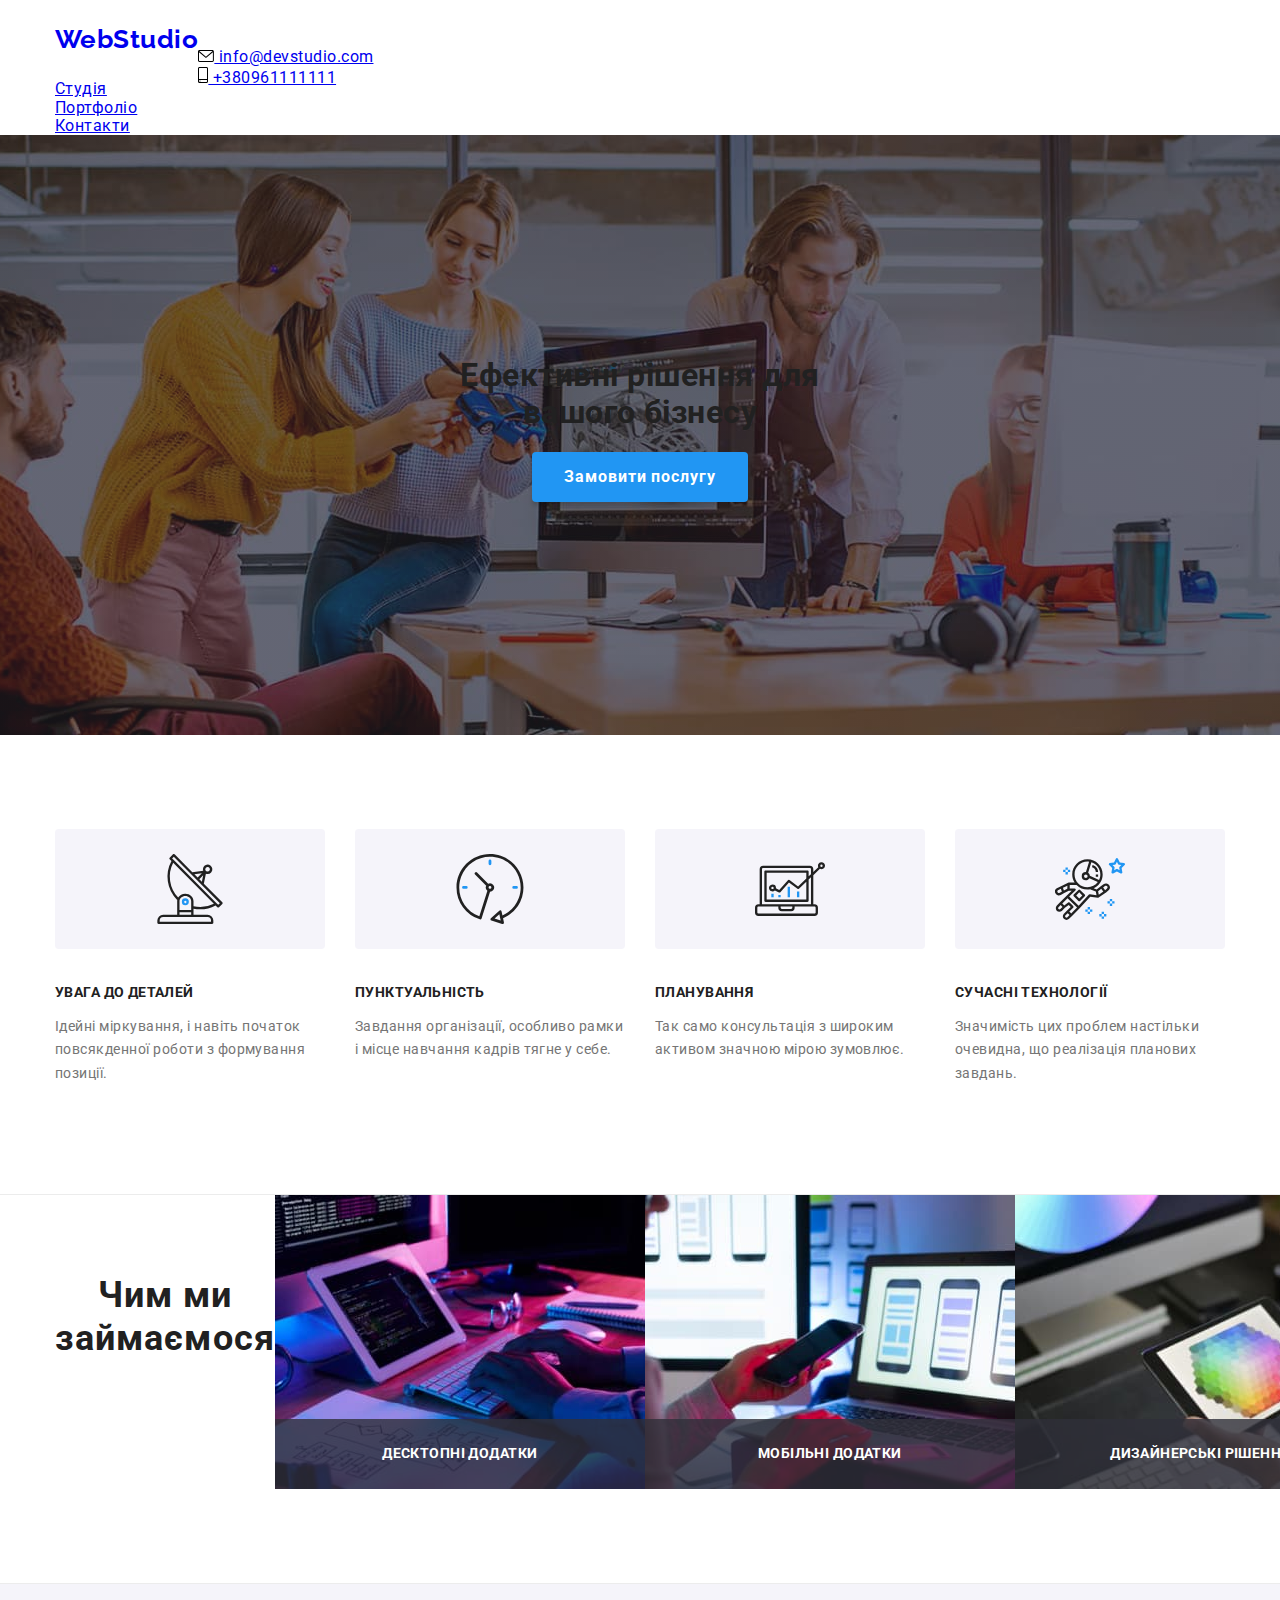
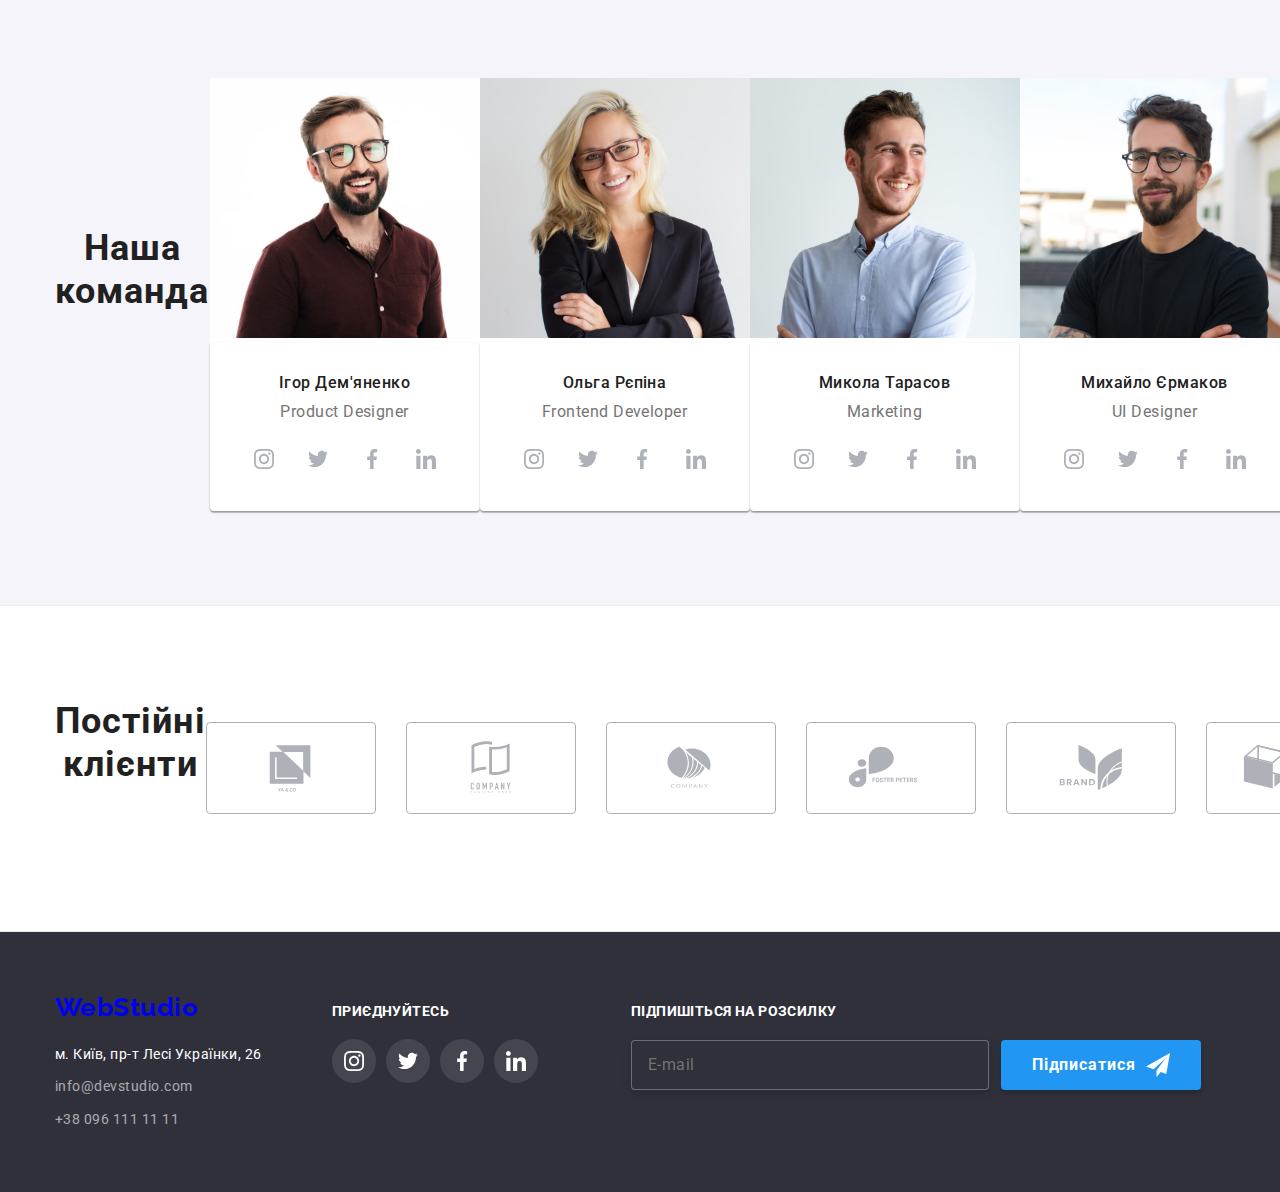
==== index.html @ 1a18582b "Резка в scss, меняет названия классов портфолио" ====
<!DOCTYPE html>
<html lang="en">
  <head>
    <meta charset="UTF-8" />
    <meta http-equiv="X-UA-Compatible" content="IE=edge" />
    <meta name="viewport" content="width=device-width, initial-scale=1.0" />
    <title>Головна</title>
    <link
      href="https://fonts.googleapis.com/css2?family=Raleway:wght@700&family=Roboto:wght@400;500;700;900&display=swap"
      rel="stylesheet"
    />
    <link
      rel="stylesheet"
      href="https://cdnjs.cloudflare.com/ajax/libs/modern-normalize/1.0.0/modern-normalize.min.css"
    />
    <link rel="stylesheet" href="./css/main.min.css" />
    <link rel="stylesheet" href="./css/styles.css" />
  </head>

  <body>
    <!--Site nav-->
    <header class="header">
      <div class="container main-nav">
        <nav class="nav">
          <a href="./index.html" class="logo">
            <span class="logo-first">Web</span><span class="logo-second">Studio</span>
          </a>
          <ul class="site-nav list">
            <li class="item"><a href="Студія" class="link current">Студія</a></li>
            <li class="item"><a href="./portfolio.html" class="link">Портфоліо</a></li>
            <li class="item"><a href="Контакти" class="link">Контакти</a></li>
          </ul>
        </nav>
        <ul class="auth-nav list">
          <li class="item">
            <a class="auth-svg" href="#" aria-label="envelope">
              <svg class="icon-envelope" width="16" height="12">
                <use href="./images/symbol-defs.svg#icon-envelope"></use>
              </svg>
              info@devstudio.com
            </a>
          </li>
          <li class="item">
            <a class="auth-svg" href="#" aria-label="smartphone">
              <svg class="icon-envelope" width="10" height="16">
                <use href="./images/symbol-defs.svg#icon-smartphone"></use>
              </svg>
              +380961111111
            </a>
          </li>
        </ul>
      </div>
    </header>

    <main>
      <section class="hero">
        <div class="overlay">
          <h1 class="hero-title">
            Ефективні рішення для <br />
            вашого бізнесу
          </h1>
          <button type="button" class="button primary" data-modal-open>Замовити послугу</button>
        </div>
      </section>

      <!--Features-->
      <section class="section features">
        <div class="container">
          <h2 class="title-none">Особливості</h2>
          <ul class="features list">
            <li class="feature first">
              <h3 class="title">УВАГА ДО ДЕТАЛЕЙ</h3>
              <p class="text">
                Ідейні міркування, і навіть початок повсякденної роботи з формування позиції.
              </p>
            </li>
            <li class="feature second">
              <h3 class="title">ПУНКТУАЛЬНІСТЬ</h3>
              <p class="text">
                Завдання організації, особливо рамки і місце навчання кадрів тягне у себе.
              </p>
            </li>
            <li class="feature third">
              <h3 class="title">ПЛАНУВАННЯ</h3>
              <p class="text">Так само консультація з широким активом значною мірою зумовлює.</p>
            </li>
            <li class="feature fouth">
              <h3 class="title">СУЧАСНІ ТЕХНОЛОГІЇ</h3>
              <p class="text">
                Значимість цих проблем настільки очевидна, що реалізація планових завдань.
              </p>
            </li>
          </ul>
        </div>
      </section>

      <!--Work-->
      <section class="section works">
        <div class="container">
          <h2 class="title">Чим ми займаємося</h2>
          <ul class="work list">
            <li class="item">
              <div class="thumb-work">
                <div class="thumb-img">
                  <img
                    src="./images/box1.jpg"
                    alt="Людина за комп'ютером"
                    width="370"
                    height="294"
                  />
                  <div class="thumb-card"><p class="thumb-text">Десктопні додатки</p></div>
                </div>
              </div>
            </li>

            <li class="item">
              <div class="thumb-work">
                <div class="thumb-img">
                  <img
                    src="./images/box2.jpg"
                    alt="Людина за комп'ютером"
                    width="370"
                    height="294"
                  />
                  <div class="thumb-card"><p class="thumb-text">Мобільні додатки</p></div>
                </div>
              </div>
            </li>

            <li class="item">
              <div class="thumb-work">
                <div class="thumb-img">
                  <img
                    src="./images/box3.jpg"
                    alt="Людина за комп'ютером"
                    width="370"
                    height="294"
                  />
                  <div class="thumb-card"><p class="thumb-text">Дизайнерські рішення</p></div>
                </div>
              </div>
            </li>
          </ul>
        </div>
      </section>

      <!--Command-->
      <section class="section command">
        <div class="container">
          <h2 class="title">Наша команда</h2>
          <ul class="command list">
            <li class="item">
              <img
                src="./images/productdesigner.jpg"
                alt="Product Designer"
                width="270"
                height="260"
              />
              <div class="command-name">
                <h3 class="title">Ігор Дем'яненко</h3>
                <p class="post">Product Designer</p>
                <ul class="vector list">
                  <li class="item">
                    <a class="link-svg" href="#" aria-label="instagram">
                      <svg class="icon" width="20" height="20">
                        <use href="./images/symbol-defs.svg#icon-instagram"></use>
                      </svg>
                    </a>
                  </li>
                  <li class="item">
                    <a class="link-svg" href="#" aria-label="twitter">
                      <svg class="icon" width="20" height="20">
                        <use href="./images/symbol-defs.svg#icon-twitter"></use>
                      </svg>
                    </a>
                  </li>
                  <li class="item">
                    <a class="link-svg" href="#" aria-label="facebook">
                      <svg class="icon" width="20" height="20">
                        <use href="./images/symbol-defs.svg#icon-facebook"></use>
                      </svg>
                    </a>
                  </li>
                  <li class="item">
                    <a class="link-svg" href="#" aria-label="linkedin">
                      <svg class="icon" width="20" height="20">
                        <use href="./images/symbol-defs.svg#icon-linkedin"></use>
                      </svg>
                    </a>
                  </li>
                </ul>
              </div>
            </li>
            <li class="item">
              <img
                src="./images/frontenddeveloper.jpg"
                alt="Frontend Developer"
                width="270"
                height="260"
              />
              <div class="command-name">
                <h3 class="title">Ольга Рєпіна</h3>
                <p class="post">Frontend Developer</p>
                <ul class="vector list">
                  <li class="item">
                    <a class="link-svg" href="#" aria-label="instagram">
                      <svg class="icon" width="20" height="20">
                        <use href="./images/symbol-defs.svg#icon-instagram"></use>
                      </svg>
                    </a>
                  </li>
                  <li class="item">
                    <a class="link-svg" href="#" aria-label="twitter">
                      <svg class="icon" width="20" height="20">
                        <use href="./images/symbol-defs.svg#icon-twitter"></use>
                      </svg>
                    </a>
                  </li>
                  <li class="item">
                    <a class="link-svg" href="#" aria-label="facebook">
                      <svg class="icon" width="20" height="20">
                        <use href="./images/symbol-defs.svg#icon-facebook"></use>
                      </svg>
                    </a>
                  </li>
                  <li class="item">
                    <a class="link-svg" href="#" aria-label="linkedin">
                      <svg class="icon" width="20" height="20">
                        <use href="./images/symbol-defs.svg#icon-linkedin"></use>
                      </svg>
                    </a>
                  </li>
                </ul>
              </div>
            </li>
            <li class="item">
              <img src="./images/marketing.jpg" alt="Marketing" width="270" height="260" />
              <div class="command-name">
                <h3 class="title">Микола Тарасов</h3>
                <p class="post">Marketing</p>
                <ul class="vector list">
                  <li class="item">
                    <a class="link-svg" href="#" aria-label="instagram">
                      <svg class="icon" width="20" height="20">
                        <use href="./images/symbol-defs.svg#icon-instagram"></use>
                      </svg>
                    </a>
                  </li>
                  <li class="item">
                    <a class="link-svg" href="#" aria-label="twitter">
                      <svg class="icon" width="20" height="20">
                        <use href="./images/symbol-defs.svg#icon-twitter"></use>
                      </svg>
                    </a>
                  </li>
                  <li class="item">
                    <a class="link-svg" href="#" aria-label="facebook">
                      <svg class="icon" width="20" height="20">
                        <use href="./images/symbol-defs.svg#icon-facebook"></use>
                      </svg>
                    </a>
                  </li>
                  <li class="item">
                    <a class="link-svg" href="#" aria-label="linkedin">
                      <svg class="icon" width="20" height="20">
                        <use href="./images/symbol-defs.svg#icon-linkedin"></use>
                      </svg>
                    </a>
                  </li>
                </ul>
              </div>
            </li>
            <li class="item">
              <img src="./images/uidesigner.jpg" alt="UI Designer" width="270" height="260" />
              <div class="command-name">
                <h3 class="title">Михайло Єрмаков</h3>
                <p class="post">UI Designer</p>
                <ul class="vector list">
                  <li class="item">
                    <a class="link-svg" href="#" aria-label="instagram">
                      <svg class="icon" width="20" height="20">
                        <use href="./images/symbol-defs.svg#icon-instagram"></use>
                      </svg>
                    </a>
                  </li>
                  <li class="item">
                    <a class="link-svg" href="#" aria-label="twitter">
                      <svg class="icon" width="20" height="20">
                        <use href="./images/symbol-defs.svg#icon-twitter"></use>
                      </svg>
                    </a>
                  </li>
                  <li class="item">
                    <a class="link-svg" href="#" aria-label="facebook">
                      <svg class="icon" width="20" height="20">
                        <use href="./images/symbol-defs.svg#icon-facebook"></use>
                      </svg>
                    </a>
                  </li>
                  <li class="item">
                    <a class="link-svg" href="#" aria-label="linkedin">
                      <svg class="icon" width="20" height="20">
                        <use href="./images/symbol-defs.svg#icon-linkedin"></use>
                      </svg>
                    </a>
                  </li>
                </ul>
              </div>
            </li>
          </ul>
        </div>
      </section>

      <!-- Regular client -->
      <section class="section regularclient">
        <div class="container">
          <h2 class="title">Постійні клієнти</h2>
          <ul class="clients list">
            <li class="item">
              <a class="clients-svg" href="#" aria-label="yako">
                <svg class="clients-icon" width="106" height="60">
                  <use href="./images/symbol-defs.svg#icon-yako"></use>
                </svg>
              </a>
            </li>
            <li class="item">
              <a class="clients-svg" href="#" aria-label="tagline">
                <svg class="clients-icon" width="106" height="60">
                  <use href="./images/symbol-defs.svg#icon-tagline"></use>
                </svg>
              </a>
            </li>
            <li class="item">
              <a class="clients-svg" href="#" aria-label="company">
                <svg class="clients-icon" width="106" height="60">
                  <use href="./images/symbol-defs.svg#icon-company"></use>
                </svg>
              </a>
            </li>
            <li class="item">
              <a class="clients-svg" href="#" aria-label="foster">
                <svg class="clients-icon" width="106" height="60">
                  <use href="./images/symbol-defs.svg#icon-foster"></use>
                </svg>
              </a>
            </li>
            <li class="item">
              <a class="clients-svg" href="#" aria-label="brand">
                <svg class="clients-icon" width="106" height="60">
                  <use href="./images/symbol-defs.svg#icon-brand"></use>
                </svg>
              </a>
            </li>
            <li class="item">
              <a class="clients-svg" href="#" aria-label="tag">
                <svg class="clients-icon" width="106" height="60">
                  <use href="./images/symbol-defs.svg#icon-tag"></use>
                </svg>
              </a>
            </li>
          </ul>
        </div>
      </section>
    </main>

    <!--Footer-->
    <footer>
      <div class="footer">
        <div class="container social">
          <div>
            <a href="./index.html" class="logo">
              <span class="logo-first">Web</span><span class="logo-third">Studio</span>
            </a>
            <!--Contacts-->
            <address class="contacts">
              <ul class="contacts list">
                <li class="item">
                  <a
                    href="https://goo.gl/maps/4yeFiKxMRU1gBtnu8"
                    target="_blank"
                    rel="noopener noreferrer"
                    class="address list"
                    >м. Київ, пр-т Лесі Українки, 26</a
                  >
                </li>
                <li class="item email"><a href="" class="connect">info@devstudio.com</a></li>
                <li class="item phone"><a href="" class="connect">+38 096 111 11 11</a></li>
              </ul>
            </address>
          </div>

          <div class="vector">
            <h2 class="title">приєднуйтесь</h2>
            <ul class="vector list">
              <li class="item">
                <a class="link-svg" href="#" aria-label="instagram">
                  <svg class="icon" width="20" height="20">
                    <use href="./images/symbol-defs.svg#icon-instagram"></use>
                  </svg>
                </a>
              </li>
              <li class="item">
                <a class="link-svg" href="#" aria-label="twitter">
                  <svg class="icon" width="20" height="20">
                    <use href="./images/symbol-defs.svg#icon-twitter"></use>
                  </svg>
                </a>
              </li>
              <li class="item">
                <a class="link-svg" href="#" aria-label="facebook">
                  <svg class="icon" width="20" height="20">
                    <use href="./images/symbol-defs.svg#icon-facebook"></use>
                  </svg>
                </a>
              </li>
              <li class="item">
                <a class="link-svg" href="#" aria-label="linkedin">
                  <svg class="icon" width="20" height="20">
                    <use href="./images/symbol-defs.svg#icon-linkedin"></use>
                  </svg>
                </a>
              </li>
            </ul>
          </div>

          <div>
            <form class="submit-form">
              <div class="submit-field">
                <label for="email">Підпишіться на розсилку</label>
                <div class="submit">
                  <input type="email" name="email" id="email" placeholder="E-mail" />
                  <button class="submit-button" type="submit">
                    Підписатися
                    <svg class="submit-svg" width="24" height="24">
                      <use href="./images/button_send/symbol-defs.svg#icon-icon-send-2-1"></use>
                    </svg>
                  </button>
                </div>
              </div>
            </form>
          </div>
        </div>
      </div>
    </footer>

    <div class="backdrop is-hidden" data-modal>
      <div class="modal">
        <button class="button-modal-close" type="button" data-modal-close>
          <svg class="close-svg" width="18" height="18">
            <use href="./images/modalclose/symbol-defs.svg#icon-close-black-18dp-2-1-1"></use>
          </svg>
        </button>

        <form>
          <h2 class="form-title">Залиште свої дані, ми вам передзвонимо</h2>
          <div></div>
          <div class="form-field">
            <label for="name" class="form-label">Ім'я</label>
            <div class="case">
              <input type="text" name="name" id="name" class="form-input" autocomplete="off" />
              <svg class="form-icon first" width="18" height="18">
                <use href="./images/person/symbol-defs.svg#icon-person-black-18dp-1-1"></use>
              </svg>
            </div>
            <span class="cursor" heigt="16"></span>
          </div>
          <div class="form-field">
            <label for="phone" class="form-label">Телефон</label>
            <div class="case">
              <input type="tel" name="phone" id="phone" class="form-input" autocomplete="off" />
              <svg class="form-icon second" width="18" height="18">
                <use href="./images/phone/symbol-defs.svg#icon-phone-black-18dp-1-1"></use>
              </svg>
            </div>
          </div>
          <div class="form-field">
            <label for="mail" class="form-label">Пошта</label>
            <div class="case">
              <input type="email" name="mail" id="mail" class="form-input" autocomplete="off" />
              <svg class="form-icon third" width="18" height="18">
                <use href="./images/email-form/symbol-defs.svg#icon-email-black-18dp-1-1"></use>
              </svg>
            </div>
          </div>
          <div class="form-field">
            <label for="feedback" class="form-label">Коментар</label
            ><textarea
              class="form-textarea"
              name="feedback"
              id="feedback"
              placeholder="Введіть текст"
            ></textarea>
          </div>

          <div class="form-fields checkbox">
            <input
              type="checkbox"
              name="contract"
              value="reading"
              id="contract"
              class="form-input checkbox"
            />

            <label class="form-label text" for="contract">
              <svg class="icon-checkbox" width="16" height="15">
                <use href="./images/check/symbol-defs.svg#icon-Vector-1"></use>
              </svg>
              <span>Погоджуюся з розсилкою та приймаю</span>
              <a href="" class="form-link">&nbsp;Умови договору</a>
            </label>
          </div>
          <button type="submit" class="form-button">Відправити</button>
        </form>
      </div>
    </div>

    <script src="./js/modal.js"></script>
  </body>
</html>
---- css/main.min.css ----
:root{--primary-text-color: rgba(33, 33, 33, 1);--secondary-text-color: rgba(117, 117, 117, 1);--tertiary-text-color: rgba(255, 255, 255, 0.6);--accent-color: rgba(33, 150, 243, 1);--logo-first-color: rgba(0, 0, 0, 1);--button-text-color: rgba(255, 255, 255, 1);--bcg-button-color: rgba(245, 244, 250, 1);--bcg-hero-color: rgba(47, 48, 58, 1);--color-border-projects: rgba(238, 238, 238, 1);--color-border-header: rgba(236, 236, 236, 1);--color-icon: rgba(175, 177, 184, 1);--gradient-hero: rgba(47, 48, 58, 0.4);--color-thumb-text: rgba(47, 48, 58, 0.8);--form-field-input: rgba(33, 33, 33, 0.2);--form-button-bcg-hover: rgba(24, 140, 232, 1)}:root{--timing-function: cubic-bezier(0.4, 0, 0.2, 1)}body{background-color:var(--button-text-color);color:var(--primary-text-color);font-family:"Roboto",sans-serif;font-weight:400;font-style:normal;letter-spacing:.03em}.list{padding:0;margin:0;list-style:none}.container{width:1200px;margin-left:auto;margin-right:auto;padding-right:15px;padding-left:15px}.section .title{margin:0;color:var(--primary-text-color);font-weight:700;font-size:36px;line-height:1.2;text-align:center;letter-spacing:.03em}.section .title-none{display:none}.section h2.title{margin-bottom:50px}.container{display:flex;align-items:center}.section{display:flex;border-bottom-width:1px;border-bottom-style:solid;border-bottom-color:var(--color-border-header)}.header__navigation{display:flex;align-items:center}.site-menu__list{display:flex;position:relative;padding-top:32px;padding-bottom:32px;margin-left:93px}.site-menu__list .site-menu__item+.site-menu__item{margin-left:50px}.site-menu__link{color:var(--primary-text-color);font-weight:500;font-size:14px;line-height:1.2;letter-spacing:.02em;text-decoration:none;transition:color 250ms var(--timing-function)}.site-menu__link:hover,.site-menu__link:focus{color:var(--accent-color)}.site-menu__link--current{position:relative}.site-menu__link--current::after{content:"";position:absolute;left:0;top:63px;bottom:0;width:100%;height:4px;background-color:var(--accent-color);-webkit-text-decoration:dashed;text-decoration:dashed;border-radius:2px;opacity:1}.contact__list{display:flex;margin-left:auto}.contact__list .contact__item+.contact__item{margin-left:30px}.contact__link{display:inline-flex;align-items:center;padding-top:32px;padding-bottom:32px;color:var(--secondary-text-color);font-weight:500;font-size:14px;line-height:1.2;letter-spacing:.02em;text-decoration:none;transition:color 250ms var(--timing-function)}.contact__link:hover,.contact__link:focus{color:var(--accent-color)}.contact__link .contact__icon{fill:currentColor;margin-right:10px}.overlay{max-width:1600px;height:600px;margin-right:auto;margin-left:auto;padding-top:200px;padding-bottom:200px;outline:1px solid var(--overlay);background-image:linear-gradient(var(--gradient-hero), var(--gradient-hero)),url("../images/hero.jpg");background-color:var(--bcg-hero-color);background-repeat:no-repeat;background-position:center;background-size:cover;text-align:center}.hero{text-align:center}.hero__title{margin-top:0;margin-bottom:30px;color:var(--button-text-color);font-weight:900;font-size:44px;line-height:1.36;letter-spacing:.06em;text-transform:uppercase}.features{display:flex}.features .feature+.feature{margin-left:30px}.section.features{padding-bottom:94px;padding-top:94px}.features .title{margin-top:30px;margin-bottom:10px;color:var(--primary-text-color);font-weight:700;font-size:14px;line-height:1.2;text-transform:uppercase;text-align:left}.features .text{color:var(--secondary-text-color);font-size:14px;line-height:1.71}.feature::before{display:inline-block;content:"";width:270px;height:120px;border-radius:4px;background-color:var(--bcg-button-color);background-repeat:no-repeat;background-position:center}.feature.first::before{background-image:url(../images/antenna.svg)}.feature.second::before{background-image:url(../images/clock.svg)}.feature.third::before{background-image:url(../images/diagram.svg)}.feature.fouth::before{background-image:url(../images/astronaut.svg)}.section.works{padding-bottom:94px}.work{display:flex;justify-content:space-between;max-height:294px}.work .item{display:block;position:relative;overflow:hidden}.thumb-text{margin:0;padding-top:27px;padding-bottom:27px}.thumb-img>.thumb-card{display:flex;content:"";position:absolute;width:370px;height:70px;bottom:0;justify-content:center;color:var(--button-text-color);background-color:var(--color-thumb-text);font-weight:700;font-size:14px;line-height:1.14;text-align:center;letter-spacing:.03em;text-transform:uppercase}.command.list{display:flex;justify-content:space-between}.command.list .item{background-color:var(--button-text-color)}.section.command{padding-top:94px;padding-bottom:94px;background-color:var(--bcg-button-color)}.command.list .title{margin-bottom:10px;color:var(--primary-text-color);font-weight:500;font-size:16px;line-height:1.2;text-align:center}.command.list .post{margin-top:0;margin-bottom:0;color:var(--secondary-text-color);font-size:16px;line-height:1.2;text-align:center}.command-name{padding-top:30px;padding-bottom:30px;box-shadow:0px 1px 3px rgba(0,0,0,.12),0px 1px 1px rgba(0,0,0,.14),0px 2px 1px rgba(0,0,0,.2);border-radius:0px 0px 4px 4px}.command-name .vector.list{display:flex;justify-content:center;margin-top:16px}.command-name.list .item{margin-right:10px}.command-name.list .item:last-child{margin-right:0}.command-name .link-svg{display:flex;width:44px;height:44px;justify-content:center;align-items:center;color:var(--color-icon);transition:color 250ms var(--timing-function),background-color 250ms var(--timing-function)}.command-name .link-svg:hover,.command-name .link-svg:focus{color:var(--button-text-color);background-color:var(--accent-color)}.command-name .icon{fill:currentColor}.section.regularclient{padding-top:94px;padding-bottom:94px}.clients.list{display:flex;justify-content:space-between}ul.clients .item{margin-right:30px;border-radius:1px}ul.clients .item:last-child{margin-right:0}.clients-svg{display:flex;width:170px;height:92px;justify-content:center;align-items:center;color:var(--color-icon);border:1px solid var(--color-icon);border-radius:4px;transition:color 250ms var(--timing-function),border 250ms var(--timing-function)}.clients-svg:hover,.clients-svg:focus{color:var(--accent-color);border:1px solid var(--accent-color)}.clients-icon{fill:currentColor}.footer{display:flex;padding-top:60px;padding-bottom:60px;background-color:var(--bcg-hero-color)}.footer .address{color:var(--button-text-color);font-style:normal;font-size:14px;line-height:1.7;text-decoration:none;transition:color 250ms var(--timing-function)}.footer .address:hover,.footer .address:hover{color:var(--accent-color)}.footer .connect{color:var(--tertiary-text-color);font-style:normal;font-size:14px;line-height:1.7;text-decoration:none;transition:color 250ms var(--timing-function)}.footer .connect:hover,.footer .connect:focus{color:var(--accent-color)}.footer .logo{padding-top:0;padding-bottom:0;margin-bottom:20px}.contacts .item{margin-top:9px}.projects .title{color:var(--primary-text-color);font-weight:700;font-size:18px;line-height:2;letter-spacing:.06em;text-align:left}.projects h2.title{margin-bottom:4px}.projects .text{margin-top:0;margin-bottom:0;color:var(--secondary-text-color);font-size:16px;line-height:1.9;text-align:left}.section ul.button.list{padding:0;margin-bottom:50px;padding-top:0;padding-bottom:0}ul.projects.list{display:flex;flex-wrap:wrap}.projects.item{display:block;position:relative;width:370px;margin-right:30px;margin-bottom:30px;border:1px solid var(--color-border-projects);overflow:hidden;transition:box-shadow 250ms var(--timing-function),border 250ms var(--timing-function)}.projects.item:hover{box-shadow:0px 1px 1px rgba(0,0,0,.12),0px 4px 4px rgba(0,0,0,.06),1px 4px 6px rgba(0,0,0,.16);border:1px solid var(--color-border-projects)}.projects.item:nth-child(3n){margin-right:0}.projects.item:nth-last-child(-n+3){margin-bottom:0}.section.portfolio-collection{padding-top:94px;padding-bottom:94px}.collection-name{padding:20px 24px}.box{display:block;content:"";position:relative;width:370px;height:294px;margin-left:auto;margin-right:auto;overflow:hidden}.projects.item:hover .projects-overlay{transform:translateY(0)}.projects-overlay{position:absolute;top:0;left:0;width:370px;height:294px;background-color:rgba(33,150,243,.9);transform:translateY(100%);transition:transform 250ms var(--timing-function)}.projects-overlay>p{padding:63px 24px;color:var(--button-text-color);font-weight:400;font-size:18px;line-height:1.55;letter-spacing:.03em}.logo{display:block;padding-top:24px;padding-bottom:25px;font-family:"Raleway",sans-serif;font-weight:700;font-size:26px;line-height:1.2;text-decoration:none}.logo__first{color:var(--accent-color)}.logo__second{color:var(--logo-first-color)}.logo__third{color:var(--button-text-color)}.button.primary{border-radius:4px;border:rgba(0,0,0,0);padding:10px 32px;min-width:216px;background-color:var(--accent-color);box-shadow:0px 4px 4px rgba(0,0,0,.15);color:var(--button-text-color);font-family:inherit;font-weight:700;font-size:16px;line-height:1.88;letter-spacing:.06em;text-align:center;align-items:center}.portfolio-menu__list{display:flex;justify-content:center}.portfolio-menu__list .portfolio-menu__button+.portfolio-menu__button{margin-left:8px}.portfolio__button{display:inline-block;border-radius:4px;border:rgba(0,0,0,0);padding:6px 22px;min-width:73px;background-color:var(--bcg-button-color);color:var(--primary-text-color);box-shadow:none;border-radius:4px;font-family:inherit;font-weight:500;font-size:16px;line-height:1.6;text-align:center;transition:background-color 250ms var(--timing-function),color 250ms var(--timing-function),box-shadow 250ms var(--timing-function)}.portfolio__button:hover,.portfolio__button:focus{background-color:var(--accent-color);color:var(--button-text-color);box-shadow:0px 3px 1px rgba(0,0,0,.1),0px 1px 2px rgba(0,0,0,.08),0px 2px 2px rgba(0,0,0,.12)}.submit-button{display:flex;justify-content:center;align-items:center;min-width:200px;height:50px;margin-left:12px;padding:0;font-weight:700;font-size:16px;line-height:1.9;text-align:center;letter-spacing:.06em;color:var(--button-text-color);background-color:var(--accent-color);box-shadow:0px 4px 4px rgba(0,0,0,.15);border:var(--accent-color);border-radius:4px}.form-button{display:flex;content:"";justify-content:center;align-items:center;width:200px;height:50px;padding:10px 52px;margin:auto;margin-top:30px;font-weight:700;font-size:16px;line-height:1.87;text-align:center;letter-spacing:.06em;color:var(--button-text-color);background:var(--accent-color);box-shadow:0px 4px 4px rgba(0,0,0,.15);border:var(--accent-color);border-radius:4px;transition:background-color 250ms var(--timing-function),box-shadow 250ms var(--timing-function),cursor 250ms var(--timing-function)}.form-button:hover,.form-button:focus{background-color:var(--form-button-bcg-hover);box-shadow:0px 4px 4px rgba(0,0,0,.15);cursor:pointer}.container.social{display:flex;align-items:baseline}div.vector{margin-left:70px}.vector .title{margin-bottom:20px;color:var(--button-text-color);font-weight:700;font-size:14px;line-height:1.14;letter-spacing:.03em;text-transform:uppercase}.vector .list{display:flex}.vector.list .item{margin-right:10px}.vector.list .item:last-child{margin-right:0}.link-svg{display:flex;justify-content:center;align-items:center;width:44px;height:44px;border-radius:50%;fill:var(--button-text-color);background:rgba(255,255,255,.1);transition:background-color 250ms var(--timing-function)}.link-svg:hover,.link-svg:focus{background-color:var(--accent-color)}.container .submit-form{display:block}.submit-field>label{min-width:207px;font-weight:700;font-size:14px;line-height:1.14;letter-spacing:.03em;text-transform:uppercase;color:var(--button-text-color)}.submit-field{position:relative;margin-left:93px}.submit{display:flex;margin-top:20px}.submit>input{display:flex;align-items:center;min-width:358px;height:50px;padding:0;padding-left:16px;font-weight:400;font-size:16px;line-height:1.25;letter-spacing:.03em;color:var(--tertiary-text-color);background-color:var(--bcg-hero-color);border:1px solid rgba(255,255,255,.3);filter:drop-shadow(0px 4px 4px rgba(0, 0, 0, 0.15));border-radius:4px}.submit-svg{width:24px;height:24px;padding:0;margin-left:10px;fill:currentColor}.backdrop{position:fixed;top:0;left:0;width:100%;height:100%;background-color:rgba(0,0,0,.2);opacity:1;visibility:visible;transition:opacity 250ms var(--timing-function),visibility 250ms var(--timing-function)}.modal{position:absolute;left:50%;top:50%;transform:translate(-50%, -50%) scale(1);min-width:528px;min-height:581px;background:var(--button-text-color);box-shadow:0px 1px 3px rgba(0,0,0,.12),0px 1px 1px rgba(0,0,0,.14),0px 2px 1px rgba(0,0,0,.2);border-radius:4px;transition:transform 250ms var(--timing-function)}.backdrop.is-hidden{visibility:hidden;opacity:0;pointer-events:none}.backdrop.is-hidden .modal{transform:translate(-50%, -50%) scale(0.6)}.button-modal-close{display:flex;position:absolute;content:"";justify-content:center;align-items:center;top:8px;right:8px;width:30px;height:30px;background:var(--button-text-color);border:1px solid rgba(0,0,0,.1);border-radius:50%;transition:cursor 250ms var(--timing-function)}.button-modal-close:hover{cursor:pointer}.close-svg{width:18px;height:18px;transition:fill 250ms var(--timing-function)}.close-svg:hover{fill:var(--accent-color)}.form-title{margin-top:40px;margin-bottom:12px;font-weight:700;font-size:20px;line-height:1.15;text-align:center;letter-spacing:.03em;color:var(--primary-text-color)}.form-field{display:flex;flex-direction:column;margin-bottom:10px;margin-right:40px;margin-left:40px}.form-label{position:relative;margin-bottom:4px;font-weight:400;font-size:12px;line-height:1.17;letter-spacing:.01em;text-align:left;color:var(--secondary-text-color)}.form-icon.first{position:absolute;width:18px;height:18px;top:50%;left:15px;transform:translateY(-60%);transition:fill 250ms var(--timing-function)}.form-icon.second{position:absolute;width:18px;height:18px;top:50%;left:15px;transform:translateY(-60%);transition:fill 250ms var(--timing-function)}.form-icon.third{position:absolute;width:18px;height:18px;top:50%;left:15px;transform:translateY(-60%);transition:fill 250ms var(--timing-function)}.form-input:hover~.form-icon,.form-input:focus~.form-icon{fill:var(--accent-color)}.form-input{margin:0;padding:0;padding-left:42px;width:448px;height:40px;border:1px solid var(--form-field-input);border-radius:4px;transition:border 250ms var(--timing-function),cursor 250ms var(--timing-function)}.form-input:hover,.form-input:focus{border:1px solid var(--accent-color);cursor:pointer}.case{position:relative;margin:0;padding:0}.form-field #feedback.form-textarea::-moz-placeholder{font-weight:400;font-size:12px;line-height:1.17;letter-spacing:.01em;color:rgba(117,117,117,.5)}.form-field #feedback.form-textarea:-ms-input-placeholder{font-weight:400;font-size:12px;line-height:1.17;letter-spacing:.01em;color:rgba(117,117,117,.5)}.form-field #feedback.form-textarea::placeholder{font-weight:400;font-size:12px;line-height:1.17;letter-spacing:.01em;color:rgba(117,117,117,.5)}.form-textarea{width:448px;height:120px;padding:12px 16px;resize:none;border:1px solid var(--form-field-input);border-radius:4px;transition:border 250ms var(--timing-function),cursor 250ms var(--timing-function)}.form-textarea:hover,.form-textarea:focus{border:1px solid var(--accent-color);cursor:pointer}.form-input.checkbox{position:absolute;width:1px;height:1px;margin:-1px;padding:0;bottom:0;clip:rect(0 0 0 0);overflow:hidden}.icon-checkbox{margin-right:7px;border:2px solid var(--primary-text-color);fill:rgba(0,0,0,0)}.form-input.checkbox:checked+.form-label.text .icon-checkbox{background-color:var(--accent-color);border:none;fill:var(---text-color);border:1px solid var(--accent-color);cursor:pointer}.form-label.text{display:flex;content:"";justify-content:center;align-items:center;margin:0;padding:0;font-weight:400;font-size:14px;line-height:1.71;letter-spacing:.03em;color:var(--secondary-text-color)}.form-label .form-link{margin:0;color:var(--accent-color);text-decoration:none}.form-fields.checkbox{display:flex;content:"";align-items:center;justify-content:center}/*# sourceMappingURL=main.min.css.map */
---- css/styles.css ----
/* цвет основного теста rgba(33, 33, 33, 1) */
/* вторичный цвет теста rgba(117, 117, 117, 1) */
/* третичный цвет теста rgba(255, 255, 255, 0.6) */
/* цвет лого черный rgba(0, 0, 0, 1) */
/* цвет лого синий, bcg Button, hover rgba(33, 150, 243, 1) */
/* цвет основного фона, color hero, color Button rgba(255, 255, 255, 1) */
/* вторичный цвет фона, bcg Button secondary rgba(245, 244, 250, 1) */
/* третичный цвет фона footer, фона hero rgba(47, 48, 58, 1) */
/* color-border-projects: rgba(238, 238, 238, 1) */
/* color-border-header: rgba(236, 236, 236, 1) */
/* color-icon: rgba(175, 177, 184, 1) */
/* gradient-hero: rgba(47, 48, 58, 0.4) */
/* color-thumb-text: rgba(47, 48, 58, 0.8); */
/* form-field-input rgba(33, 33, 33, 0.2); */
/* form-button-bcg-hover: rgba(24, 140, 232, 1); */

/* :root {
  --primary-text-color: rgba(33, 33, 33, 1);
  --secondary-text-color: rgba(117, 117, 117, 1);
  --tertiary-text-color: rgba(255, 255, 255, 0.6);
  --accent-color: rgba(33, 150, 243, 1);
  --logo-first-color: rgba(0, 0, 0, 1);
  --button-text-color: rgba(255, 255, 255, 1);
  --bcg-button-color: rgba(245, 244, 250, 1);
  --bcg-hero-color: rgba(47, 48, 58, 1);
  --color-border-projects: rgba(238, 238, 238, 1);
  --color-border-header: rgba(236, 236, 236, 1);
  --color-icon: rgba(175, 177, 184, 1);
  --gradient-hero: rgba(47, 48, 58, 0.4);
  --color-thumb-text: rgba(47, 48, 58, 0.8);
  --form-field-input: rgba(33, 33, 33, 0.2);
  --form-button-bcg-hover: rgba(24, 140, 232, 1);
}

:root {
  --timing-function: cubic-bezier(0.4, 0, 0.2, 1);
} */
/* 
body {
  background-color: var(--button-text-color);
  color: var(--primary-text-color);
  font-family: 'Roboto', sans-serif;
  font-weight: 400;
  font-style: normal;
  letter-spacing: 0.03em;
}

.list {
  padding: 0;
  margin: 0;
  list-style: none;
} */

/* Site nav */
/* .main-nav {
  display: flex;
  align-items: center;
}

.section.site-nav {
  border-bottom-width: 1px;
  border-bottom-style: solid;
  border-bottom-color: var(--color-border-header);
}

.nav {
  display: flex;
  align-items: center;
}

.logo {
  display: block;
  padding-top: 24px;
  padding-bottom: 25px;

  font-family: 'Raleway', sans-serif;
  font-weight: 700;
  font-size: 26px;
  line-height: 1.2;
  text-decoration: none;
}

.logo-first {
  color: var(--accent-color);
}

.logo-second {
  color: var(--logo-first-color);
}

.logo-third {
  color: var(--button-text-color);
}

.site-nav {
  display: flex;
  margin-left: 93px;
}

.site-nav .item+.item {
  margin-left: 50px;
}

.site-nav .link {
  display: block;
  position: relative;
  padding-top: 32px;
  padding-bottom: 32px;

  color: var(--primary-text-color);

  font-weight: 500;
  font-size: 14px;
  line-height: 1.2;
  letter-spacing: 0.02em;
  text-decoration: none;
  transition: color 250ms var(--timing-function);
}

.site-nav .link:hover,
.site-nav .link:focus {
  color: var(--accent-color);
}

.site-nav .link.current {
  color: var(--accent-color);
}

.site-nav .link.current::after {
  content: '';

  position: absolute;
  left: 0;
  bottom: 0;
  display: block;
  width: 100%;
  height: 4px;
  background-color: var(--accent-color);
  border-radius: 2px;

  opacity: 1;
}

.auth-nav {
  display: flex;
  margin-left: auto;
}

.auth-nav .item+.item {
  margin-left: 30px;
}

a.auth-svg {
  display: inline-flex;
  align-items: center;
  padding-top: 32px;
  padding-bottom: 32px;

  color: var(--secondary-text-color);

  font-weight: 500;
  font-size: 14px;
  line-height: 1.2;
  letter-spacing: 0.02em;
  text-decoration: none;

  transition: color 250ms var(--timing-function);
}

.auth-svg:hover,
.auth-svg:focus {
  color: var(--accent-color);
}

.page-header {
  background-color: var(--button-text-color);
}

.auth-svg {
  color: var(--secondary-text-color);
}

.icon-envelope {
  fill: currentColor;
  margin-right: 10px;
} */

/* Hero

.overlay {
  max-width: 1600px;
  height: 600px;
  margin-right: auto;
  margin-left: auto;
  padding-top: 200px;
  padding-bottom: 200px;

  outline: 1px solid var(--overlay);

  background-image: linear-gradient(var(--gradient-hero), var(--gradient-hero)), url("../images/hero.jpg");
  background-color: var(--bcg-hero-color);
  background-repeat: no-repeat;
  background-position: center;
  background-size: cover;

  text-align: center;
}

.hero {
  text-align: center;
}

.hero-title {
  margin-top: 0;
  margin-bottom: 30px;

  color: var(--button-text-color);

  font-weight: 900;
  font-size: 44px;
  line-height: 1.36;

  letter-spacing: 0.06em;
  text-transform: uppercase;
}

Button-Hero

.button.primary {
  border-radius: 4px;
  border: transparent;
  padding: 10px 32px;
  min-width: 216px;

  background-color: var(--accent-color);
  box-shadow: 0px 4px 4px rgba(0, 0, 0, 0.15);
  color: var(--button-text-color);

  font-family: inherit;
  font-weight: 700;
  font-size: 16px;
  line-height: 1.88;
  letter-spacing: 0.06em;
  text-align: center;
  align-items: center;
} 

.container {
  width: 1200px;
  margin-left: auto;
  margin-right: auto;
  padding-right: 15px;
  padding-left: 15px;
}

/* Button-Portfolio */

/* .section .button {
  background-color: var(--button-text-color);
}

ul.button.list {
  display: flex;
  justify-content: center;
}

.button.list .item+.item {
  margin-left: 8px;
}

.button.secondary {
  display: inline-block;
  border-radius: 4px;
  border: transparent;
  padding: 6px 22px;
  min-width: 73px;

  background-color: var(--bcg-button-color);
  color: var(--primary-text-color);
  box-shadow: none;
  border-radius: 4px;

  font-family: inherit;
  font-weight: 500;
  font-size: 16px;
  line-height: 1.6;
  text-align: center;

  transition: background-color 250ms var(--timing-function), color 250ms var(--timing-function), box-shadow 250ms var(--timing-function);
}

.button .button.secondary:hover,
.button .button.secondary:focus {
  background-color: var(--accent-color);
  color: var(--button-text-color);
  box-shadow: 0px 3px 1px rgba(0, 0, 0, 0.1), 0px 1px 2px rgba(0, 0, 0, 0.08),
    0px 2px 2px rgba(0, 0, 0, 0.12);
  
} */

/* Section */

/* .section .title {
  margin: 0;
  color: var(--primary-text-color);
  font-weight: 700;
  font-size: 36px;
  line-height: 1.2;
  text-align: center;
  letter-spacing: 0.03em;
}

.section .title-none {
  display: none;
}

.section h2.title {
  margin-bottom: 50px;
} */

/* Features
.features {
  display: flex;
}

.features .feature+.feature {
  margin-left: 30px;
}

.section.features {
  padding-bottom: 94px;
  padding-top: 94px;
}

.features .title {
  margin-top: 30px;
  margin-bottom: 10px;
  color: var(--primary-text-color);
  font-weight: 700;
  font-size: 14px;
  line-height: 1.2;
  text-transform: uppercase;
  text-align: left;
}

.features .text {
  color: var(--secondary-text-color);
  font-size: 14px;
  line-height: 1.71;
}

.feature::before {
  display: inline-block;
  content: '';
  width: 270px;
  height: 120px;
  border-radius: 4px;
  background-color: var(--bcg-button-color);
  background-repeat: no-repeat;
  background-position: center;
}

.feature.first::before {
  background-image: url(../images/antenna.svg);
}

.feature.second::before {
  background-image: url(../images/clock.svg);
}

.feature.third::before {
  background-image: url(../images/diagram.svg);
}

.feature.fouth::before {
  background-image: url(../images/astronaut.svg);
} */

/* Work */

  /* .section.works {
   padding-bottom: 94px;
  } 

  .work {
  display: flex;
  justify-content: space-between;
  max-height: 294px;
}

.work .item {
  display: block;
  position: relative;
  overflow: hidden;

}

.thumb-text {
  margin: 0;
  padding-top: 27px;
  padding-bottom: 27px;
}

.thumb-img > .thumb-card {
  display: flex;
  content: '';
  position: absolute;
  width: 370px;
  height: 70px;
  bottom: 0;
  
  justify-content: center;

  color: var(--button-text-color);
  background-color: var(--color-thumb-text);

  font-weight: 700;
  font-size: 14px;
  line-height: 1.14;
  text-align: center;
  letter-spacing: 0.03em;
  text-transform: uppercase;
} 
*/

/* Command */

/* .command.list {
  display: flex;
  justify-content: space-between;
}

.command.list .item {
  background-color: var(--button-text-color);
}

.section.command {
  padding-top: 94px;
  padding-bottom: 94px;
  background-color: var(--bcg-button-color);
}

.command.list .title {
  margin-bottom: 10px;
  color: var(--primary-text-color);
  font-weight: 500;
  font-size: 16px;
  line-height: 1.2;
  text-align: center;
}

.command.list .post {
  margin-top: 0;
  margin-bottom: 0;
  color: var(--secondary-text-color);
  font-size: 16px;
  line-height: 1.2;
  text-align: center;
}

.command-name {
  padding-top: 30px;
  padding-bottom: 30px;
  box-shadow: 0px 1px 3px rgba(0, 0, 0, 0.12), 0px 1px 1px rgba(0, 0, 0, 0.14), 0px 2px 1px rgba(0, 0, 0, 0.2);
  border-radius: 0px 0px 4px 4px;
}

.command-name .vector.list {
  display: flex;
  justify-content: center;
  margin-top: 16px;
}

.command-name.list .item {
  margin-right: 10px;
}

.command-name.list .item:last-child {
  margin-right: 0;
}

.command-name .link-svg {
  display: flex;
  width: 44px;
  height: 44px;
  justify-content: center;
  align-items: center;
  color: var(--color-icon);

  transition: color 250ms var(--timing-function), background-color 250ms var(--timing-function);
}

.command-name .link-svg:hover,
.command-name .link-svg:focus {
  color: var(--button-text-color);
  background-color: var(--accent-color);
}

.command-name .icon {
  fill: currentColor; 
}*/

/* Regular client */

/* .section.regularclient {
  padding-top: 94px;
  padding-bottom: 94px;
}

.clients.list {
  display: flex;
  justify-content: space-between;
}

ul.clients .item {
  margin-right: 30px;
  border-radius: 1px;
}

ul.clients .item:last-child {
  margin-right: 0;
}

.clients-svg {
  display: flex;
  width: 170px;
  height: 92px;
  justify-content: center;
  align-items: center;
  color: var(--color-icon);
  border: 1px solid var(--color-icon);
  border-radius: 4px;

  transition: color 250ms var(--timing-function), border 250ms var(--timing-function);
}

.clients-svg:hover,
.clients-svg:focus {
  color: var(--accent-color);
  border: 1px solid var(--accent-color);
}

.clients-icon {
  fill: currentColor;
} */

/* Footer */

/* .footer {
  display: flex;
  padding-top: 60px;
  padding-bottom: 60px;
  background-color: var(--bcg-hero-color);
}

.footer .address {
  color: var(--button-text-color);
  font-style: normal;
  font-size: 14px;
  line-height: 1.7;
  text-decoration: none;

  transition: color 250ms var(--timing-function);
}

.footer .address:hover,
.footer .address:hover {
  color: var(--accent-color);
}

.footer .connect {
  color: var(--tertiary-text-color);
  font-style: normal;
  font-size: 14px;
  line-height: 1.7;
  text-decoration: none;

  transition: color 250ms var(--timing-function);
}

.footer .connect:hover,
.footer .connect:focus {
  color: var(--accent-color);
}

.footer .logo {
  padding-top: 0;
  padding-bottom: 0;
  margin-bottom: 20px;
}

.contacts .item {
  margin-top: 9px;
} */

/* .container .submit-form {
  display: block;
}

.submit-field > label {
  
  min-width: 207px;

  font-weight: 700;
  font-size: 14px;
  line-height: 1.14;
  letter-spacing: 0.03em;
  text-transform: uppercase;
  
  color: var(--button-text-color);
}

.submit-field {
  position: relative;
  margin-left: 93px;
}

.submit {
  
  display: flex;
  margin-top: 20px;
}

.submit > input {
  display: flex;
  align-items: center;
  min-width: 358px;
  height: 50px;
  padding: 0;
  padding-left: 16px;
  font-weight: 400;
  font-size: 16px;
  line-height: 1.25;
  letter-spacing: 0.03em;
  
  color: var(--tertiary-text-color);
  background-color: var(--bcg-hero-color);
  border: 1px solid rgba(255, 255, 255, 0.3);
  filter: drop-shadow(0px 4px 4px rgba(0, 0, 0, 0.15));
  border-radius: 4px;
} 

.submit-button {
  display: flex;
  justify-content: center;
  align-items: center;
  min-width: 200px;
  height: 50px;
  margin-left: 12px;
  padding: 0;
  font-weight: 700;
  font-size: 16px;
  line-height: 1.9;
  text-align: center;
  letter-spacing: 0.06em;

  color: var(--button-text-color);
  background-color: var(--accent-color);
    
  box-shadow: 0px 4px 4px rgba(0, 0, 0, 0.15);
  border: var(--accent-color);
  border-radius: 4px;
}

.submit-svg {
  width: 24px;
  height: 24px;
  padding: 0;
  margin-left: 10px;
  fill: currentColor;
 } */

/* Social */

/* .container.social {
  display: flex;
  align-items: baseline;
}

div.vector {
  margin-left: 70px;
}

.vector .title {
  margin-bottom: 20px;
  color: var(--button-text-color);
  font-weight: 700;
  font-size: 14px;
  line-height: 1.14;
  letter-spacing: 0.03em;
  text-transform: uppercase;
}

.vector .list {
  display: flex;
}

.vector.list .item {
  margin-right: 10px;
}

.vector.list .item:last-child {
  margin-right: 0;
}

.link-svg {
  display: flex;
  justify-content: center;
  align-items: center;
  width: 44px;
  height: 44px;
  border-radius: 50%;
  fill: var(--button-text-color);
  background: rgba(255, 255, 255, 0.1);
  transition: background-color 250ms var(--timing-function);
}

.link-svg:hover,
.link-svg:focus {
  background-color: var(--accent-color);
} */

/* Portfolio */

/* .projects .title {
  color: var(--primary-text-color);
  font-weight: 700;
  font-size: 18px;
  line-height: 2;
  letter-spacing: 0.06em;
  text-align: left;
}

.projects h2.title {
  margin-bottom: 4px;
}

.projects .text {
  margin-top: 0;
  margin-bottom: 0;
  color: var(--secondary-text-color);
  font-size: 16px;
  line-height: 1.9;
  text-align: left;
}

.section ul.button.list {
  padding: 0;
  margin-bottom: 50px;
  padding-top: 0;
  padding-bottom: 0;
}

ul.projects.list {
  display: flex;
  flex-wrap: wrap;
}

.projects.item {
  display: block;
  position: relative;
  width: 370px;
  margin-right: 30px;
  margin-bottom: 30px;
  border: 1px solid var(--color-border-projects);
  overflow: hidden;
  transition: box-shadow 250ms var(--timing-function), border 250ms var(--timing-function);
}

.projects.item:hover {
  box-shadow: 0px 1px 1px rgba(0, 0, 0, 0.12),
    0px 4px 4px rgba(0, 0, 0, 0.06),
    1px 4px 6px rgba(0, 0, 0, 0.16);
  border: 1px solid var(--color-border-projects);
}

.projects.item:nth-child(3n) {
  margin-right: 0;
}

.projects.item:nth-last-child(-n + 3) {
  margin-bottom: 0;
}

.section.portfolio-collection {
  padding-top: 94px;
  padding-bottom: 94px;
}

.collection-name {
  padding: 20px 24px;
}

.box {
  display: block;
  content: '';
  position: relative;
  width: 370px;
  height: 294px;
  margin-left: auto;
  margin-right: auto;
  
  overflow: hidden;
}

.projects.item:hover .projects-overlay {
  transform: translateY(0);
}

.projects-overlay {
  position: absolute;
  top: 0;
  left: 0;
  width: 370px;
  height: 294px;

  background-color: rgba(33, 150, 243, 0.9);

  transform: translateY(100%);
  transition: transform 250ms var(--timing-function);
}

.projects-overlay > p {
  padding: 63px 24px;

  color: var(--button-text-color);
  
  font-weight: 400;
  font-size: 18px;
  line-height: 1.55;
  letter-spacing: 0.03em; 
}*/

/* Modal-1 */

/* .backdrop {
  position: fixed;
  top: 0;
  left: 0;
  width: 100%;
  height: 100%;
  background-color: rgba(0, 0, 0, 0.2);
  opacity: 1;
  visibility: visible;

  transition: opacity 250ms var(--timing-function), visibility 250ms var(--timing-function);
}

.modal {
  position: absolute;
  left: 50%;
  top: 50%;
  transform: translate(-50%, -50%) scale(1);
  
  min-width: 528px;
  min-height: 581px;
  background: var(--button-text-color);
  box-shadow: 0px 1px 3px rgba(0, 0, 0, 0.12), 0px 1px 1px rgba(0, 0, 0, 0.14), 0px 2px 1px rgba(0, 0, 0, 0.2);
  border-radius: 4px;

  transition: transform 250ms var(--timing-function);
}

.backdrop.is-hidden {
  visibility: hidden;
  opacity: 0;
  pointer-events: none;
}

.backdrop.is-hidden .modal {
  transform: translate(-50%, -50%) scale(0.6);
}

.button-modal-close {
  display: flex;
  position: absolute;
  content: '';
  justify-content: center;
  align-items: center;
  top: 8px;
  right: 8px;
  width: 30px;
  height: 30px;
  background: var(--button-text-color);
  border: 1px solid rgba(0, 0, 0, 0.1);
  border-radius: 50%;
  transition: cursor 250ms var(--timing-function);
}

.button-modal-close:hover {
  cursor: pointer;
}

.close-svg {
  width: 18px;
  height: 18px;
  transition: fill 250ms var(--timing-function);
}

.close-svg:hover {
  fill: var(--accent-color)
}

.form-title {
  margin-top: 40px;
  margin-bottom: 12px;
  font-weight: 700;
  font-size: 20px;
  line-height: 1.15;
  text-align: center;
  letter-spacing: 0.03em;
  color: var(--primary-text-color);
}
.form-field {
  display: flex;
  flex-direction: column;
  margin-bottom: 10px;
  margin-right: 40px;
  margin-left: 40px;
}

.form-label {
  position: relative;
  margin-bottom: 4px;
  font-weight: 400;
  font-size: 12px;
  line-height: 1.17;
  letter-spacing: 0.01em;
  text-align: left;
  color: var(--secondary-text-color); 
}

.form-icon.first {
  position: absolute;
  width: 18px;
  height: 18px;
  top: 50%;
  left: 15px;
  transform: translateY(-60%);
  transition: fill 250ms var(--timing-function);
}

.form-icon.second {
  position: absolute;
  width: 18px;
  height: 18px;
  top: 50%;
  left: 15px;
  transform: translateY(-60%);
  transition: fill 250ms var(--timing-function);
}

.form-icon.third {
  position: absolute;
  width: 18px;
  height: 18px;
  top: 50%;
  left: 15px;
  transform: translateY(-60%);
  transition: fill 250ms var(--timing-function);
}

.form-input:hover~.form-icon,
.form-input:focus~.form-icon {
  fill: var(--accent-color);
}

.form-input {
  margin: 0;
  padding: 0;
  padding-left: 42px;
  width: 448px;
  height: 40px;
  border: 1px solid var(--form-field-input);
  border-radius: 4px;
  transition: border 250ms var(--timing-function), 
    cursor 250ms var(--timing-function);
}

.form-input:hover,
.form-input:focus {
  border: 1px solid var(--accent-color);
  cursor: pointer;
}

.case {
  position: relative;
  margin: 0;
  padding: 0;
}



.form-field #feedback.form-textarea::placeholder {
  font-weight: 400;
  font-size: 12px;
  line-height: 1.17;
  letter-spacing: 0.01em;
  color: rgba(117, 117, 117, 0.5);
}

.form-field > textarea {
  width: 448px;
  height: 120px;
  padding: 12px 16px;
  resize: none; 
  border: 1px solid var(--form-field-input);
  border-radius: 4px;
  transition: border 250ms var(--timing-function),
      cursor 250ms var(--timing-function);
}

.form-textarea:hover,
.form-textarea:focus {
  border: 1px solid var(--accent-color);
  cursor: pointer;
}

.form-input.checkbox {
  position: absolute;
  width: 1px;
  height: 1px;
  margin: -1px;
  padding: 0;
  bottom: 0;
  clip: rect(0 0 0 0);
  overflow: hidden;
}

.icon-checkbox {
  margin-right: 7px;
  border: 2px solid var(--primary-text-color);
  fill: transparent;
}

.form-input.checkbox:checked + .form-label.text .icon-checkbox {
  background-color: var(--accent-color);
  border: none;
  fill: var(---text-color);
  border: 1px solid var(--accent-color);
  cursor: pointer;
}

 .form-label.text {
  display: flex;
  content:'';
  justify-content: center;
  align-items: center;
  margin: 0;
  padding: 0;
  font-weight: 400;
  font-size: 14px;
  line-height: 1.71;
  letter-spacing: 0.03em;
  color: var(--secondary-text-color);
 }

 .form-label .form-link {
  margin: 0;
  color: var(--accent-color);
 }

 .form-fields.checkbox {
  display: flex;
  content: '';
  align-items: center;
  justify-content: center;
 } */

 /* .form-button {
  display: flex;
  content: '';
  justify-content: center;
  align-items: center;
  width: 200px;
  height: 50px;
  padding: 10px 52px;
  margin:auto;
  margin-top: 30px;

  font-weight: 700;
  font-size: 16px;
  line-height: 1.87;
  text-align: center;
  letter-spacing: 0.06em;

  color: var(--button-text-color);
  background: var(--accent-color);
  box-shadow: 0px 4px 4px rgba(0, 0, 0, 0.15);
  border: var(--accent-color);
  border-radius: 4px;
  transition: background-color 250ms var(--timing-function), box-shadow 250ms var(--timing-function), cursor 250ms var(--timing-function);
 }

 .form-button:hover,
 .form-button:focus {
  background-color: var(--form-button-bcg-hover);
  box-shadow: 0px 4px 4px rgba(0, 0, 0, 0.15);
  cursor: pointer;
 }
 */
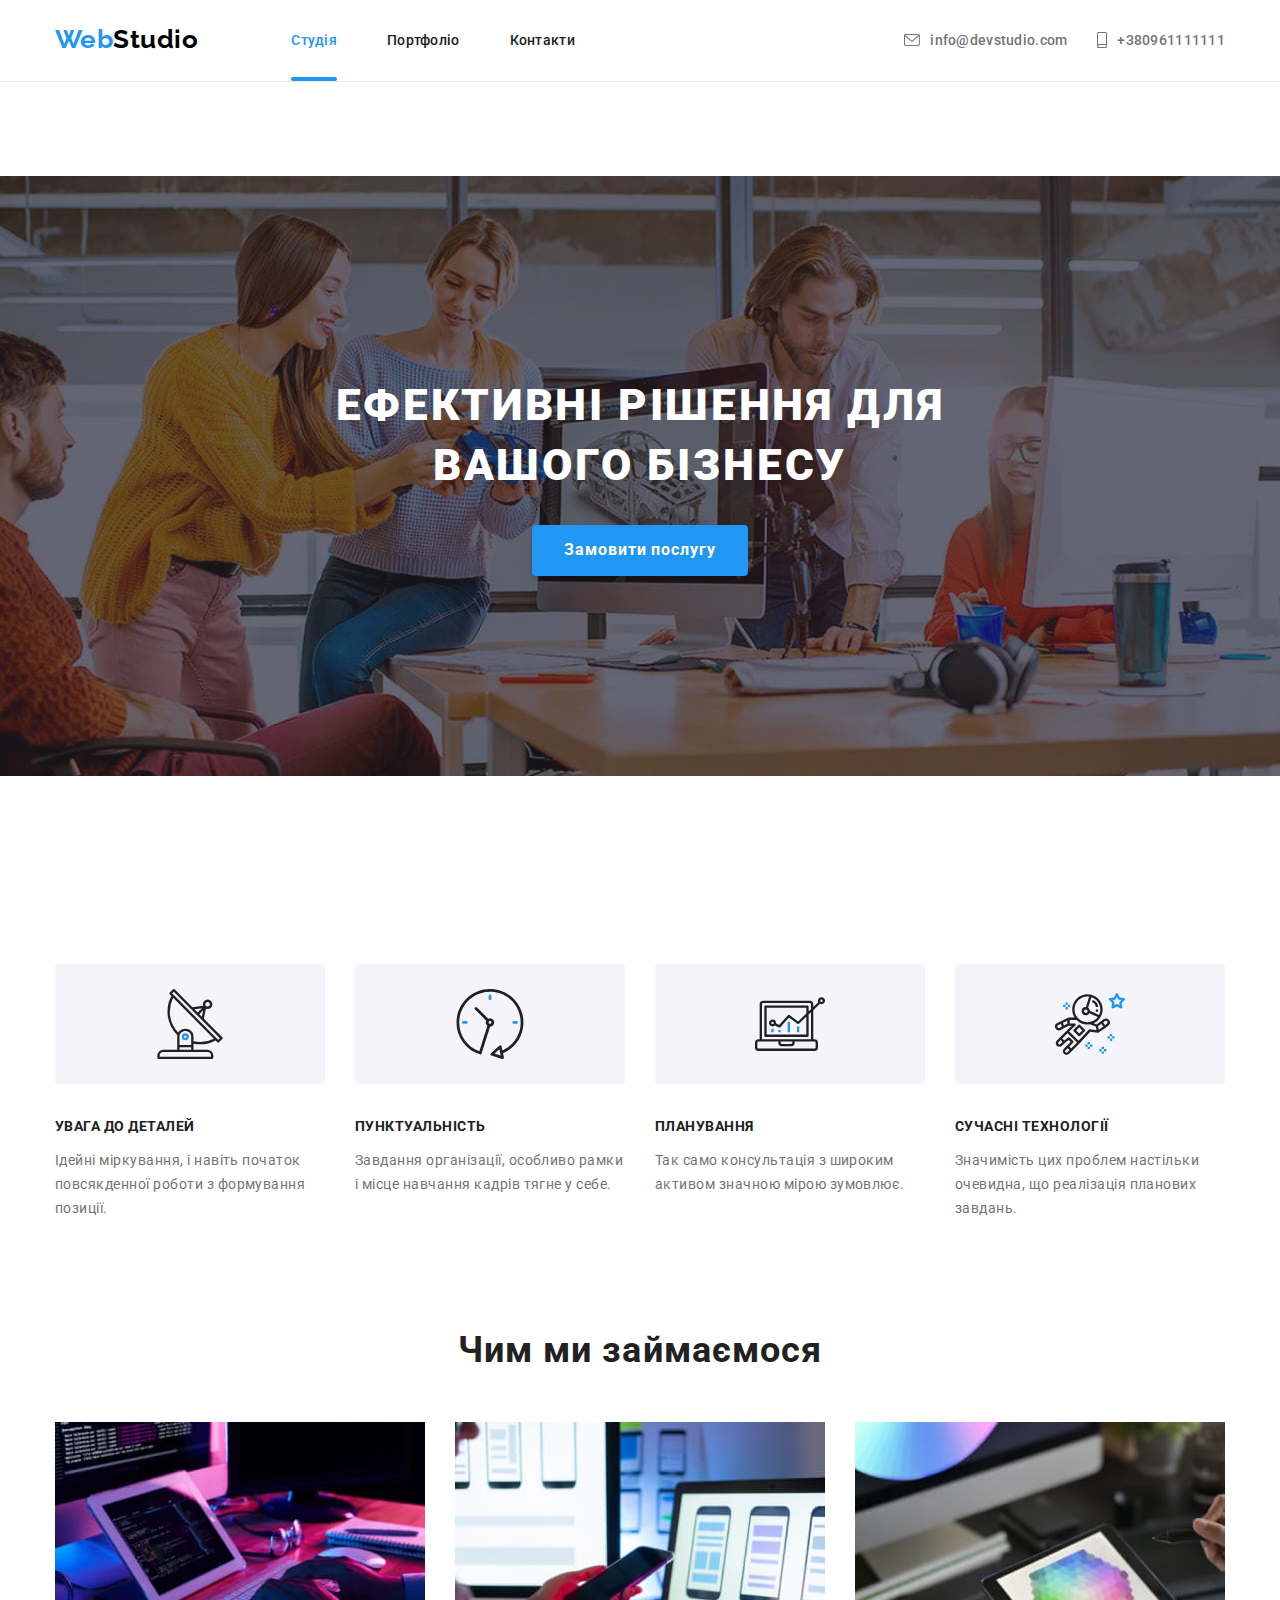
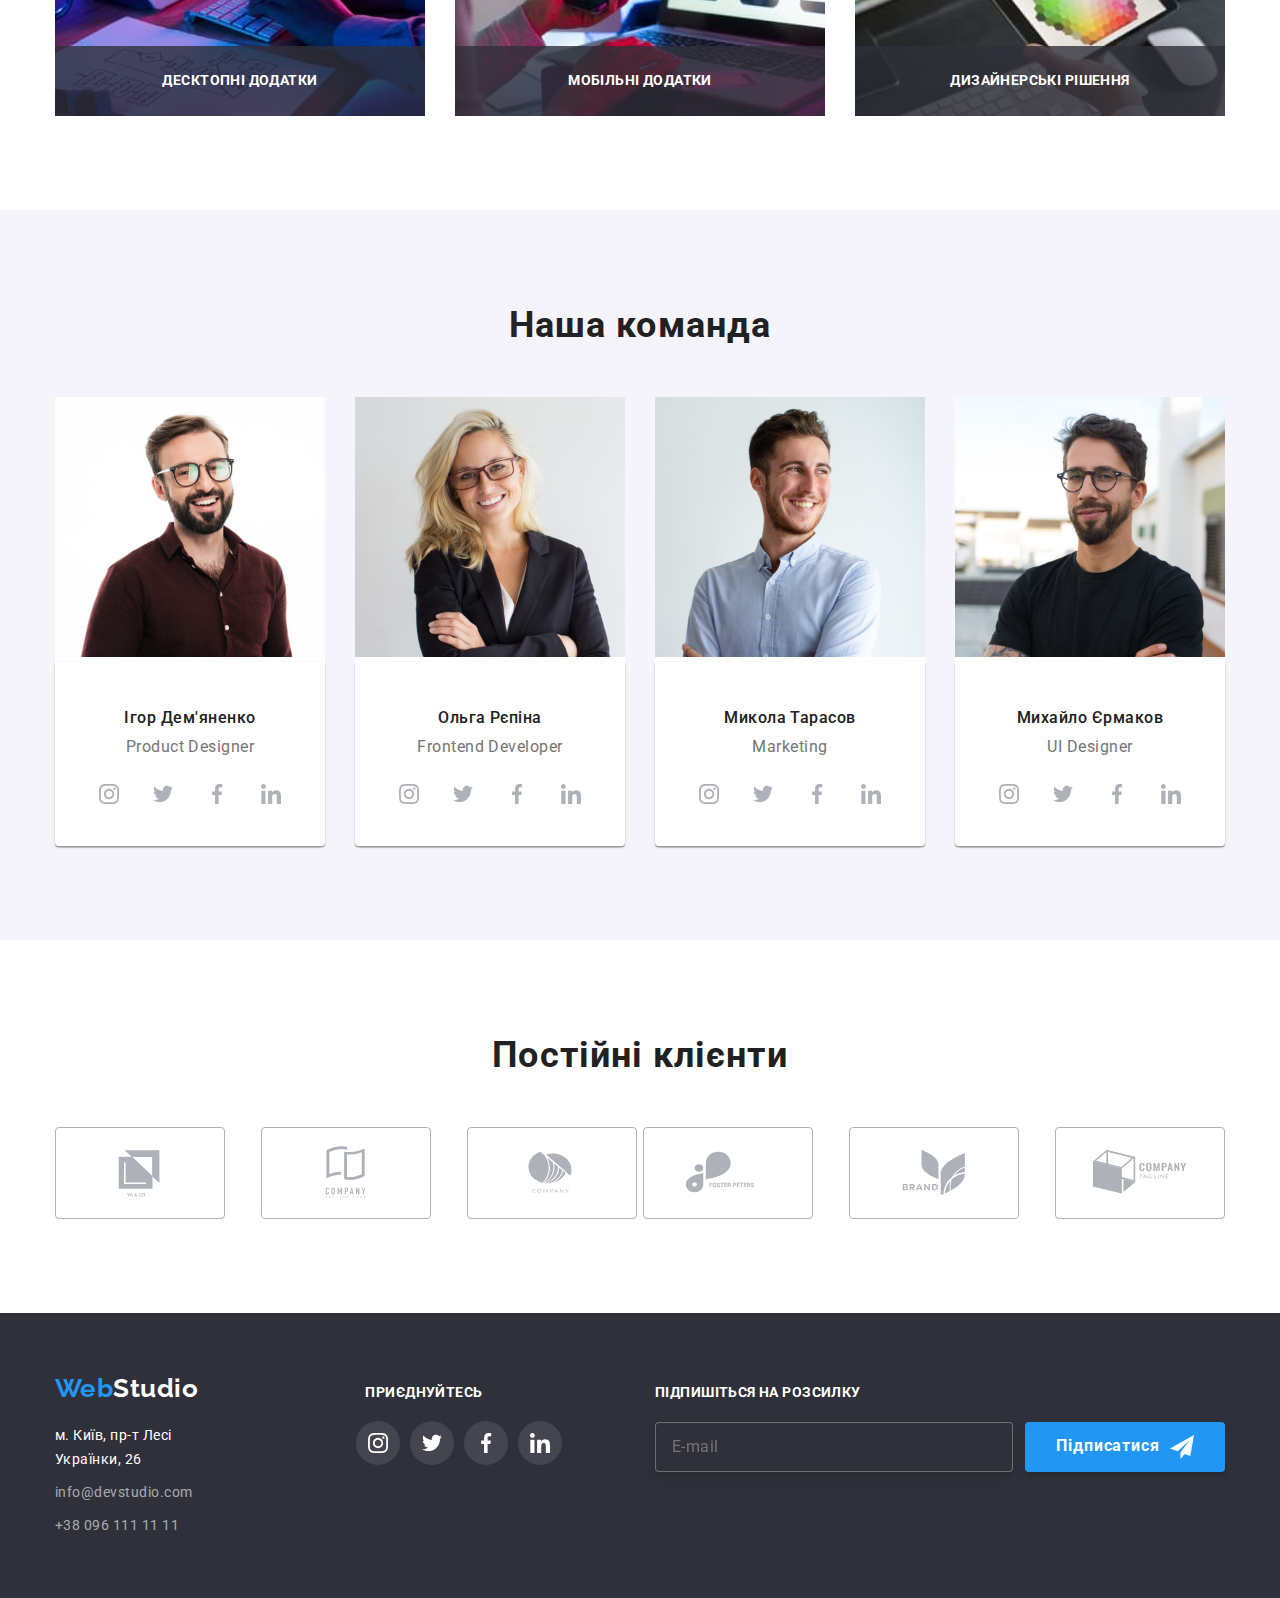
==== commit d313a3fa: "іменування класів блоків за методологією BEM" ====
--- a/index.html
+++ b/index.html
@@ -5,16 +5,16 @@
     <meta http-equiv="X-UA-Compatible" content="IE=edge" />
     <meta name="viewport" content="width=device-width, initial-scale=1.0" />
     <title>Головна</title>
-    <link
+    <!-- <link
       href="https://fonts.googleapis.com/css2?family=Raleway:wght@700&family=Roboto:wght@400;500;700;900&display=swap"
       rel="stylesheet"
     />
     <link
       rel="stylesheet"
       href="https://cdnjs.cloudflare.com/ajax/libs/modern-normalize/1.0.0/modern-normalize.min.css"
-    />
+    /> -->
     <link rel="stylesheet" href="./css/main.min.css" />
-    <link rel="stylesheet" href="./css/styles.css" />
+    <!-- <link rel="stylesheet" href="./css/styles.css" /> -->
   </head>
 
   <body>
@@ -53,40 +53,42 @@
     </header>
 
     <main>
-      <section class="hero">
-        <div class="overlay">
-          <h1 class="hero-title">
+      <section class="hero__section">
+        <div class="hero__overlay hero">
+          <h1 class="hero__title">
             Ефективні рішення для <br />
             вашого бізнесу
           </h1>
-          <button type="button" class="button primary" data-modal-open>Замовити послугу</button>
+          <button type="button" class="hero__button" data-modal-open>Замовити послугу</button>
         </div>
       </section>
 
       <!--Features-->
-      <section class="section features">
+      <section class="features__section features">
         <div class="container">
-          <h2 class="title-none">Особливості</h2>
+          <h2 class="features__title">Особливості</h2>
           <ul class="features list">
-            <li class="feature first">
-              <h3 class="title">УВАГА ДО ДЕТАЛЕЙ</h3>
-              <p class="text">
+            <li class="feature__item--first feature">
+              <h3 class="feature__title">УВАГА ДО ДЕТАЛЕЙ</h3>
+              <p class="feature__text">
                 Ідейні міркування, і навіть початок повсякденної роботи з формування позиції.
               </p>
             </li>
-            <li class="feature second">
-              <h3 class="title">ПУНКТУАЛЬНІСТЬ</h3>
-              <p class="text">
+            <li class="feature__item--second feature">
+              <h3 class="feature__title">ПУНКТУАЛЬНІСТЬ</h3>
+              <p class="feature__text">
                 Завдання організації, особливо рамки і місце навчання кадрів тягне у себе.
               </p>
             </li>
-            <li class="feature third">
-              <h3 class="title">ПЛАНУВАННЯ</h3>
-              <p class="text">Так само консультація з широким активом значною мірою зумовлює.</p>
-            </li>
-            <li class="feature fouth">
-              <h3 class="title">СУЧАСНІ ТЕХНОЛОГІЇ</h3>
-              <p class="text">
+            <li class="feature__item--third feature">
+              <h3 class="feature__title">ПЛАНУВАННЯ</h3>
+              <p class="feature__text">
+                Так само консультація з широким активом значною мірою зумовлює.
+              </p>
+            </li>
+            <li class="feature__item--fouth feature">
+              <h3 class="feature__title">СУЧАСНІ ТЕХНОЛОГІЇ</h3>
+              <p class="feature__text">
                 Значимість цих проблем настільки очевидна, що реалізація планових завдань.
               </p>
             </li>
@@ -95,48 +97,48 @@
       </section>
 
       <!--Work-->
-      <section class="section works">
+      <section class="works__section">
         <div class="container">
-          <h2 class="title">Чим ми займаємося</h2>
-          <ul class="work list">
-            <li class="item">
-              <div class="thumb-work">
-                <div class="thumb-img">
+          <h2 class="works__title works">Чим ми займаємося</h2>
+          <ul class="works__list">
+            <li class="works__item">
+              <div class="thumb__work thumb">
+                <div class="thumb__img">
                   <img
                     src="./images/box1.jpg"
                     alt="Людина за комп'ютером"
                     width="370"
                     height="294"
                   />
-                  <div class="thumb-card"><p class="thumb-text">Десктопні додатки</p></div>
+                  <div class="thumb__card"><p class="thumb__text">Десктопні додатки</p></div>
                 </div>
               </div>
             </li>
 
-            <li class="item">
-              <div class="thumb-work">
-                <div class="thumb-img">
+            <li class="works__item">
+              <div class="thumb__work thumb">
+                <div class="thumb__img">
                   <img
                     src="./images/box2.jpg"
                     alt="Людина за комп'ютером"
                     width="370"
                     height="294"
                   />
-                  <div class="thumb-card"><p class="thumb-text">Мобільні додатки</p></div>
+                  <div class="thumb__card"><p class="thumb__text">Мобільні додатки</p></div>
                 </div>
               </div>
             </li>
 
-            <li class="item">
-              <div class="thumb-work">
-                <div class="thumb-img">
+            <li class="works__item">
+              <div class="thumb__work thumb">
+                <div class="thumb__img">
                   <img
                     src="./images/box3.jpg"
                     alt="Людина за комп'ютером"
                     width="370"
                     height="294"
                   />
-                  <div class="thumb-card"><p class="thumb-text">Дизайнерські рішення</p></div>
+                  <div class="thumb__card"><p class="thumb__text">Дизайнерські рішення</p></div>
                 </div>
               </div>
             </li>
@@ -145,45 +147,45 @@
       </section>
 
       <!--Command-->
-      <section class="section command">
+      <section class="command__section">
         <div class="container">
-          <h2 class="title">Наша команда</h2>
-          <ul class="command list">
-            <li class="item">
+          <h2 class="command__title command">Наша команда</h2>
+          <ul class="command__list">
+            <li class="command__item">
               <img
                 src="./images/productdesigner.jpg"
                 alt="Product Designer"
                 width="270"
                 height="260"
               />
-              <div class="command-name">
-                <h3 class="title">Ігор Дем'яненко</h3>
-                <p class="post">Product Designer</p>
-                <ul class="vector list">
-                  <li class="item">
-                    <a class="link-svg" href="#" aria-label="instagram">
-                      <svg class="icon" width="20" height="20">
+              <div class="person__name person">
+                <h3 class="person__title">Ігор Дем'яненко</h3>
+                <p class="person__post">Product Designer</p>
+                <ul class="social__list social">
+                  <li class="social__item">
+                    <a class="social__link" href="#" aria-label="instagram">
+                      <svg class="social__icon" width="20" height="20">
                         <use href="./images/symbol-defs.svg#icon-instagram"></use>
                       </svg>
                     </a>
                   </li>
-                  <li class="item">
-                    <a class="link-svg" href="#" aria-label="twitter">
-                      <svg class="icon" width="20" height="20">
+                  <li class="social__item">
+                    <a class="social__link" href="#" aria-label="twitter">
+                      <svg class="social__icon" width="20" height="20">
                         <use href="./images/symbol-defs.svg#icon-twitter"></use>
                       </svg>
                     </a>
                   </li>
-                  <li class="item">
-                    <a class="link-svg" href="#" aria-label="facebook">
-                      <svg class="icon" width="20" height="20">
+                  <li class="social__item">
+                    <a class="social__link" href="#" aria-label="facebook">
+                      <svg class="social__icon" width="20" height="20">
                         <use href="./images/symbol-defs.svg#icon-facebook"></use>
                       </svg>
                     </a>
                   </li>
-                  <li class="item">
-                    <a class="link-svg" href="#" aria-label="linkedin">
-                      <svg class="icon" width="20" height="20">
+                  <li class="social__item">
+                    <a class="social__link" href="#" aria-label="linkedin">
+                      <svg class="social__icon" width="20" height="20">
                         <use href="./images/symbol-defs.svg#icon-linkedin"></use>
                       </svg>
                     </a>
@@ -191,41 +193,41 @@
                 </ul>
               </div>
             </li>
-            <li class="item">
+            <li class="command__item">
               <img
                 src="./images/frontenddeveloper.jpg"
                 alt="Frontend Developer"
                 width="270"
                 height="260"
               />
-              <div class="command-name">
-                <h3 class="title">Ольга Рєпіна</h3>
-                <p class="post">Frontend Developer</p>
-                <ul class="vector list">
-                  <li class="item">
-                    <a class="link-svg" href="#" aria-label="instagram">
-                      <svg class="icon" width="20" height="20">
+              <div class="person__name person">
+                <h3 class="person__title">Ольга Рєпіна</h3>
+                <p class="person__post">Frontend Developer</p>
+                <ul class="social__list social">
+                  <li class="social__item">
+                    <a class="social__link" href="#" aria-label="instagram">
+                      <svg class="social__icon" width="20" height="20">
                         <use href="./images/symbol-defs.svg#icon-instagram"></use>
                       </svg>
                     </a>
                   </li>
-                  <li class="item">
-                    <a class="link-svg" href="#" aria-label="twitter">
-                      <svg class="icon" width="20" height="20">
+                  <li class="social__item">
+                    <a class="social__link" href="#" aria-label="twitter">
+                      <svg class="social__icon" width="20" height="20">
                         <use href="./images/symbol-defs.svg#icon-twitter"></use>
                       </svg>
                     </a>
                   </li>
-                  <li class="item">
-                    <a class="link-svg" href="#" aria-label="facebook">
-                      <svg class="icon" width="20" height="20">
+                  <li class="social__item">
+                    <a class="social__link" href="#" aria-label="facebook">
+                      <svg class="social__icon" width="20" height="20">
                         <use href="./images/symbol-defs.svg#icon-facebook"></use>
                       </svg>
                     </a>
                   </li>
-                  <li class="item">
-                    <a class="link-svg" href="#" aria-label="linkedin">
-                      <svg class="icon" width="20" height="20">
+                  <li class="social__item">
+                    <a class="social__link" href="#" aria-label="linkedin">
+                      <svg class="social__icon" width="20" height="20">
                         <use href="./images/symbol-defs.svg#icon-linkedin"></use>
                       </svg>
                     </a>
@@ -233,36 +235,36 @@
                 </ul>
               </div>
             </li>
-            <li class="item">
+            <li class="command__item">
               <img src="./images/marketing.jpg" alt="Marketing" width="270" height="260" />
-              <div class="command-name">
-                <h3 class="title">Микола Тарасов</h3>
-                <p class="post">Marketing</p>
-                <ul class="vector list">
-                  <li class="item">
-                    <a class="link-svg" href="#" aria-label="instagram">
-                      <svg class="icon" width="20" height="20">
+              <div class="person__name person">
+                <h3 class="person__title">Микола Тарасов</h3>
+                <p class="person__post">Marketing</p>
+                <ul class="social__list social">
+                  <li class="social__item">
+                    <a class="social__link" href="#" aria-label="instagram">
+                      <svg class="social__icon" width="20" height="20">
                         <use href="./images/symbol-defs.svg#icon-instagram"></use>
                       </svg>
                     </a>
                   </li>
-                  <li class="item">
-                    <a class="link-svg" href="#" aria-label="twitter">
-                      <svg class="icon" width="20" height="20">
+                  <li class="social__item">
+                    <a class="social__link" href="#" aria-label="twitter">
+                      <svg class="social__icon" width="20" height="20">
                         <use href="./images/symbol-defs.svg#icon-twitter"></use>
                       </svg>
                     </a>
                   </li>
-                  <li class="item">
-                    <a class="link-svg" href="#" aria-label="facebook">
-                      <svg class="icon" width="20" height="20">
+                  <li class="social__item">
+                    <a class="social__link" href="#" aria-label="facebook">
+                      <svg class="social__icon" width="20" height="20">
                         <use href="./images/symbol-defs.svg#icon-facebook"></use>
                       </svg>
                     </a>
                   </li>
-                  <li class="item">
-                    <a class="link-svg" href="#" aria-label="linkedin">
-                      <svg class="icon" width="20" height="20">
+                  <li class="social__item">
+                    <a class="social__link" href="#" aria-label="linkedin">
+                      <svg class="social__icon" width="20" height="20">
                         <use href="./images/symbol-defs.svg#icon-linkedin"></use>
                       </svg>
                     </a>
@@ -270,36 +272,36 @@
                 </ul>
               </div>
             </li>
-            <li class="item">
+            <li class="command__item">
               <img src="./images/uidesigner.jpg" alt="UI Designer" width="270" height="260" />
-              <div class="command-name">
-                <h3 class="title">Михайло Єрмаков</h3>
-                <p class="post">UI Designer</p>
-                <ul class="vector list">
-                  <li class="item">
-                    <a class="link-svg" href="#" aria-label="instagram">
-                      <svg class="icon" width="20" height="20">
+              <div class="person__name person">
+                <h3 class="person__title">Михайло Єрмаков</h3>
+                <p class="person__post">UI Designer</p>
+                <ul class="social__list social">
+                  <li class="social__item">
+                    <a class="social__link" href="#" aria-label="instagram">
+                      <svg class="social__icon" width="20" height="20">
                         <use href="./images/symbol-defs.svg#icon-instagram"></use>
                       </svg>
                     </a>
                   </li>
-                  <li class="item">
-                    <a class="link-svg" href="#" aria-label="twitter">
-                      <svg class="icon" width="20" height="20">
+                  <li class="social__item">
+                    <a class="social__link" href="#" aria-label="twitter">
+                      <svg class="social__icon" width="20" height="20">
                         <use href="./images/symbol-defs.svg#icon-twitter"></use>
                       </svg>
                     </a>
                   </li>
-                  <li class="item">
-                    <a class="link-svg" href="#" aria-label="facebook">
-                      <svg class="icon" width="20" height="20">
+                  <li class="social__item">
+                    <a class="social__link" href="#" aria-label="facebook">
+                      <svg class="social__icon" width="20" height="20">
                         <use href="./images/symbol-defs.svg#icon-facebook"></use>
                       </svg>
                     </a>
                   </li>
-                  <li class="item">
-                    <a class="link-svg" href="#" aria-label="linkedin">
-                      <svg class="icon" width="20" height="20">
+                  <li class="social__item">
+                    <a class="social__link" href="#" aria-label="linkedin">
+                      <svg class="social__icon" width="20" height="20">
                         <use href="./images/symbol-defs.svg#icon-linkedin"></use>
                       </svg>
                     </a>
--- a/css/main.min.css
+++ b/css/main.min.css
@@ -1 +1 @@
-:root{--primary-text-color: rgba(33, 33, 33, 1);--secondary-text-color: rgba(117, 117, 117, 1);--tertiary-text-color: rgba(255, 255, 255, 0.6);--accent-color: rgba(33, 150, 243, 1);--logo-first-color: rgba(0, 0, 0, 1);--button-text-color: rgba(255, 255, 255, 1);--bcg-button-color: rgba(245, 244, 250, 1);--bcg-hero-color: rgba(47, 48, 58, 1);--color-border-projects: rgba(238, 238, 238, 1);--color-border-header: rgba(236, 236, 236, 1);--color-icon: rgba(175, 177, 184, 1);--gradient-hero: rgba(47, 48, 58, 0.4);--color-thumb-text: rgba(47, 48, 58, 0.8);--form-field-input: rgba(33, 33, 33, 0.2);--form-button-bcg-hover: rgba(24, 140, 232, 1)}:root{--timing-function: cubic-bezier(0.4, 0, 0.2, 1)}body{background-color:var(--button-text-color);color:var(--primary-text-color);font-family:"Roboto",sans-serif;font-weight:400;font-style:normal;letter-spacing:.03em}.list{padding:0;margin:0;list-style:none}.container{width:1200px;margin-left:auto;margin-right:auto;padding-right:15px;padding-left:15px}.section .title{margin:0;color:var(--primary-text-color);font-weight:700;font-size:36px;line-height:1.2;text-align:center;letter-spacing:.03em}.section .title-none{display:none}.section h2.title{margin-bottom:50px}.container{display:flex;align-items:center}.section{display:flex;border-bottom-width:1px;border-bottom-style:solid;border-bottom-color:var(--color-border-header)}.header__navigation{display:flex;align-items:center}.site-menu__list{display:flex;position:relative;padding-top:32px;padding-bottom:32px;margin-left:93px}.site-menu__list .site-menu__item+.site-menu__item{margin-left:50px}.site-menu__link{color:var(--primary-text-color);font-weight:500;font-size:14px;line-height:1.2;letter-spacing:.02em;text-decoration:none;transition:color 250ms var(--timing-function)}.site-menu__link:hover,.site-menu__link:focus{color:var(--accent-color)}.site-menu__link--current{position:relative}.site-menu__link--current::after{content:"";position:absolute;left:0;top:63px;bottom:0;width:100%;height:4px;background-color:var(--accent-color);-webkit-text-decoration:dashed;text-decoration:dashed;border-radius:2px;opacity:1}.contact__list{display:flex;margin-left:auto}.contact__list .contact__item+.contact__item{margin-left:30px}.contact__link{display:inline-flex;align-items:center;padding-top:32px;padding-bottom:32px;color:var(--secondary-text-color);font-weight:500;font-size:14px;line-height:1.2;letter-spacing:.02em;text-decoration:none;transition:color 250ms var(--timing-function)}.contact__link:hover,.contact__link:focus{color:var(--accent-color)}.contact__link .contact__icon{fill:currentColor;margin-right:10px}.overlay{max-width:1600px;height:600px;margin-right:auto;margin-left:auto;padding-top:200px;padding-bottom:200px;outline:1px solid var(--overlay);background-image:linear-gradient(var(--gradient-hero), var(--gradient-hero)),url("../images/hero.jpg");background-color:var(--bcg-hero-color);background-repeat:no-repeat;background-position:center;background-size:cover;text-align:center}.hero{text-align:center}.hero__title{margin-top:0;margin-bottom:30px;color:var(--button-text-color);font-weight:900;font-size:44px;line-height:1.36;letter-spacing:.06em;text-transform:uppercase}.features{display:flex}.features .feature+.feature{margin-left:30px}.section.features{padding-bottom:94px;padding-top:94px}.features .title{margin-top:30px;margin-bottom:10px;color:var(--primary-text-color);font-weight:700;font-size:14px;line-height:1.2;text-transform:uppercase;text-align:left}.features .text{color:var(--secondary-text-color);font-size:14px;line-height:1.71}.feature::before{display:inline-block;content:"";width:270px;height:120px;border-radius:4px;background-color:var(--bcg-button-color);background-repeat:no-repeat;background-position:center}.feature.first::before{background-image:url(../images/antenna.svg)}.feature.second::before{background-image:url(../images/clock.svg)}.feature.third::before{background-image:url(../images/diagram.svg)}.feature.fouth::before{background-image:url(../images/astronaut.svg)}.section.works{padding-bottom:94px}.work{display:flex;justify-content:space-between;max-height:294px}.work .item{display:block;position:relative;overflow:hidden}.thumb-text{margin:0;padding-top:27px;padding-bottom:27px}.thumb-img>.thumb-card{display:flex;content:"";position:absolute;width:370px;height:70px;bottom:0;justify-content:center;color:var(--button-text-color);background-color:var(--color-thumb-text);font-weight:700;font-size:14px;line-height:1.14;text-align:center;letter-spacing:.03em;text-transform:uppercase}.command.list{display:flex;justify-content:space-between}.command.list .item{background-color:var(--button-text-color)}.section.command{padding-top:94px;padding-bottom:94px;background-color:var(--bcg-button-color)}.command.list .title{margin-bottom:10px;color:var(--primary-text-color);font-weight:500;font-size:16px;line-height:1.2;text-align:center}.command.list .post{margin-top:0;margin-bottom:0;color:var(--secondary-text-color);font-size:16px;line-height:1.2;text-align:center}.command-name{padding-top:30px;padding-bottom:30px;box-shadow:0px 1px 3px rgba(0,0,0,.12),0px 1px 1px rgba(0,0,0,.14),0px 2px 1px rgba(0,0,0,.2);border-radius:0px 0px 4px 4px}.command-name .vector.list{display:flex;justify-content:center;margin-top:16px}.command-name.list .item{margin-right:10px}.command-name.list .item:last-child{margin-right:0}.command-name .link-svg{display:flex;width:44px;height:44px;justify-content:center;align-items:center;color:var(--color-icon);transition:color 250ms var(--timing-function),background-color 250ms var(--timing-function)}.command-name .link-svg:hover,.command-name .link-svg:focus{color:var(--button-text-color);background-color:var(--accent-color)}.command-name .icon{fill:currentColor}.section.regularclient{padding-top:94px;padding-bottom:94px}.clients.list{display:flex;justify-content:space-between}ul.clients .item{margin-right:30px;border-radius:1px}ul.clients .item:last-child{margin-right:0}.clients-svg{display:flex;width:170px;height:92px;justify-content:center;align-items:center;color:var(--color-icon);border:1px solid var(--color-icon);border-radius:4px;transition:color 250ms var(--timing-function),border 250ms var(--timing-function)}.clients-svg:hover,.clients-svg:focus{color:var(--accent-color);border:1px solid var(--accent-color)}.clients-icon{fill:currentColor}.footer{display:flex;padding-top:60px;padding-bottom:60px;background-color:var(--bcg-hero-color)}.footer .address{color:var(--button-text-color);font-style:normal;font-size:14px;line-height:1.7;text-decoration:none;transition:color 250ms var(--timing-function)}.footer .address:hover,.footer .address:hover{color:var(--accent-color)}.footer .connect{color:var(--tertiary-text-color);font-style:normal;font-size:14px;line-height:1.7;text-decoration:none;transition:color 250ms var(--timing-function)}.footer .connect:hover,.footer .connect:focus{color:var(--accent-color)}.footer .logo{padding-top:0;padding-bottom:0;margin-bottom:20px}.contacts .item{margin-top:9px}.projects .title{color:var(--primary-text-color);font-weight:700;font-size:18px;line-height:2;letter-spacing:.06em;text-align:left}.projects h2.title{margin-bottom:4px}.projects .text{margin-top:0;margin-bottom:0;color:var(--secondary-text-color);font-size:16px;line-height:1.9;text-align:left}.section ul.button.list{padding:0;margin-bottom:50px;padding-top:0;padding-bottom:0}ul.projects.list{display:flex;flex-wrap:wrap}.projects.item{display:block;position:relative;width:370px;margin-right:30px;margin-bottom:30px;border:1px solid var(--color-border-projects);overflow:hidden;transition:box-shadow 250ms var(--timing-function),border 250ms var(--timing-function)}.projects.item:hover{box-shadow:0px 1px 1px rgba(0,0,0,.12),0px 4px 4px rgba(0,0,0,.06),1px 4px 6px rgba(0,0,0,.16);border:1px solid var(--color-border-projects)}.projects.item:nth-child(3n){margin-right:0}.projects.item:nth-last-child(-n+3){margin-bottom:0}.section.portfolio-collection{padding-top:94px;padding-bottom:94px}.collection-name{padding:20px 24px}.box{display:block;content:"";position:relative;width:370px;height:294px;margin-left:auto;margin-right:auto;overflow:hidden}.projects.item:hover .projects-overlay{transform:translateY(0)}.projects-overlay{position:absolute;top:0;left:0;width:370px;height:294px;background-color:rgba(33,150,243,.9);transform:translateY(100%);transition:transform 250ms var(--timing-function)}.projects-overlay>p{padding:63px 24px;color:var(--button-text-color);font-weight:400;font-size:18px;line-height:1.55;letter-spacing:.03em}.logo{display:block;padding-top:24px;padding-bottom:25px;font-family:"Raleway",sans-serif;font-weight:700;font-size:26px;line-height:1.2;text-decoration:none}.logo__first{color:var(--accent-color)}.logo__second{color:var(--logo-first-color)}.logo__third{color:var(--button-text-color)}.button.primary{border-radius:4px;border:rgba(0,0,0,0);padding:10px 32px;min-width:216px;background-color:var(--accent-color);box-shadow:0px 4px 4px rgba(0,0,0,.15);color:var(--button-text-color);font-family:inherit;font-weight:700;font-size:16px;line-height:1.88;letter-spacing:.06em;text-align:center;align-items:center}.portfolio-menu__list{display:flex;justify-content:center}.portfolio-menu__list .portfolio-menu__button+.portfolio-menu__button{margin-left:8px}.portfolio__button{display:inline-block;border-radius:4px;border:rgba(0,0,0,0);padding:6px 22px;min-width:73px;background-color:var(--bcg-button-color);color:var(--primary-text-color);box-shadow:none;border-radius:4px;font-family:inherit;font-weight:500;font-size:16px;line-height:1.6;text-align:center;transition:background-color 250ms var(--timing-function),color 250ms var(--timing-function),box-shadow 250ms var(--timing-function)}.portfolio__button:hover,.portfolio__button:focus{background-color:var(--accent-color);color:var(--button-text-color);box-shadow:0px 3px 1px rgba(0,0,0,.1),0px 1px 2px rgba(0,0,0,.08),0px 2px 2px rgba(0,0,0,.12)}.submit-button{display:flex;justify-content:center;align-items:center;min-width:200px;height:50px;margin-left:12px;padding:0;font-weight:700;font-size:16px;line-height:1.9;text-align:center;letter-spacing:.06em;color:var(--button-text-color);background-color:var(--accent-color);box-shadow:0px 4px 4px rgba(0,0,0,.15);border:var(--accent-color);border-radius:4px}.form-button{display:flex;content:"";justify-content:center;align-items:center;width:200px;height:50px;padding:10px 52px;margin:auto;margin-top:30px;font-weight:700;font-size:16px;line-height:1.87;text-align:center;letter-spacing:.06em;color:var(--button-text-color);background:var(--accent-color);box-shadow:0px 4px 4px rgba(0,0,0,.15);border:var(--accent-color);border-radius:4px;transition:background-color 250ms var(--timing-function),box-shadow 250ms var(--timing-function),cursor 250ms var(--timing-function)}.form-button:hover,.form-button:focus{background-color:var(--form-button-bcg-hover);box-shadow:0px 4px 4px rgba(0,0,0,.15);cursor:pointer}.container.social{display:flex;align-items:baseline}div.vector{margin-left:70px}.vector .title{margin-bottom:20px;color:var(--button-text-color);font-weight:700;font-size:14px;line-height:1.14;letter-spacing:.03em;text-transform:uppercase}.vector .list{display:flex}.vector.list .item{margin-right:10px}.vector.list .item:last-child{margin-right:0}.link-svg{display:flex;justify-content:center;align-items:center;width:44px;height:44px;border-radius:50%;fill:var(--button-text-color);background:rgba(255,255,255,.1);transition:background-color 250ms var(--timing-function)}.link-svg:hover,.link-svg:focus{background-color:var(--accent-color)}.container .submit-form{display:block}.submit-field>label{min-width:207px;font-weight:700;font-size:14px;line-height:1.14;letter-spacing:.03em;text-transform:uppercase;color:var(--button-text-color)}.submit-field{position:relative;margin-left:93px}.submit{display:flex;margin-top:20px}.submit>input{display:flex;align-items:center;min-width:358px;height:50px;padding:0;padding-left:16px;font-weight:400;font-size:16px;line-height:1.25;letter-spacing:.03em;color:var(--tertiary-text-color);background-color:var(--bcg-hero-color);border:1px solid rgba(255,255,255,.3);filter:drop-shadow(0px 4px 4px rgba(0, 0, 0, 0.15));border-radius:4px}.submit-svg{width:24px;height:24px;padding:0;margin-left:10px;fill:currentColor}.backdrop{position:fixed;top:0;left:0;width:100%;height:100%;background-color:rgba(0,0,0,.2);opacity:1;visibility:visible;transition:opacity 250ms var(--timing-function),visibility 250ms var(--timing-function)}.modal{position:absolute;left:50%;top:50%;transform:translate(-50%, -50%) scale(1);min-width:528px;min-height:581px;background:var(--button-text-color);box-shadow:0px 1px 3px rgba(0,0,0,.12),0px 1px 1px rgba(0,0,0,.14),0px 2px 1px rgba(0,0,0,.2);border-radius:4px;transition:transform 250ms var(--timing-function)}.backdrop.is-hidden{visibility:hidden;opacity:0;pointer-events:none}.backdrop.is-hidden .modal{transform:translate(-50%, -50%) scale(0.6)}.button-modal-close{display:flex;position:absolute;content:"";justify-content:center;align-items:center;top:8px;right:8px;width:30px;height:30px;background:var(--button-text-color);border:1px solid rgba(0,0,0,.1);border-radius:50%;transition:cursor 250ms var(--timing-function)}.button-modal-close:hover{cursor:pointer}.close-svg{width:18px;height:18px;transition:fill 250ms var(--timing-function)}.close-svg:hover{fill:var(--accent-color)}.form-title{margin-top:40px;margin-bottom:12px;font-weight:700;font-size:20px;line-height:1.15;text-align:center;letter-spacing:.03em;color:var(--primary-text-color)}.form-field{display:flex;flex-direction:column;margin-bottom:10px;margin-right:40px;margin-left:40px}.form-label{position:relative;margin-bottom:4px;font-weight:400;font-size:12px;line-height:1.17;letter-spacing:.01em;text-align:left;color:var(--secondary-text-color)}.form-icon.first{position:absolute;width:18px;height:18px;top:50%;left:15px;transform:translateY(-60%);transition:fill 250ms var(--timing-function)}.form-icon.second{position:absolute;width:18px;height:18px;top:50%;left:15px;transform:translateY(-60%);transition:fill 250ms var(--timing-function)}.form-icon.third{position:absolute;width:18px;height:18px;top:50%;left:15px;transform:translateY(-60%);transition:fill 250ms var(--timing-function)}.form-input:hover~.form-icon,.form-input:focus~.form-icon{fill:var(--accent-color)}.form-input{margin:0;padding:0;padding-left:42px;width:448px;height:40px;border:1px solid var(--form-field-input);border-radius:4px;transition:border 250ms var(--timing-function),cursor 250ms var(--timing-function)}.form-input:hover,.form-input:focus{border:1px solid var(--accent-color);cursor:pointer}.case{position:relative;margin:0;padding:0}.form-field #feedback.form-textarea::-moz-placeholder{font-weight:400;font-size:12px;line-height:1.17;letter-spacing:.01em;color:rgba(117,117,117,.5)}.form-field #feedback.form-textarea:-ms-input-placeholder{font-weight:400;font-size:12px;line-height:1.17;letter-spacing:.01em;color:rgba(117,117,117,.5)}.form-field #feedback.form-textarea::placeholder{font-weight:400;font-size:12px;line-height:1.17;letter-spacing:.01em;color:rgba(117,117,117,.5)}.form-textarea{width:448px;height:120px;padding:12px 16px;resize:none;border:1px solid var(--form-field-input);border-radius:4px;transition:border 250ms var(--timing-function),cursor 250ms var(--timing-function)}.form-textarea:hover,.form-textarea:focus{border:1px solid var(--accent-color);cursor:pointer}.form-input.checkbox{position:absolute;width:1px;height:1px;margin:-1px;padding:0;bottom:0;clip:rect(0 0 0 0);overflow:hidden}.icon-checkbox{margin-right:7px;border:2px solid var(--primary-text-color);fill:rgba(0,0,0,0)}.form-input.checkbox:checked+.form-label.text .icon-checkbox{background-color:var(--accent-color);border:none;fill:var(---text-color);border:1px solid var(--accent-color);cursor:pointer}.form-label.text{display:flex;content:"";justify-content:center;align-items:center;margin:0;padding:0;font-weight:400;font-size:14px;line-height:1.71;letter-spacing:.03em;color:var(--secondary-text-color)}.form-label .form-link{margin:0;color:var(--accent-color);text-decoration:none}.form-fields.checkbox{display:flex;content:"";align-items:center;justify-content:center}/*# sourceMappingURL=main.min.css.map */+@import"https://fonts.googleapis.com/css2?family=Raleway:wght@700&family=Roboto:wght@400;500;700;900&display=swap";@import"https://cdnjs.cloudflare.com/ajax/libs/modern-normalize/1.1.0/modern-normalize.min.css";body{background-color:var(--button-text-color);color:var(--primary-text-color);font-family:"Roboto",sans-serif;font-weight:400;font-style:normal;letter-spacing:.03em}.container{width:1200px;margin-left:auto;margin-right:auto;padding-right:15px;padding-left:15px}:root{--primary-text-color: rgba(33, 33, 33, 1);--secondary-text-color: rgba(117, 117, 117, 1);--tertiary-text-color: rgba(255, 255, 255, 0.6);--accent-color: rgba(33, 150, 243, 1);--logo-first-color: rgba(0, 0, 0, 1);--button-text-color: rgba(255, 255, 255, 1);--bcg-button-color: rgba(245, 244, 250, 1);--bcg-hero-color: rgba(47, 48, 58, 1);--color-border-projects: rgba(238, 238, 238, 1);--color-border-header: rgba(236, 236, 236, 1);--color-icon: rgba(175, 177, 184, 1);--gradient-hero: rgba(47, 48, 58, 0.4);--color-thumb-text: rgba(47, 48, 58, 0.8);--form-field-input: rgba(33, 33, 33, 0.2);--form-button-bcg-hover: rgba(24, 140, 232, 1)}:root{--timing-function: cubic-bezier(0.4, 0, 0.2, 1)}.projects.item:nth-child(3n),.clients.list .item:nth-child(3n){margin-right:0}.projects.item:nth-last-child(-n+3){margin-bottom:0}.projects.item:last-child,.clients.list .item:last-child{margin-right:0}section{margin:0;padding-top:94px;padding-bottom:94px}ul{padding:0;margin:0;list-style:none}h2{margin:0;margin-bottom:50px;color:var(--primary-text-color);font-weight:700;font-size:36px;line-height:1.2;text-align:center;letter-spacing:.03em}.header{border-bottom:1px solid #ececec}.main-nav{display:flex;align-items:center}.nav{display:flex;align-items:center}.site-nav{display:flex;margin-left:93px}.site-nav .item+.item{margin-left:50px}.link{display:block;position:relative;padding-top:32px;padding-bottom:32px;color:var(--primary-text-color);font-weight:500;font-size:14px;line-height:1.2;letter-spacing:.02em;text-decoration:none;transition:color 250ms var(--timing-function)}.link:hover,.link:focus{color:var(--accent-color)}.link.current{color:var(--accent-color)}.link.current::after{content:"";position:absolute;margin-top:11px;left:0;bottom:0;display:block;width:100%;height:4px;background-color:var(--accent-color);border-radius:2px;opacity:1}.auth-nav{display:flex;margin-left:auto}.auth-nav .item+.item{margin-left:30px}.auth-svg{display:inline-flex;align-items:center;padding-top:32px;padding-bottom:32px;color:var(--secondary-text-color);font-weight:500;font-size:14px;line-height:1.2;letter-spacing:.02em;text-decoration:none;transition:color 250ms var(--timing-function)}.auth-svg:hover,.auth-svg:focus{color:var(--accent-color)}.auth-svg .icon-envelope{fill:currentColor;margin-right:10px}.hero__overlay{max-width:1600px;height:600px;margin-right:auto;margin-left:auto;padding-top:200px;padding-bottom:200px;outline:1px solid var(--overlay);background-image:linear-gradient(var(--gradient-hero), var(--gradient-hero)),url("../images/hero.jpg");background-color:var(--bcg-hero-color);background-repeat:no-repeat;background-position:center;background-size:cover;text-align:center}.hero{text-align:center}.hero__title{margin-top:0;margin-bottom:30px;color:var(--button-text-color);font-weight:900;font-size:44px;line-height:1.36;letter-spacing:.06em;text-transform:uppercase}.hero__button{border-radius:4px;border:rgba(0,0,0,0);padding:10px 32px;min-width:216px;background-color:var(--accent-color);box-shadow:0px 4px 4px rgba(0,0,0,.15);color:var(--button-text-color);font-family:inherit;font-weight:700;font-size:16px;line-height:1.88;letter-spacing:.06em;text-align:center;align-items:center}.features{display:flex}.features .features__title{display:none}.features .feature+.feature{margin-left:30px}.feature__title{margin-top:30px;margin-bottom:10px;color:var(--primary-text-color);font-weight:700;font-size:14px;line-height:1.2;text-transform:uppercase;text-align:left}.feature__text{color:var(--secondary-text-color);font-size:14px;line-height:1.71}.feature::before{display:inline-block;content:"";width:270px;height:120px;border-radius:4px;background-color:var(--bcg-button-color);background-repeat:no-repeat;background-position:center}.feature__item--first::before{background-image:url(../images/antenna.svg)}.feature__item--second::before{background-image:url(../images/clock.svg)}.feature__item--third::before{background-image:url(../images/diagram.svg)}.feature__item--fouth::before{background-image:url(../images/astronaut.svg)}.works__section{margin:0;padding-top:0px;padding-bottom:94px}.works__list{display:flex;justify-content:space-between;max-height:294px}.works__list .works__item{display:block;position:relative;overflow:hidden}.thumb__text{margin:0;padding-top:27px;padding-bottom:27px}.thumb__img>.thumb__card{display:flex;content:"";position:absolute;width:370px;height:70px;bottom:0;justify-content:center;color:var(--button-text-color);background-color:var(--color-thumb-text);font-weight:700;font-size:14px;line-height:1.14;text-align:center;letter-spacing:.03em;text-transform:uppercase}.command__section{background-color:var(--bcg-button-color)}.command__list{display:flex;justify-content:space-between}.command__list .command__item{background-color:var(--button-text-color)}.person__name{padding-top:30px;padding-bottom:30px;box-shadow:0px 1px 3px rgba(0,0,0,.12),0px 1px 1px rgba(0,0,0,.14),0px 2px 1px rgba(0,0,0,.2);border-radius:0px 0px 4px 4px}.person__name .person__title{margin-bottom:10px;color:var(--primary-text-color);font-weight:500;font-size:16px;line-height:1.2;text-align:center}.person__name .person__post{margin-top:0;margin-bottom:0;color:var(--secondary-text-color);font-size:16px;line-height:1.2;text-align:center}.social__list{display:flex;justify-content:center;margin-top:16px}.social__list .social__item{margin-right:10px}.social__list .social__item:last-child{margin-right:0}.social__link{display:flex;width:44px;height:44px;justify-content:center;align-items:center;color:var(--color-icon);border-radius:50%;transition:color 250ms var(--timing-function),background-color 250ms var(--timing-function)}.social__link:hover,.social__link:focus{color:var(--button-text-color);background-color:var(--accent-color)}.social__link .social__icon{fill:currentColor}.clients.list{display:flex;justify-content:space-between}.clients.list .item{margin-right:30px;border-radius:1px}.clients-svg{display:flex;width:170px;height:92px;justify-content:center;align-items:center;color:var(--color-icon);border:1px solid var(--color-icon);border-radius:4px;transition:color 250ms var(--timing-function),border 250ms var(--timing-function)}.clients-svg:hover,.clients-svg:focus{color:var(--accent-color);border:1px solid var(--accent-color)}.clients-svg .clients-icon{fill:currentColor}.footer{display:flex;padding-top:60px;padding-bottom:60px;background-color:var(--bcg-hero-color)}.address{color:var(--button-text-color);font-style:normal;font-size:14px;line-height:1.7;text-decoration:none;transition:color 250ms var(--timing-function)}.address:hover,.address:hover{color:var(--accent-color)}.connect{color:var(--tertiary-text-color);font-family:"Roboto",sans-serif;font-style:normal;font-size:14px;line-height:1.7;text-decoration:none;transition:color 250ms var(--timing-function)}.connect:hover,.connect:focus{color:var(--accent-color)}.footer .logo{padding-top:0;padding-bottom:0;margin-bottom:20px}.contacts .item{margin-top:9px}.container.social{display:flex;align-items:baseline}.vector{margin-left:70px}.vector .title{margin-bottom:20px;color:var(--button-text-color);font-weight:700;font-size:14px;line-height:1.14;letter-spacing:.03em;text-transform:uppercase}.vector .list{display:flex}.vector .list .item{margin-right:10px}.vector .list .item:last-child{margin-right:0}.link-svg{display:flex;justify-content:center;align-items:center;width:44px;height:44px;border-radius:50%;fill:var(--button-text-color);background:rgba(255,255,255,.1);transition:background-color 250ms var(--timing-function)}.link-svg:hover,.link-svg:focus{background-color:var(--accent-color)}.title-none{display:none}ul.button.list{display:flex;justify-content:center}ul.button.list .item+.item{margin-left:8px}.button.secondary{display:inline-block;border-radius:4px;border:rgba(0,0,0,0);padding:6px 22px;min-width:73px;background-color:var(--bcg-button-color);color:var(--primary-text-color);box-shadow:none;border-radius:4px;font-family:inherit;font-weight:500;font-size:16px;line-height:1.6;text-align:center;transition:background-color 250ms var(--timing-function),color 250ms var(--timing-function),box-shadow 250ms var(--timing-function)}.button.secondary:hover,.button.secondary:focus{background-color:var(--accent-color);color:var(--button-text-color);box-shadow:0px 3px 1px rgba(0,0,0,.1),0px 1px 2px rgba(0,0,0,.08),0px 2px 2px rgba(0,0,0,.12)}.projects .title{color:var(--primary-text-color);font-weight:700;font-size:18px;line-height:2;letter-spacing:.06em;text-align:left}.projects h2.title{margin-bottom:4px}.projects .text{margin-top:0;margin-bottom:0;color:var(--secondary-text-color);font-size:16px;line-height:1.9;text-align:left}.section ul.button.list{padding:0;margin-bottom:50px;padding-top:0;padding-bottom:0}ul.projects.list{display:flex;flex-wrap:wrap}.projects.item{display:block;position:relative;width:370px;margin-right:30px;margin-bottom:30px;border:1px solid var(--color-border-projects);overflow:hidden;transition:box-shadow 250ms var(--timing-function),border 250ms var(--timing-function)}.projects.item:hover{box-shadow:0px 1px 1px rgba(0,0,0,.12),0px 4px 4px rgba(0,0,0,.06),1px 4px 6px rgba(0,0,0,.16);border:1px solid var(--color-border-projects)}.collection-name{padding:20px 24px}.box{display:block;content:"";position:relative;width:370px;height:294px;margin-left:auto;margin-right:auto;overflow:hidden}.projects.item:hover .projects-overlay{transform:translateY(0)}.projects-overlay{position:absolute;top:0;left:0;width:370px;height:294px;background-color:rgba(33,150,243,.9);transform:translateY(100%);transition:transform 250ms var(--timing-function)}.projects-overlay p{padding:63px 24px;color:var(--button-text-color);font-weight:400;font-size:18px;line-height:1.55;letter-spacing:.03em}.logo{display:block;padding-top:24px;padding-bottom:25px;font-family:"Raleway",sans-serif;font-weight:700;font-size:26px;line-height:1.2;text-decoration:none}.logo-first{color:var(--accent-color)}.logo-second{color:var(--logo-first-color)}.logo-third{color:var(--button-text-color)}.submit-form{display:block}.submit-form .submit-field{position:relative;margin-left:93px}.submit-form .submit-field .submit{display:flex;margin-top:20px}.submit-field>label{min-width:207px;font-weight:700;font-size:14px;line-height:1.14;letter-spacing:.03em;text-transform:uppercase;color:var(--button-text-color)}.submit>input{display:flex;align-items:center;min-width:358px;height:50px;padding:0;padding-left:16px;font-weight:400;font-size:16px;line-height:1.25;letter-spacing:.03em;color:var(--tertiary-text-color);background-color:var(--bcg-hero-color);border:1px solid rgba(255,255,255,.3);filter:drop-shadow(0px 4px 4px rgba(0, 0, 0, 0.15));border-radius:4px}.submit-button{display:flex;justify-content:center;align-items:center;min-width:200px;height:50px;margin-left:12px;padding:0;font-weight:700;font-size:16px;line-height:1.9;text-align:center;letter-spacing:.06em;color:var(--button-text-color);background-color:var(--accent-color);box-shadow:0px 4px 4px rgba(0,0,0,.15);border:var(--accent-color);border-radius:4px}.submit-button .submit-svg{width:24px;height:24px;padding:0;margin-left:10px;fill:currentColor}.backdrop{position:fixed;top:0;left:0;width:100%;height:100%;background-color:rgba(0,0,0,.2);opacity:1;visibility:visible;transition:opacity 250ms var(--timing-function),visibility 250ms var(--timing-function)}.modal{position:absolute;left:50%;top:50%;transform:translate(-50%, -50%) scale(1);min-width:528px;min-height:581px;background:var(--button-text-color);box-shadow:0px 1px 3px rgba(0,0,0,.12),0px 1px 1px rgba(0,0,0,.14),0px 2px 1px rgba(0,0,0,.2);border-radius:4px;transition:transform 250ms var(--timing-function)}.backdrop.is-hidden{visibility:hidden;opacity:0;pointer-events:none}.backdrop.is-hidden .modal{transform:translate(-50%, -50%) scale(0.6)}.button-modal-close{display:flex;position:absolute;content:"";justify-content:center;align-items:center;top:8px;right:8px;width:30px;height:30px;background:var(--button-text-color);border:1px solid rgba(0,0,0,.1);border-radius:50%;transition:cursor 250ms var(--timing-function)}.button-modal-close:hover{cursor:pointer}.close-svg{width:18px;height:18px;transition:fill 250ms var(--timing-function)}.close-svg:hover{fill:var(--accent-color)}.form-title{margin-top:40px;margin-bottom:12px;font-weight:700;font-size:20px;line-height:1.15;text-align:center;letter-spacing:.03em;color:var(--primary-text-color)}.form-field{display:flex;flex-direction:column;margin-bottom:10px;margin-right:40px;margin-left:40px}.form-field .form-label{position:relative;margin-bottom:4px;font-weight:400;font-size:12px;line-height:1.17;letter-spacing:.01em;text-align:left;color:var(--secondary-text-color)}.form-icon.first{position:absolute;width:18px;height:18px;top:50%;left:15px;transform:translateY(-60%);transition:fill 250ms var(--timing-function)}.form-icon.second{position:absolute;width:18px;height:18px;top:50%;left:15px;transform:translateY(-60%);transition:fill 250ms var(--timing-function)}.form-icon.third{position:absolute;width:18px;height:18px;top:50%;left:15px;transform:translateY(-60%);transition:fill 250ms var(--timing-function)}.form-input:hover~.form-icon,.form-input:focus~.form-icon{fill:var(--accent-color)}.case{position:relative;margin:0;padding:0}.case .form-input{margin:0;padding:0;padding-left:42px;width:448px;height:40px;border:1px solid var(--form-field-input);border-radius:4px;transition:border 250ms var(--timing-function),cursor 250ms var(--timing-function)}.case .form-input:hover,.case .form-input:focus{border:1px solid var(--accent-color);cursor:pointer}.form-field #feedback.form-textarea::-moz-placeholder{font-weight:400;font-size:12px;line-height:1.17;letter-spacing:.01em;color:rgba(117,117,117,.5)}.form-field #feedback.form-textarea:-ms-input-placeholder{font-weight:400;font-size:12px;line-height:1.17;letter-spacing:.01em;color:rgba(117,117,117,.5)}.form-field #feedback.form-textarea::placeholder{font-weight:400;font-size:12px;line-height:1.17;letter-spacing:.01em;color:rgba(117,117,117,.5)}.form-textarea{width:448px;height:120px;padding:12px 16px;resize:none;border:1px solid var(--form-field-input);border-radius:4px;transition:border 250ms var(--timing-function),cursor 250ms var(--timing-function)}.form-textarea:hover,.form-textarea:focus{border:1px solid var(--accent-color);cursor:pointer}.form-fields.checkbox{display:flex;content:"";align-items:center;justify-content:center}.form-fields.checkbox .form-input.checkbox{position:absolute;width:1px;height:1px;margin:-1px;padding:0;bottom:0;clip:rect(0 0 0 0);overflow:hidden}.form-input.checkbox:checked+.form-label.text .icon-checkbox{background-color:var(--accent-color);border:none;fill:var(---text-color);border:1px solid var(--accent-color);cursor:pointer}.form-label.text{display:flex;content:"";justify-content:center;align-items:center;margin:0;padding:0;font-weight:400;font-size:14px;line-height:1.71;letter-spacing:.03em;color:var(--secondary-text-color)}.form-label.text .icon-checkbox{margin-right:7px;border:2px solid var(--primary-text-color);fill:rgba(0,0,0,0)}.form-label.text .form-link{margin:0;color:var(--accent-color)}.form-button{display:flex;content:"";justify-content:center;align-items:center;width:200px;height:50px;padding:10px 52px;margin:auto;margin-top:30px;font-weight:700;font-size:16px;line-height:1.87;text-align:center;letter-spacing:.06em;color:var(--button-text-color);background:var(--accent-color);box-shadow:0px 4px 4px rgba(0,0,0,.15);border:var(--accent-color);border-radius:4px;transition:background-color 250ms var(--timing-function),box-shadow 250ms var(--timing-function),cursor 250ms var(--timing-function)}.form-button:hover,.form-button:focus{background-color:var(--form-button-bcg-hover);box-shadow:0px 4px 4px rgba(0,0,0,.15);cursor:pointer}/*# sourceMappingURL=main.min.css.map */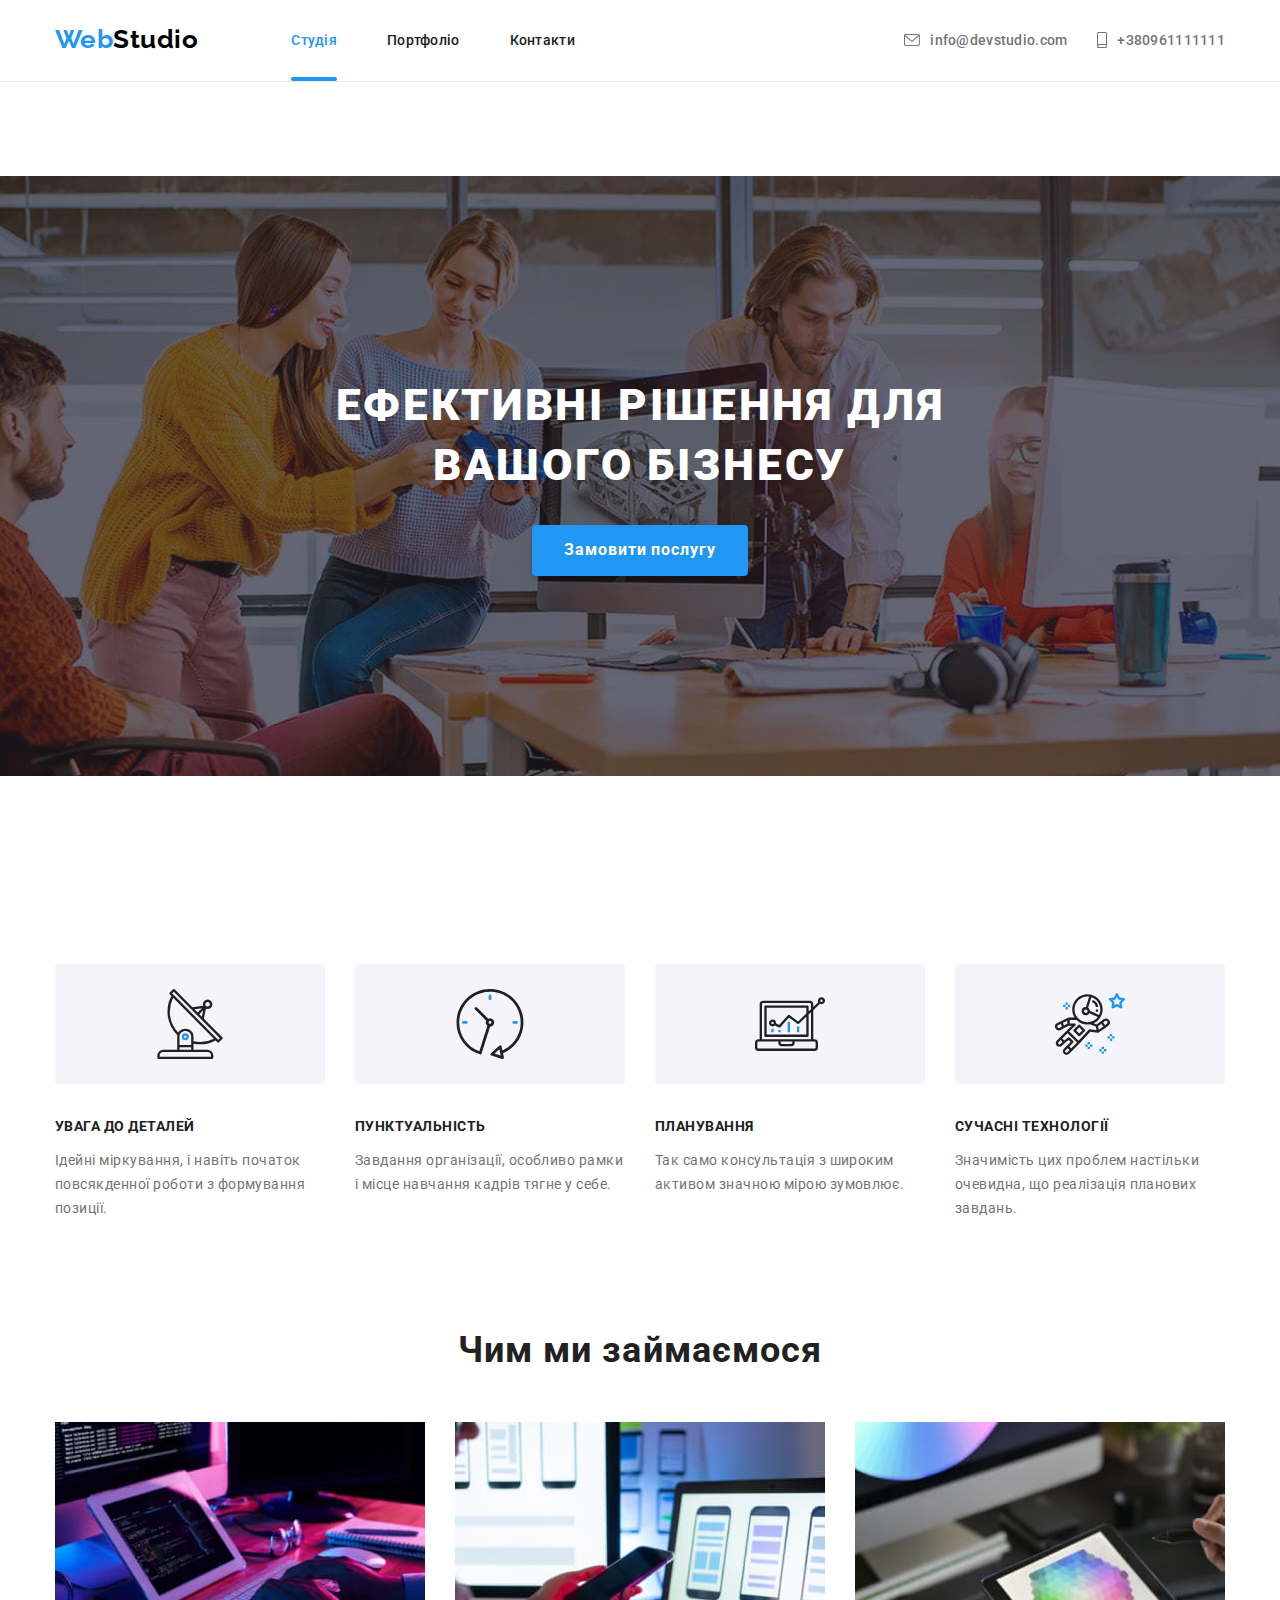
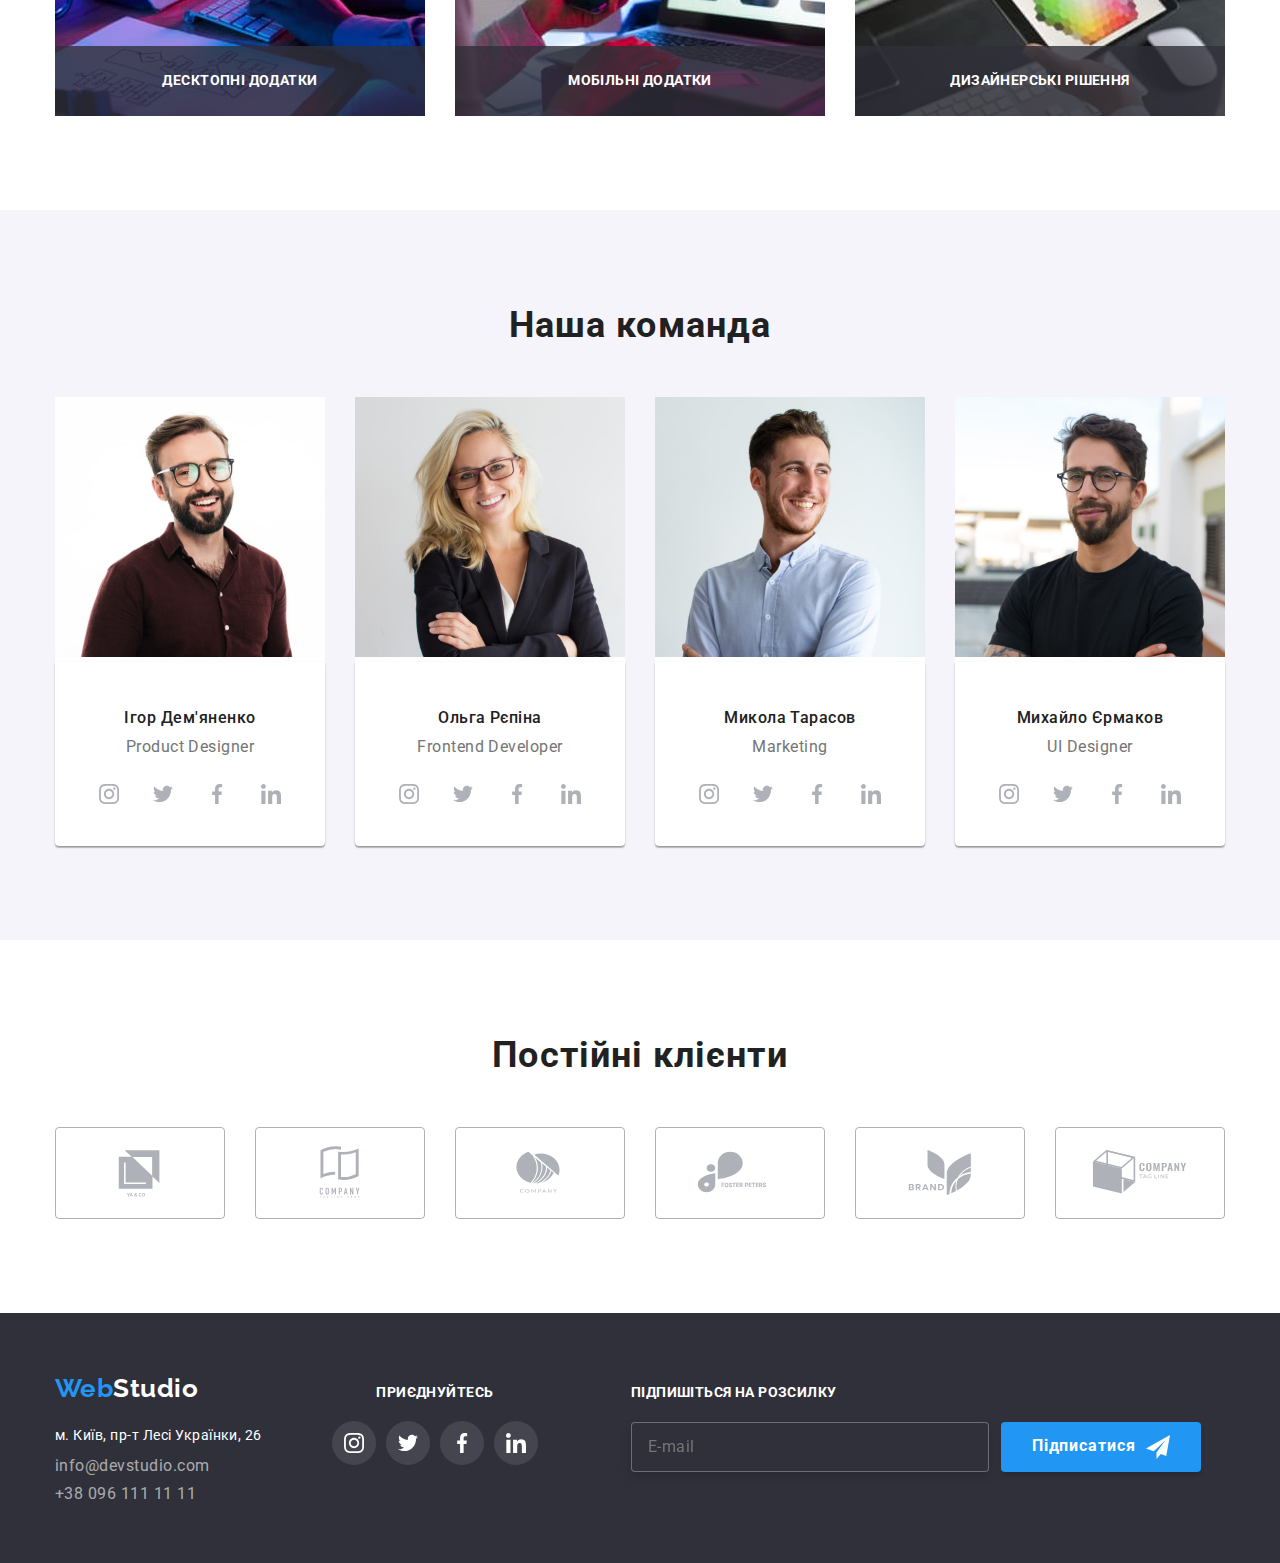
==== commit 8d5b20cb: "Разметка по ВЕМ" ====
--- a/index.html
+++ b/index.html
@@ -20,29 +20,31 @@
   <body>
     <!--Site nav-->
     <header class="header">
-      <div class="container main-nav">
-        <nav class="nav">
+      <div class="container main-navigation">
+        <nav class="site-navigation">
           <a href="./index.html" class="logo">
-            <span class="logo-first">Web</span><span class="logo-second">Studio</span>
+            <span class="logo--blue">Web</span><span class="logo--black">Studio</span>
           </a>
-          <ul class="site-nav list">
-            <li class="item"><a href="Студія" class="link current">Студія</a></li>
-            <li class="item"><a href="./portfolio.html" class="link">Портфоліо</a></li>
-            <li class="item"><a href="Контакти" class="link">Контакти</a></li>
+          <ul class="site-navigation__list">
+            <li class="site-navigation__item"><a href="Студія" class="link current">Студія</a></li>
+            <li class="site-navigation__item">
+              <a href="./portfolio.html" class="link">Портфоліо</a>
+            </li>
+            <li class="site-navigation__item"><a href="Контакти" class="link">Контакти</a></li>
           </ul>
         </nav>
-        <ul class="auth-nav list">
-          <li class="item">
-            <a class="auth-svg" href="#" aria-label="envelope">
-              <svg class="icon-envelope" width="16" height="12">
+        <ul class="connection__list">
+          <li class="connection__item">
+            <a class="connection__link" href="#" aria-label="envelope">
+              <svg class="connection__icon" width="16" height="12">
                 <use href="./images/symbol-defs.svg#icon-envelope"></use>
               </svg>
               info@devstudio.com
             </a>
           </li>
-          <li class="item">
-            <a class="auth-svg" href="#" aria-label="smartphone">
-              <svg class="icon-envelope" width="10" height="16">
+          <li class="connection__item">
+            <a class="connection__link" href="#" aria-label="smartphone">
+              <svg class="connection__icon" width="10" height="16">
                 <use href="./images/symbol-defs.svg#icon-smartphone"></use>
               </svg>
               +380961111111
@@ -314,48 +316,48 @@
       </section>
 
       <!-- Regular client -->
-      <section class="section regularclient">
+      <section class="regularclient__section regularclient">
         <div class="container">
-          <h2 class="title">Постійні клієнти</h2>
-          <ul class="clients list">
-            <li class="item">
-              <a class="clients-svg" href="#" aria-label="yako">
-                <svg class="clients-icon" width="106" height="60">
+          <h2 class="regularclient__title">Постійні клієнти</h2>
+          <ul class="regularclient__list">
+            <li class="regularclient__item">
+              <a class="regularclient__link" href="#" aria-label="yako">
+                <svg class="regularclient__icon" width="106" height="60">
                   <use href="./images/symbol-defs.svg#icon-yako"></use>
                 </svg>
               </a>
             </li>
-            <li class="item">
-              <a class="clients-svg" href="#" aria-label="tagline">
-                <svg class="clients-icon" width="106" height="60">
+            <li class="regularclient__item">
+              <a class="regularclient__link" href="#" aria-label="tagline">
+                <svg class="regularclient__icon" width="106" height="60">
                   <use href="./images/symbol-defs.svg#icon-tagline"></use>
                 </svg>
               </a>
             </li>
-            <li class="item">
-              <a class="clients-svg" href="#" aria-label="company">
-                <svg class="clients-icon" width="106" height="60">
+            <li class="regularclient__item">
+              <a class="regularclient__link" href="#" aria-label="company">
+                <svg class="regularclient__icon" width="106" height="60">
                   <use href="./images/symbol-defs.svg#icon-company"></use>
                 </svg>
               </a>
             </li>
-            <li class="item">
-              <a class="clients-svg" href="#" aria-label="foster">
-                <svg class="clients-icon" width="106" height="60">
+            <li class="regularclient__item">
+              <a class="regularclient__link" href="#" aria-label="foster">
+                <svg class="regularclient__icon" width="106" height="60">
                   <use href="./images/symbol-defs.svg#icon-foster"></use>
                 </svg>
               </a>
             </li>
-            <li class="item">
-              <a class="clients-svg" href="#" aria-label="brand">
-                <svg class="clients-icon" width="106" height="60">
+            <li class="regularclient__item">
+              <a class="regularclient__link" href="#" aria-label="brand">
+                <svg class="regularclient__icon" width="106" height="60">
                   <use href="./images/symbol-defs.svg#icon-brand"></use>
                 </svg>
               </a>
             </li>
-            <li class="item">
-              <a class="clients-svg" href="#" aria-label="tag">
-                <svg class="clients-icon" width="106" height="60">
+            <li class="regularclient__item">
+              <a class="regularclient__link" href="#" aria-label="tag">
+                <svg class="regularclient__icon" width="106" height="60">
                   <use href="./images/symbol-defs.svg#icon-tag"></use>
                 </svg>
               </a>
@@ -371,52 +373,56 @@
         <div class="container social">
           <div>
             <a href="./index.html" class="logo">
-              <span class="logo-first">Web</span><span class="logo-third">Studio</span>
+              <span class="logo--blue">Web</span><span class="logo--white">Studio</span>
             </a>
             <!--Contacts-->
             <address class="contacts">
-              <ul class="contacts list">
-                <li class="item">
+              <ul class="contacts__list contacts">
+                <li class="contacts__item">
                   <a
                     href="https://goo.gl/maps/4yeFiKxMRU1gBtnu8"
                     target="_blank"
                     rel="noopener noreferrer"
-                    class="address list"
+                    class="contacts__link--address"
                     >м. Київ, пр-т Лесі Українки, 26</a
                   >
                 </li>
-                <li class="item email"><a href="" class="connect">info@devstudio.com</a></li>
-                <li class="item phone"><a href="" class="connect">+38 096 111 11 11</a></li>
+                <li class="contacts__item">
+                  <a href="" class="contacts__link">info@devstudio.com</a>
+                </li>
+                <li class="contacts__item">
+                  <a href="" class="contacts__link">+38 096 111 11 11</a>
+                </li>
               </ul>
             </address>
           </div>
 
-          <div class="vector">
-            <h2 class="title">приєднуйтесь</h2>
-            <ul class="vector list">
-              <li class="item">
-                <a class="link-svg" href="#" aria-label="instagram">
+          <div class="prompted">
+            <h2 class="prompted__title">приєднуйтесь</h2>
+            <ul class="prompted__list">
+              <li class="prompted__item">
+                <a class="prompted__link" href="#" aria-label="instagram">
                   <svg class="icon" width="20" height="20">
                     <use href="./images/symbol-defs.svg#icon-instagram"></use>
                   </svg>
                 </a>
               </li>
-              <li class="item">
-                <a class="link-svg" href="#" aria-label="twitter">
+              <li class="prompted__item">
+                <a class="prompted__link" href="#" aria-label="twitter">
                   <svg class="icon" width="20" height="20">
                     <use href="./images/symbol-defs.svg#icon-twitter"></use>
                   </svg>
                 </a>
               </li>
-              <li class="item">
-                <a class="link-svg" href="#" aria-label="facebook">
+              <li class="prompted__item">
+                <a class="prompted__link" href="#" aria-label="facebook">
                   <svg class="icon" width="20" height="20">
                     <use href="./images/symbol-defs.svg#icon-facebook"></use>
                   </svg>
                 </a>
               </li>
-              <li class="item">
-                <a class="link-svg" href="#" aria-label="linkedin">
+              <li class="prompted__item">
+                <a class="prompted__link" href="#" aria-label="linkedin">
                   <svg class="icon" width="20" height="20">
                     <use href="./images/symbol-defs.svg#icon-linkedin"></use>
                   </svg>
@@ -447,45 +453,44 @@
 
     <div class="backdrop is-hidden" data-modal>
       <div class="modal">
-        <button class="button-modal-close" type="button" data-modal-close>
-          <svg class="close-svg" width="18" height="18">
+        <button class="modal__button--close" type="button" data-modal-close>
+          <svg class="modal__svg--close" width="18" height="18">
             <use href="./images/modalclose/symbol-defs.svg#icon-close-black-18dp-2-1-1"></use>
           </svg>
         </button>
 
         <form>
-          <h2 class="form-title">Залиште свої дані, ми вам передзвонимо</h2>
-          <div></div>
-          <div class="form-field">
-            <label for="name" class="form-label">Ім'я</label>
+          <h2 class="form__title">Залиште свої дані, ми вам передзвонимо</h2>
+          <div class="form__field">
+            <label for="name" class="form__label">Ім'я</label>
             <div class="case">
-              <input type="text" name="name" id="name" class="form-input" autocomplete="off" />
-              <svg class="form-icon first" width="18" height="18">
+              <input type="text" name="name" id="name" class="case__input" autocomplete="off" />
+              <svg class="case__icon--first" width="18" height="18">
                 <use href="./images/person/symbol-defs.svg#icon-person-black-18dp-1-1"></use>
               </svg>
             </div>
             <span class="cursor" heigt="16"></span>
           </div>
-          <div class="form-field">
-            <label for="phone" class="form-label">Телефон</label>
+          <div class="form__field">
+            <label for="phone" class="form__label">Телефон</label>
             <div class="case">
-              <input type="tel" name="phone" id="phone" class="form-input" autocomplete="off" />
-              <svg class="form-icon second" width="18" height="18">
+              <input type="tel" name="phone" id="phone" class="case__input" autocomplete="off" />
+              <svg class="case__icon--second" width="18" height="18">
                 <use href="./images/phone/symbol-defs.svg#icon-phone-black-18dp-1-1"></use>
               </svg>
             </div>
           </div>
-          <div class="form-field">
-            <label for="mail" class="form-label">Пошта</label>
+          <div class="form__field">
+            <label for="mail" class="form__label">Пошта</label>
             <div class="case">
-              <input type="email" name="mail" id="mail" class="form-input" autocomplete="off" />
-              <svg class="form-icon third" width="18" height="18">
+              <input type="email" name="mail" id="mail" class="case__input" autocomplete="off" />
+              <svg class="case__icon--third" width="18" height="18">
                 <use href="./images/email-form/symbol-defs.svg#icon-email-black-18dp-1-1"></use>
               </svg>
             </div>
           </div>
-          <div class="form-field">
-            <label for="feedback" class="form-label">Коментар</label
+          <div class="form__field">
+            <label for="feedback" class="form__label">Коментар</label
             ><textarea
               class="form-textarea"
               name="feedback"
@@ -494,24 +499,24 @@
             ></textarea>
           </div>
 
-          <div class="form-fields checkbox">
+          <div class="form__agree--checkbox form-agree">
             <input
               type="checkbox"
               name="contract"
               value="reading"
               id="contract"
-              class="form-input checkbox"
+              class="form-agree__input--checkbox"
             />
 
-            <label class="form-label text" for="contract">
-              <svg class="icon-checkbox" width="16" height="15">
+            <label class="form-agree__text" for="contract">
+              <svg class="form-agree__icon--checkbox" width="16" height="15">
                 <use href="./images/check/symbol-defs.svg#icon-Vector-1"></use>
               </svg>
               <span>Погоджуюся з розсилкою та приймаю</span>
-              <a href="" class="form-link">&nbsp;Умови договору</a>
+              <a href="" class="form-agree__link">&nbsp;Умови договору</a>
             </label>
           </div>
-          <button type="submit" class="form-button">Відправити</button>
+          <button type="submit" class="form__button">Відправити</button>
         </form>
       </div>
     </div>
--- a/css/main.min.css
+++ b/css/main.min.css
@@ -1 +1 @@
-@import"https://fonts.googleapis.com/css2?family=Raleway:wght@700&family=Roboto:wght@400;500;700;900&display=swap";@import"https://cdnjs.cloudflare.com/ajax/libs/modern-normalize/1.1.0/modern-normalize.min.css";body{background-color:var(--button-text-color);color:var(--primary-text-color);font-family:"Roboto",sans-serif;font-weight:400;font-style:normal;letter-spacing:.03em}.container{width:1200px;margin-left:auto;margin-right:auto;padding-right:15px;padding-left:15px}:root{--primary-text-color: rgba(33, 33, 33, 1);--secondary-text-color: rgba(117, 117, 117, 1);--tertiary-text-color: rgba(255, 255, 255, 0.6);--accent-color: rgba(33, 150, 243, 1);--logo-first-color: rgba(0, 0, 0, 1);--button-text-color: rgba(255, 255, 255, 1);--bcg-button-color: rgba(245, 244, 250, 1);--bcg-hero-color: rgba(47, 48, 58, 1);--color-border-projects: rgba(238, 238, 238, 1);--color-border-header: rgba(236, 236, 236, 1);--color-icon: rgba(175, 177, 184, 1);--gradient-hero: rgba(47, 48, 58, 0.4);--color-thumb-text: rgba(47, 48, 58, 0.8);--form-field-input: rgba(33, 33, 33, 0.2);--form-button-bcg-hover: rgba(24, 140, 232, 1)}:root{--timing-function: cubic-bezier(0.4, 0, 0.2, 1)}.projects.item:nth-child(3n),.clients.list .item:nth-child(3n){margin-right:0}.projects.item:nth-last-child(-n+3){margin-bottom:0}.projects.item:last-child,.clients.list .item:last-child{margin-right:0}section{margin:0;padding-top:94px;padding-bottom:94px}ul{padding:0;margin:0;list-style:none}h2{margin:0;margin-bottom:50px;color:var(--primary-text-color);font-weight:700;font-size:36px;line-height:1.2;text-align:center;letter-spacing:.03em}.header{border-bottom:1px solid #ececec}.main-nav{display:flex;align-items:center}.nav{display:flex;align-items:center}.site-nav{display:flex;margin-left:93px}.site-nav .item+.item{margin-left:50px}.link{display:block;position:relative;padding-top:32px;padding-bottom:32px;color:var(--primary-text-color);font-weight:500;font-size:14px;line-height:1.2;letter-spacing:.02em;text-decoration:none;transition:color 250ms var(--timing-function)}.link:hover,.link:focus{color:var(--accent-color)}.link.current{color:var(--accent-color)}.link.current::after{content:"";position:absolute;margin-top:11px;left:0;bottom:0;display:block;width:100%;height:4px;background-color:var(--accent-color);border-radius:2px;opacity:1}.auth-nav{display:flex;margin-left:auto}.auth-nav .item+.item{margin-left:30px}.auth-svg{display:inline-flex;align-items:center;padding-top:32px;padding-bottom:32px;color:var(--secondary-text-color);font-weight:500;font-size:14px;line-height:1.2;letter-spacing:.02em;text-decoration:none;transition:color 250ms var(--timing-function)}.auth-svg:hover,.auth-svg:focus{color:var(--accent-color)}.auth-svg .icon-envelope{fill:currentColor;margin-right:10px}.hero__overlay{max-width:1600px;height:600px;margin-right:auto;margin-left:auto;padding-top:200px;padding-bottom:200px;outline:1px solid var(--overlay);background-image:linear-gradient(var(--gradient-hero), var(--gradient-hero)),url("../images/hero.jpg");background-color:var(--bcg-hero-color);background-repeat:no-repeat;background-position:center;background-size:cover;text-align:center}.hero{text-align:center}.hero__title{margin-top:0;margin-bottom:30px;color:var(--button-text-color);font-weight:900;font-size:44px;line-height:1.36;letter-spacing:.06em;text-transform:uppercase}.hero__button{border-radius:4px;border:rgba(0,0,0,0);padding:10px 32px;min-width:216px;background-color:var(--accent-color);box-shadow:0px 4px 4px rgba(0,0,0,.15);color:var(--button-text-color);font-family:inherit;font-weight:700;font-size:16px;line-height:1.88;letter-spacing:.06em;text-align:center;align-items:center}.features{display:flex}.features .features__title{display:none}.features .feature+.feature{margin-left:30px}.feature__title{margin-top:30px;margin-bottom:10px;color:var(--primary-text-color);font-weight:700;font-size:14px;line-height:1.2;text-transform:uppercase;text-align:left}.feature__text{color:var(--secondary-text-color);font-size:14px;line-height:1.71}.feature::before{display:inline-block;content:"";width:270px;height:120px;border-radius:4px;background-color:var(--bcg-button-color);background-repeat:no-repeat;background-position:center}.feature__item--first::before{background-image:url(../images/antenna.svg)}.feature__item--second::before{background-image:url(../images/clock.svg)}.feature__item--third::before{background-image:url(../images/diagram.svg)}.feature__item--fouth::before{background-image:url(../images/astronaut.svg)}.works__section{margin:0;padding-top:0px;padding-bottom:94px}.works__list{display:flex;justify-content:space-between;max-height:294px}.works__list .works__item{display:block;position:relative;overflow:hidden}.thumb__text{margin:0;padding-top:27px;padding-bottom:27px}.thumb__img>.thumb__card{display:flex;content:"";position:absolute;width:370px;height:70px;bottom:0;justify-content:center;color:var(--button-text-color);background-color:var(--color-thumb-text);font-weight:700;font-size:14px;line-height:1.14;text-align:center;letter-spacing:.03em;text-transform:uppercase}.command__section{background-color:var(--bcg-button-color)}.command__list{display:flex;justify-content:space-between}.command__list .command__item{background-color:var(--button-text-color)}.person__name{padding-top:30px;padding-bottom:30px;box-shadow:0px 1px 3px rgba(0,0,0,.12),0px 1px 1px rgba(0,0,0,.14),0px 2px 1px rgba(0,0,0,.2);border-radius:0px 0px 4px 4px}.person__name .person__title{margin-bottom:10px;color:var(--primary-text-color);font-weight:500;font-size:16px;line-height:1.2;text-align:center}.person__name .person__post{margin-top:0;margin-bottom:0;color:var(--secondary-text-color);font-size:16px;line-height:1.2;text-align:center}.social__list{display:flex;justify-content:center;margin-top:16px}.social__list .social__item{margin-right:10px}.social__list .social__item:last-child{margin-right:0}.social__link{display:flex;width:44px;height:44px;justify-content:center;align-items:center;color:var(--color-icon);border-radius:50%;transition:color 250ms var(--timing-function),background-color 250ms var(--timing-function)}.social__link:hover,.social__link:focus{color:var(--button-text-color);background-color:var(--accent-color)}.social__link .social__icon{fill:currentColor}.clients.list{display:flex;justify-content:space-between}.clients.list .item{margin-right:30px;border-radius:1px}.clients-svg{display:flex;width:170px;height:92px;justify-content:center;align-items:center;color:var(--color-icon);border:1px solid var(--color-icon);border-radius:4px;transition:color 250ms var(--timing-function),border 250ms var(--timing-function)}.clients-svg:hover,.clients-svg:focus{color:var(--accent-color);border:1px solid var(--accent-color)}.clients-svg .clients-icon{fill:currentColor}.footer{display:flex;padding-top:60px;padding-bottom:60px;background-color:var(--bcg-hero-color)}.address{color:var(--button-text-color);font-style:normal;font-size:14px;line-height:1.7;text-decoration:none;transition:color 250ms var(--timing-function)}.address:hover,.address:hover{color:var(--accent-color)}.connect{color:var(--tertiary-text-color);font-family:"Roboto",sans-serif;font-style:normal;font-size:14px;line-height:1.7;text-decoration:none;transition:color 250ms var(--timing-function)}.connect:hover,.connect:focus{color:var(--accent-color)}.footer .logo{padding-top:0;padding-bottom:0;margin-bottom:20px}.contacts .item{margin-top:9px}.container.social{display:flex;align-items:baseline}.vector{margin-left:70px}.vector .title{margin-bottom:20px;color:var(--button-text-color);font-weight:700;font-size:14px;line-height:1.14;letter-spacing:.03em;text-transform:uppercase}.vector .list{display:flex}.vector .list .item{margin-right:10px}.vector .list .item:last-child{margin-right:0}.link-svg{display:flex;justify-content:center;align-items:center;width:44px;height:44px;border-radius:50%;fill:var(--button-text-color);background:rgba(255,255,255,.1);transition:background-color 250ms var(--timing-function)}.link-svg:hover,.link-svg:focus{background-color:var(--accent-color)}.title-none{display:none}ul.button.list{display:flex;justify-content:center}ul.button.list .item+.item{margin-left:8px}.button.secondary{display:inline-block;border-radius:4px;border:rgba(0,0,0,0);padding:6px 22px;min-width:73px;background-color:var(--bcg-button-color);color:var(--primary-text-color);box-shadow:none;border-radius:4px;font-family:inherit;font-weight:500;font-size:16px;line-height:1.6;text-align:center;transition:background-color 250ms var(--timing-function),color 250ms var(--timing-function),box-shadow 250ms var(--timing-function)}.button.secondary:hover,.button.secondary:focus{background-color:var(--accent-color);color:var(--button-text-color);box-shadow:0px 3px 1px rgba(0,0,0,.1),0px 1px 2px rgba(0,0,0,.08),0px 2px 2px rgba(0,0,0,.12)}.projects .title{color:var(--primary-text-color);font-weight:700;font-size:18px;line-height:2;letter-spacing:.06em;text-align:left}.projects h2.title{margin-bottom:4px}.projects .text{margin-top:0;margin-bottom:0;color:var(--secondary-text-color);font-size:16px;line-height:1.9;text-align:left}.section ul.button.list{padding:0;margin-bottom:50px;padding-top:0;padding-bottom:0}ul.projects.list{display:flex;flex-wrap:wrap}.projects.item{display:block;position:relative;width:370px;margin-right:30px;margin-bottom:30px;border:1px solid var(--color-border-projects);overflow:hidden;transition:box-shadow 250ms var(--timing-function),border 250ms var(--timing-function)}.projects.item:hover{box-shadow:0px 1px 1px rgba(0,0,0,.12),0px 4px 4px rgba(0,0,0,.06),1px 4px 6px rgba(0,0,0,.16);border:1px solid var(--color-border-projects)}.collection-name{padding:20px 24px}.box{display:block;content:"";position:relative;width:370px;height:294px;margin-left:auto;margin-right:auto;overflow:hidden}.projects.item:hover .projects-overlay{transform:translateY(0)}.projects-overlay{position:absolute;top:0;left:0;width:370px;height:294px;background-color:rgba(33,150,243,.9);transform:translateY(100%);transition:transform 250ms var(--timing-function)}.projects-overlay p{padding:63px 24px;color:var(--button-text-color);font-weight:400;font-size:18px;line-height:1.55;letter-spacing:.03em}.logo{display:block;padding-top:24px;padding-bottom:25px;font-family:"Raleway",sans-serif;font-weight:700;font-size:26px;line-height:1.2;text-decoration:none}.logo-first{color:var(--accent-color)}.logo-second{color:var(--logo-first-color)}.logo-third{color:var(--button-text-color)}.submit-form{display:block}.submit-form .submit-field{position:relative;margin-left:93px}.submit-form .submit-field .submit{display:flex;margin-top:20px}.submit-field>label{min-width:207px;font-weight:700;font-size:14px;line-height:1.14;letter-spacing:.03em;text-transform:uppercase;color:var(--button-text-color)}.submit>input{display:flex;align-items:center;min-width:358px;height:50px;padding:0;padding-left:16px;font-weight:400;font-size:16px;line-height:1.25;letter-spacing:.03em;color:var(--tertiary-text-color);background-color:var(--bcg-hero-color);border:1px solid rgba(255,255,255,.3);filter:drop-shadow(0px 4px 4px rgba(0, 0, 0, 0.15));border-radius:4px}.submit-button{display:flex;justify-content:center;align-items:center;min-width:200px;height:50px;margin-left:12px;padding:0;font-weight:700;font-size:16px;line-height:1.9;text-align:center;letter-spacing:.06em;color:var(--button-text-color);background-color:var(--accent-color);box-shadow:0px 4px 4px rgba(0,0,0,.15);border:var(--accent-color);border-radius:4px}.submit-button .submit-svg{width:24px;height:24px;padding:0;margin-left:10px;fill:currentColor}.backdrop{position:fixed;top:0;left:0;width:100%;height:100%;background-color:rgba(0,0,0,.2);opacity:1;visibility:visible;transition:opacity 250ms var(--timing-function),visibility 250ms var(--timing-function)}.modal{position:absolute;left:50%;top:50%;transform:translate(-50%, -50%) scale(1);min-width:528px;min-height:581px;background:var(--button-text-color);box-shadow:0px 1px 3px rgba(0,0,0,.12),0px 1px 1px rgba(0,0,0,.14),0px 2px 1px rgba(0,0,0,.2);border-radius:4px;transition:transform 250ms var(--timing-function)}.backdrop.is-hidden{visibility:hidden;opacity:0;pointer-events:none}.backdrop.is-hidden .modal{transform:translate(-50%, -50%) scale(0.6)}.button-modal-close{display:flex;position:absolute;content:"";justify-content:center;align-items:center;top:8px;right:8px;width:30px;height:30px;background:var(--button-text-color);border:1px solid rgba(0,0,0,.1);border-radius:50%;transition:cursor 250ms var(--timing-function)}.button-modal-close:hover{cursor:pointer}.close-svg{width:18px;height:18px;transition:fill 250ms var(--timing-function)}.close-svg:hover{fill:var(--accent-color)}.form-title{margin-top:40px;margin-bottom:12px;font-weight:700;font-size:20px;line-height:1.15;text-align:center;letter-spacing:.03em;color:var(--primary-text-color)}.form-field{display:flex;flex-direction:column;margin-bottom:10px;margin-right:40px;margin-left:40px}.form-field .form-label{position:relative;margin-bottom:4px;font-weight:400;font-size:12px;line-height:1.17;letter-spacing:.01em;text-align:left;color:var(--secondary-text-color)}.form-icon.first{position:absolute;width:18px;height:18px;top:50%;left:15px;transform:translateY(-60%);transition:fill 250ms var(--timing-function)}.form-icon.second{position:absolute;width:18px;height:18px;top:50%;left:15px;transform:translateY(-60%);transition:fill 250ms var(--timing-function)}.form-icon.third{position:absolute;width:18px;height:18px;top:50%;left:15px;transform:translateY(-60%);transition:fill 250ms var(--timing-function)}.form-input:hover~.form-icon,.form-input:focus~.form-icon{fill:var(--accent-color)}.case{position:relative;margin:0;padding:0}.case .form-input{margin:0;padding:0;padding-left:42px;width:448px;height:40px;border:1px solid var(--form-field-input);border-radius:4px;transition:border 250ms var(--timing-function),cursor 250ms var(--timing-function)}.case .form-input:hover,.case .form-input:focus{border:1px solid var(--accent-color);cursor:pointer}.form-field #feedback.form-textarea::-moz-placeholder{font-weight:400;font-size:12px;line-height:1.17;letter-spacing:.01em;color:rgba(117,117,117,.5)}.form-field #feedback.form-textarea:-ms-input-placeholder{font-weight:400;font-size:12px;line-height:1.17;letter-spacing:.01em;color:rgba(117,117,117,.5)}.form-field #feedback.form-textarea::placeholder{font-weight:400;font-size:12px;line-height:1.17;letter-spacing:.01em;color:rgba(117,117,117,.5)}.form-textarea{width:448px;height:120px;padding:12px 16px;resize:none;border:1px solid var(--form-field-input);border-radius:4px;transition:border 250ms var(--timing-function),cursor 250ms var(--timing-function)}.form-textarea:hover,.form-textarea:focus{border:1px solid var(--accent-color);cursor:pointer}.form-fields.checkbox{display:flex;content:"";align-items:center;justify-content:center}.form-fields.checkbox .form-input.checkbox{position:absolute;width:1px;height:1px;margin:-1px;padding:0;bottom:0;clip:rect(0 0 0 0);overflow:hidden}.form-input.checkbox:checked+.form-label.text .icon-checkbox{background-color:var(--accent-color);border:none;fill:var(---text-color);border:1px solid var(--accent-color);cursor:pointer}.form-label.text{display:flex;content:"";justify-content:center;align-items:center;margin:0;padding:0;font-weight:400;font-size:14px;line-height:1.71;letter-spacing:.03em;color:var(--secondary-text-color)}.form-label.text .icon-checkbox{margin-right:7px;border:2px solid var(--primary-text-color);fill:rgba(0,0,0,0)}.form-label.text .form-link{margin:0;color:var(--accent-color)}.form-button{display:flex;content:"";justify-content:center;align-items:center;width:200px;height:50px;padding:10px 52px;margin:auto;margin-top:30px;font-weight:700;font-size:16px;line-height:1.87;text-align:center;letter-spacing:.06em;color:var(--button-text-color);background:var(--accent-color);box-shadow:0px 4px 4px rgba(0,0,0,.15);border:var(--accent-color);border-radius:4px;transition:background-color 250ms var(--timing-function),box-shadow 250ms var(--timing-function),cursor 250ms var(--timing-function)}.form-button:hover,.form-button:focus{background-color:var(--form-button-bcg-hover);box-shadow:0px 4px 4px rgba(0,0,0,.15);cursor:pointer}/*# sourceMappingURL=main.min.css.map */+@import"https://fonts.googleapis.com/css2?family=Raleway:wght@700&family=Roboto:wght@400;500;700;900&display=swap";@import"https://cdnjs.cloudflare.com/ajax/libs/modern-normalize/1.1.0/modern-normalize.min.css";body{background-color:var(--button-text-color);color:var(--primary-text-color);font-family:"Roboto",sans-serif;font-weight:400;font-style:normal;letter-spacing:.03em}.container{width:1200px;margin-left:auto;margin-right:auto;padding-right:15px;padding-left:15px}:root{--primary-text-color: rgba(33, 33, 33, 1);--secondary-text-color: rgba(117, 117, 117, 1);--tertiary-text-color: rgba(255, 255, 255, 0.6);--accent-color: rgba(33, 150, 243, 1);--logo-first-color: rgba(0, 0, 0, 1);--button-text-color: rgba(255, 255, 255, 1);--bcg-button-color: rgba(245, 244, 250, 1);--bcg-hero-color: rgba(47, 48, 58, 1);--color-border-projects: rgba(238, 238, 238, 1);--color-border-header: rgba(236, 236, 236, 1);--color-icon: rgba(175, 177, 184, 1);--gradient-hero: rgba(47, 48, 58, 0.4);--color-thumb-text: rgba(47, 48, 58, 0.8);--form-field-input: rgba(33, 33, 33, 0.2);--form-button-bcg-hover: rgba(24, 140, 232, 1)}:root{--timing-function: cubic-bezier(0.4, 0, 0.2, 1)}.projects__item:nth-child(3n){margin-right:0}.projects__item:nth-last-child(-n+3){margin-bottom:0}.prompted__list .prompted__item:last-child,.regularclient__list .regularclient__item:last-child{margin-right:0}section{margin:0;padding-top:94px;padding-bottom:94px}ul{padding:0;margin:0;list-style:none}h2{margin:0;margin-bottom:50px;color:var(--primary-text-color);font-weight:700;font-size:36px;line-height:1.2;text-align:center;letter-spacing:.03em}.header{border-bottom:1px solid #ececec}.main-navigation{display:flex;align-items:center}.site-navigation{display:flex;align-items:center}.site-navigation__list{display:flex;margin-left:93px}.site-navigation__list .site-navigation__item+.site-navigation__item{margin-left:50px}.link{display:block;position:relative;padding-top:32px;padding-bottom:32px;color:var(--primary-text-color);font-weight:500;font-size:14px;line-height:1.2;letter-spacing:.02em;text-decoration:none;transition:color 250ms var(--timing-function)}.link:hover,.link:focus{color:var(--accent-color)}.link.current{position:relative;color:var(--accent-color)}.link.current::after{content:"";position:absolute;margin-top:11px;left:0;bottom:0;display:block;width:100%;height:4px;background-color:var(--accent-color);border-radius:2px;opacity:1}.connection__list{display:flex;margin-left:auto}.connection__list .connection__item+.connection__item{margin-left:30px}.connection__link{display:inline-flex;align-items:center;padding-top:32px;padding-bottom:32px;color:var(--secondary-text-color);font-weight:500;font-size:14px;line-height:1.2;letter-spacing:.02em;text-decoration:none;transition:color 250ms var(--timing-function)}.connection__link:hover,.connection__link:focus{color:var(--accent-color)}.connection__link .connection__icon{fill:currentColor;margin-right:10px}.hero__overlay{max-width:1600px;height:600px;margin-right:auto;margin-left:auto;padding-top:200px;padding-bottom:200px;outline:1px solid var(--overlay);background-image:linear-gradient(var(--gradient-hero), var(--gradient-hero)),url("../images/hero.jpg");background-color:var(--bcg-hero-color);background-repeat:no-repeat;background-position:center;background-size:cover;text-align:center}.hero{text-align:center}.hero__title{margin-top:0;margin-bottom:30px;color:var(--button-text-color);font-weight:900;font-size:44px;line-height:1.36;letter-spacing:.06em;text-transform:uppercase}.hero__button{border-radius:4px;border:rgba(0,0,0,0);padding:10px 32px;min-width:216px;background-color:var(--accent-color);box-shadow:0px 4px 4px rgba(0,0,0,.15);color:var(--button-text-color);font-family:inherit;font-weight:700;font-size:16px;line-height:1.88;letter-spacing:.06em;text-align:center;align-items:center}.features{display:flex}.features .features__title{display:none}.features .feature+.feature{margin-left:30px}.feature__title{margin-top:30px;margin-bottom:10px;color:var(--primary-text-color);font-weight:700;font-size:14px;line-height:1.2;text-transform:uppercase;text-align:left}.feature__text{color:var(--secondary-text-color);font-size:14px;line-height:1.71}.feature::before{display:inline-block;content:"";width:270px;height:120px;border-radius:4px;background-color:var(--bcg-button-color);background-repeat:no-repeat;background-position:center}.feature__item--first::before{background-image:url(../images/antenna.svg)}.feature__item--second::before{background-image:url(../images/clock.svg)}.feature__item--third::before{background-image:url(../images/diagram.svg)}.feature__item--fouth::before{background-image:url(../images/astronaut.svg)}.works__section{margin:0;padding-top:0px;padding-bottom:94px}.works__list{display:flex;justify-content:space-between;max-height:294px}.works__list .works__item{display:block;position:relative;overflow:hidden}.thumb__text{margin:0;padding-top:27px;padding-bottom:27px}.thumb__img>.thumb__card{display:flex;content:"";position:absolute;width:370px;height:70px;bottom:0;justify-content:center;color:var(--button-text-color);background-color:var(--color-thumb-text);font-weight:700;font-size:14px;line-height:1.14;text-align:center;letter-spacing:.03em;text-transform:uppercase}.command__section{background-color:var(--bcg-button-color)}.command__list{display:flex;justify-content:space-between}.command__list .command__item{background-color:var(--button-text-color)}.person__name{padding-top:30px;padding-bottom:30px;box-shadow:0px 1px 3px rgba(0,0,0,.12),0px 1px 1px rgba(0,0,0,.14),0px 2px 1px rgba(0,0,0,.2);border-radius:0px 0px 4px 4px}.person__name .person__title{margin-bottom:10px;color:var(--primary-text-color);font-weight:500;font-size:16px;line-height:1.2;text-align:center}.person__name .person__post{margin-top:0;margin-bottom:0;color:var(--secondary-text-color);font-size:16px;line-height:1.2;text-align:center}.social__list{display:flex;justify-content:center;margin-top:16px}.social__list .social__item{margin-right:10px}.social__list .social__item:last-child{margin-right:0}.social__link{display:flex;width:44px;height:44px;justify-content:center;align-items:center;color:var(--color-icon);border-radius:50%;transition:color 250ms var(--timing-function),background-color 250ms var(--timing-function)}.social__link:hover,.social__link:focus{color:var(--button-text-color);background-color:var(--accent-color)}.social__link .social__icon{fill:currentColor}.regularclient__list{display:flex}.regularclient__list .regularclient__item{margin-right:30px;border-radius:1px}.regularclient__link{display:flex;width:170px;height:92px;justify-content:center;align-items:center;color:var(--color-icon);border:1px solid var(--color-icon);border-radius:4px;transition:color 250ms var(--timing-function),border 250ms var(--timing-function)}.regularclient__link:hover,.regularclient__link:focus{color:var(--accent-color);border:1px solid var(--accent-color)}.regularclient__link .regularclient__icon{fill:currentColor}.footer{display:flex;padding-top:60px;padding-bottom:60px;background-color:var(--bcg-hero-color)}.contacts__link--address{color:var(--button-text-color);font-style:normal;font-size:14px;line-height:1.7;text-decoration:none;transition:color 250ms var(--timing-function)}.contacts__link--address:hover,.contacts__link--address:hover{color:var(--accent-color)}.contacts__link{color:var(--tertiary-text-color);font-style:normal;text-decoration:none;transition:color 250ms var(--timing-function)}.contacts__link:hover,.contacts__link:focus{color:var(--accent-color)}.footer .logo{padding-top:0;padding-bottom:0;margin-bottom:20px}.contacts__item{margin-top:9px}.container.social{display:flex;align-items:baseline}.prompted{margin-left:70px}.prompted .prompted__title{margin-bottom:20px;color:var(--button-text-color);font-weight:700;font-size:14px;line-height:1.14;letter-spacing:.03em;text-transform:uppercase}.prompted__list{display:flex}.prompted__list .prompted__item{margin-right:10px}.prompted__link{display:flex;justify-content:center;align-items:center;width:44px;height:44px;border-radius:50%;fill:var(--button-text-color);background:rgba(255,255,255,.1);transition:background-color 250ms var(--timing-function)}.prompted__link:hover,.prompted__link:focus{background-color:var(--accent-color)}.portfolio__title--none{display:none}.portfolio-button__list{display:flex;justify-content:center}.portfolio-button__list .portfolio-button__item+.portfolio-button__item{padding:0;padding-top:0;padding-bottom:0;margin-left:8px;margin-bottom:50px}.portfolio__button{display:inline-block;border-radius:4px;border:rgba(0,0,0,0);padding:6px 22px;min-width:73px;background-color:var(--bcg-button-color);color:var(--primary-text-color);box-shadow:none;border-radius:4px;font-family:inherit;font-weight:500;font-size:16px;line-height:1.6;text-align:center;transition:background-color 250ms var(--timing-function),color 250ms var(--timing-function),box-shadow 250ms var(--timing-function)}.portfolio__button:hover,.portfolio__button:focus{background-color:var(--accent-color);color:var(--button-text-color);box-shadow:0px 3px 1px rgba(0,0,0,.1),0px 1px 2px rgba(0,0,0,.08),0px 2px 2px rgba(0,0,0,.12)}.projects__type{padding:20px 24px}.projects__type .projects__name{margin-bottom:4px;color:var(--primary-text-color);font-weight:700;font-size:18px;line-height:2;letter-spacing:.06em;text-align:left}.projects__type .projects__app{margin-top:0;margin-bottom:0;color:var(--secondary-text-color);font-size:16px;line-height:1.9;text-align:left}.projects__list{display:flex;flex-wrap:wrap}.projects__item{display:block;position:relative;width:370px;margin-right:30px;margin-bottom:30px;border:1px solid var(--color-border-projects);overflow:hidden;transition:box-shadow 250ms var(--timing-function),border 250ms var(--timing-function)}.projects__item:hover{box-shadow:0px 1px 1px rgba(0,0,0,.12),0px 4px 4px rgba(0,0,0,.06),1px 4px 6px rgba(0,0,0,.16);border:1px solid var(--color-border-projects)}.projects__box{display:block;content:"";position:relative;width:370px;height:294px;margin-left:auto;margin-right:auto;overflow:hidden}.projects__item:hover .projects__overlay{transform:translateY(0)}.projects__overlay{position:absolute;top:0;left:0;width:370px;height:294px;background-color:rgba(33,150,243,.9);transform:translateY(100%);transition:transform 250ms var(--timing-function)}.projects__overlay p{padding:63px 24px;color:var(--button-text-color);font-weight:400;font-size:18px;line-height:1.55;letter-spacing:.03em}.logo{display:block;padding-top:24px;padding-bottom:25px;font-family:"Raleway",sans-serif;font-weight:700;font-size:26px;line-height:1.2;text-decoration:none}.logo--blue{color:var(--accent-color)}.logo--black{color:var(--logo-first-color)}.logo--white{color:var(--button-text-color)}.submit-form{display:block}.submit-form .submit-field{position:relative;margin-left:93px}.submit-form .submit-field .submit{display:flex;margin-top:20px}.submit-field>label{min-width:207px;font-weight:700;font-size:14px;line-height:1.14;letter-spacing:.03em;text-transform:uppercase;color:var(--button-text-color)}.submit>input{display:flex;align-items:center;min-width:358px;height:50px;padding:0;padding-left:16px;font-weight:400;font-size:16px;line-height:1.25;letter-spacing:.03em;color:var(--tertiary-text-color);background-color:var(--bcg-hero-color);border:1px solid rgba(255,255,255,.3);filter:drop-shadow(0px 4px 4px rgba(0, 0, 0, 0.15));border-radius:4px}.submit-button{display:flex;justify-content:center;align-items:center;min-width:200px;height:50px;margin-left:12px;padding:0;font-weight:700;font-size:16px;line-height:1.9;text-align:center;letter-spacing:.06em;color:var(--button-text-color);background-color:var(--accent-color);box-shadow:0px 4px 4px rgba(0,0,0,.15);border:var(--accent-color);border-radius:4px}.submit-button .submit-svg{width:24px;height:24px;padding:0;margin-left:10px;fill:currentColor}.backdrop{position:fixed;top:0;left:0;width:100%;height:100%;background-color:rgba(0,0,0,.2);opacity:1;visibility:visible;transition:opacity 250ms var(--timing-function),visibility 250ms var(--timing-function)}.modal{position:absolute;left:50%;top:50%;transform:translate(-50%, -50%) scale(1);min-width:528px;min-height:581px;background:var(--button-text-color);box-shadow:0px 1px 3px rgba(0,0,0,.12),0px 1px 1px rgba(0,0,0,.14),0px 2px 1px rgba(0,0,0,.2);border-radius:4px;transition:transform 250ms var(--timing-function)}.backdrop.is-hidden{visibility:hidden;opacity:0;pointer-events:none}.backdrop.is-hidden .modal{transform:translate(-50%, -50%) scale(0.6)}.modal__button--close{display:flex;position:absolute;content:"";justify-content:center;align-items:center;top:8px;right:8px;width:30px;height:30px;background:var(--button-text-color);border:1px solid rgba(0,0,0,.1);border-radius:50%;transition:cursor 250ms var(--timing-function)}.modal__button--close:hover{cursor:pointer}.modal__svg--close{width:18px;height:18px;transition:fill 250ms var(--timing-function)}.modal__svg--close:hover{fill:var(--accent-color)}.form__title{margin-top:40px;margin-bottom:12px;font-weight:700;font-size:20px;line-height:1.15;text-align:center;letter-spacing:.03em;color:var(--primary-text-color)}.form__field{display:flex;flex-direction:column;margin-bottom:10px;margin-right:40px;margin-left:40px}.form__field .form__label{position:relative;margin-bottom:4px;font-weight:400;font-size:12px;line-height:1.17;letter-spacing:.01em;text-align:left;color:var(--secondary-text-color)}.case__icon--first{position:absolute;width:18px;height:18px;top:50%;left:15px;transform:translateY(-60%);transition:fill 250ms var(--timing-function)}.case__icon--second{position:absolute;width:18px;height:18px;top:50%;left:15px;transform:translateY(-60%);transition:fill 250ms var(--timing-function)}.case__icon--third{position:absolute;width:18px;height:18px;top:50%;left:15px;transform:translateY(-60%);transition:fill 250ms var(--timing-function)}.case__input:hover~.form-icon,.case__input:focus~.form-icon{fill:var(--accent-color)}.case{position:relative;margin:0;padding:0}.case .case__input{margin:0;padding:0;padding-left:42px;width:448px;height:40px;border:1px solid var(--form-field-input);border-radius:4px;transition:border 250ms var(--timing-function),cursor 250ms var(--timing-function)}.case .case__input:hover,.case .case__input:focus{border:1px solid var(--accent-color);cursor:pointer}.form__field #feedback.form-textarea::-moz-placeholder{font-weight:400;font-size:12px;line-height:1.17;letter-spacing:.01em;color:rgba(117,117,117,.5)}.form__field #feedback.form-textarea:-ms-input-placeholder{font-weight:400;font-size:12px;line-height:1.17;letter-spacing:.01em;color:rgba(117,117,117,.5)}.form__field #feedback.form-textarea::placeholder{font-weight:400;font-size:12px;line-height:1.17;letter-spacing:.01em;color:rgba(117,117,117,.5)}.form-textarea{width:448px;height:120px;padding:12px 16px;resize:none;border:1px solid var(--form-field-input);border-radius:4px;transition:border 250ms var(--timing-function),cursor 250ms var(--timing-function)}.form-textarea:hover,.form-textarea:focus{border:1px solid var(--accent-color);cursor:pointer}.form__agree--checkbox{display:flex;content:"";align-items:center;justify-content:center}.form__agree--checkbox .form-agree__input--checkbox{position:absolute;width:1px;height:1px;margin:-1px;padding:0;bottom:0;clip:rect(0 0 0 0);overflow:hidden}.form__input--checkbox:checked+.form-agree__text .form-agree__icon--checkbox{background-color:var(--accent-color);border:none;fill:var(---text-color);border:1px solid var(--accent-color);cursor:pointer}.form-agree__text{display:flex;content:"";justify-content:center;align-items:center;margin:0;padding:0;font-weight:400;font-size:14px;line-height:1.71;letter-spacing:.03em;color:var(--secondary-text-color)}.form-agree__text .form-agree__icon--checkbox{margin-right:7px;border:2px solid var(--primary-text-color);fill:rgba(0,0,0,0)}.form-agree__text .form-agree__link{margin:0;color:var(--accent-color)}.form__button{display:flex;content:"";justify-content:center;align-items:center;width:200px;height:50px;padding:10px 52px;margin:auto;margin-top:30px;font-weight:700;font-size:16px;line-height:1.87;text-align:center;letter-spacing:.06em;color:var(--button-text-color);background:var(--accent-color);box-shadow:0px 4px 4px rgba(0,0,0,.15);border:var(--accent-color);border-radius:4px;transition:background-color 250ms var(--timing-function),box-shadow 250ms var(--timing-function),cursor 250ms var(--timing-function)}.form__button:hover,.form__button:focus{background-color:var(--form-button-bcg-hover);box-shadow:0px 4px 4px rgba(0,0,0,.15);cursor:pointer}/*# sourceMappingURL=main.min.css.map */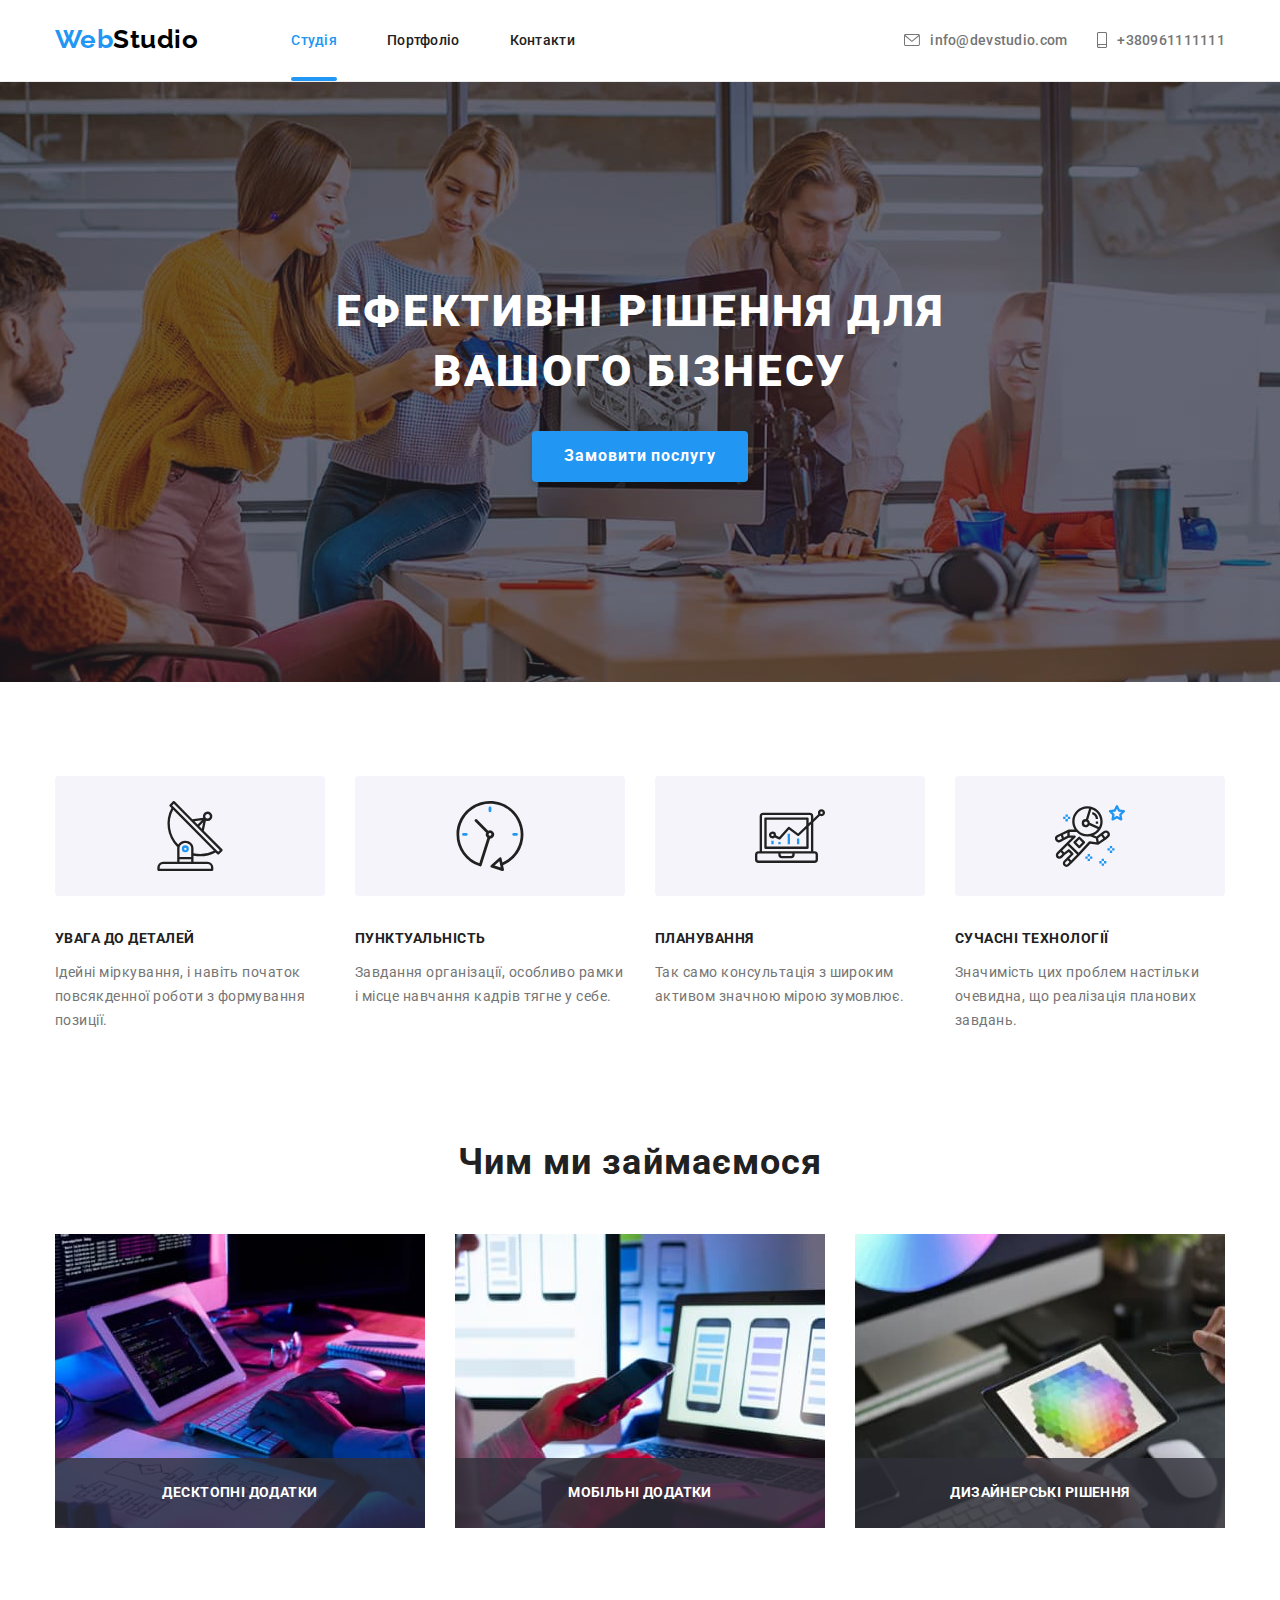
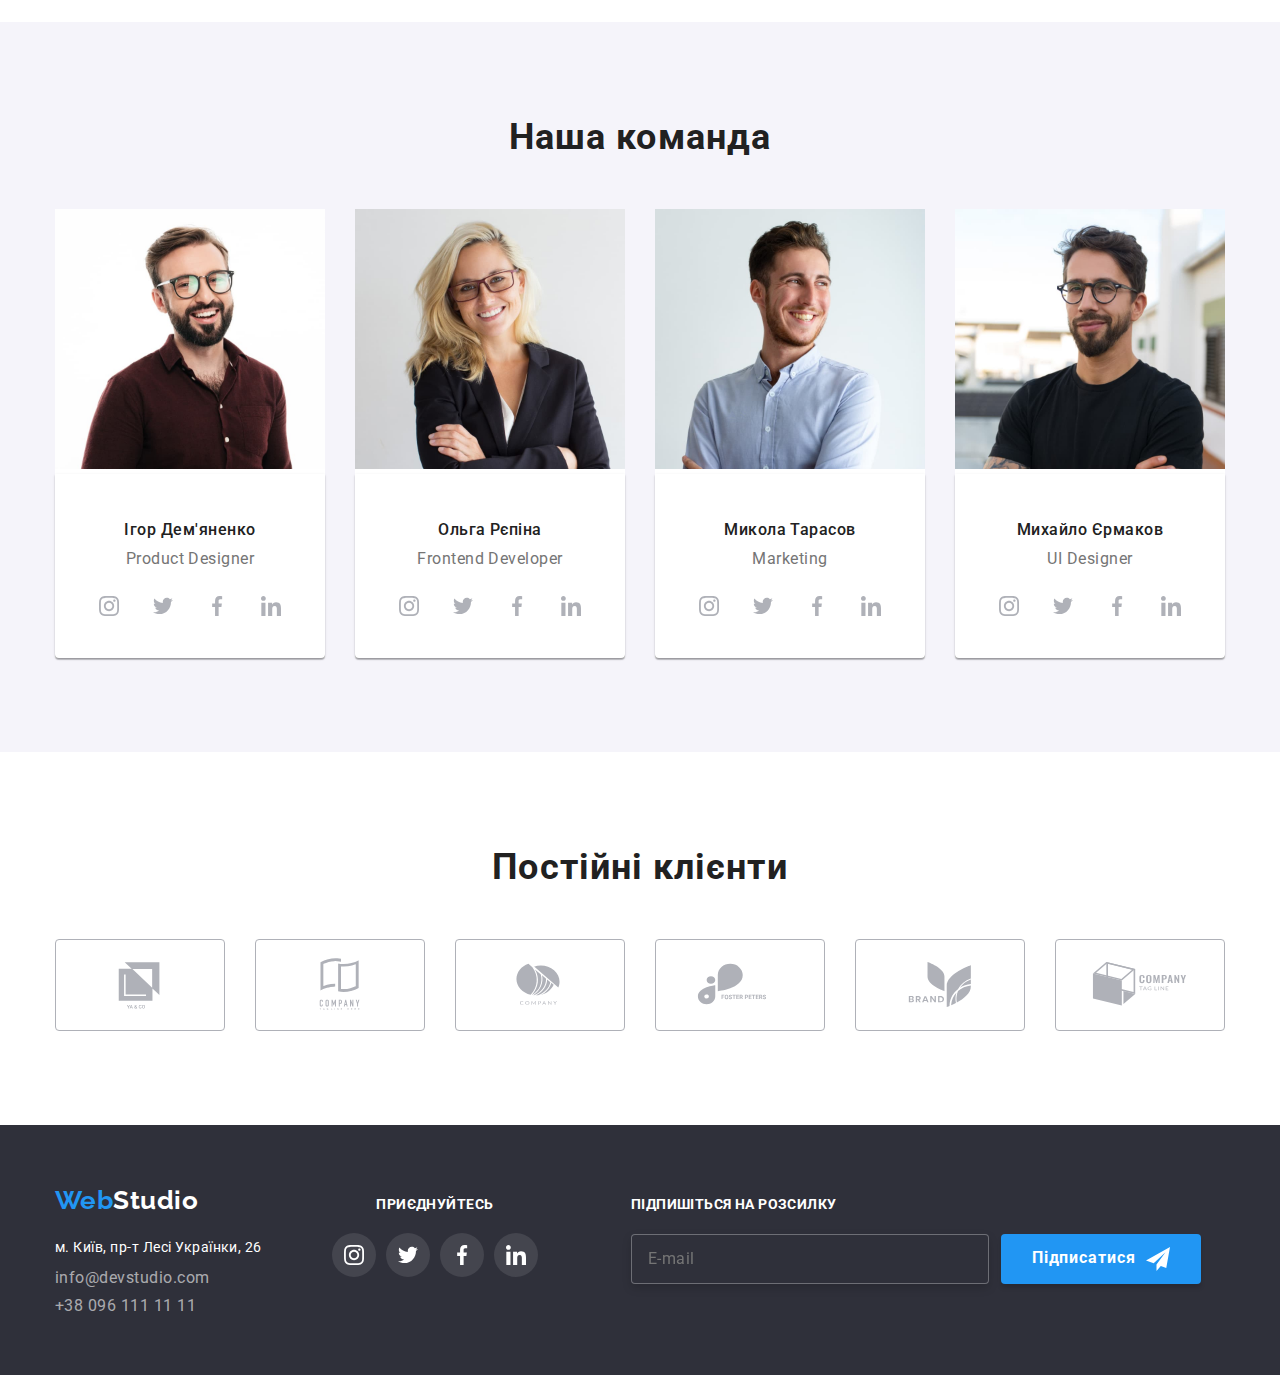
==== commit a798ad2a: "Исправляет за методологией BEM" ====
--- a/index.html
+++ b/index.html
@@ -20,7 +20,7 @@
   <body>
     <!--Site nav-->
     <header class="header">
-      <div class="container main-navigation">
+      <div class="main-navigation">
         <nav class="site-navigation">
           <a href="./index.html" class="logo">
             <span class="logo--blue">Web</span><span class="logo--black">Studio</span>
@@ -33,7 +33,7 @@
             <li class="site-navigation__item"><a href="Контакти" class="link">Контакти</a></li>
           </ul>
         </nav>
-        <ul class="connection__list">
+        <ul class="connection">
           <li class="connection__item">
             <a class="connection__link" href="#" aria-label="envelope">
               <svg class="connection__icon" width="16" height="12">
@@ -55,8 +55,8 @@
     </header>
 
     <main>
-      <section class="hero__section">
-        <div class="hero__overlay hero">
+      <section class="hero">
+        <div class="hero__overlay">
           <h1 class="hero__title">
             Ефективні рішення для <br />
             вашого бізнесу
@@ -66,31 +66,31 @@
       </section>
 
       <!--Features-->
-      <section class="features__section features">
+      <section class="features">
+        <h2 class="features__title">Особливості</h2>
         <div class="container">
-          <h2 class="features__title">Особливості</h2>
-          <ul class="features list">
-            <li class="feature__item--first feature">
-              <h3 class="feature__title">УВАГА ДО ДЕТАЛЕЙ</h3>
-              <p class="feature__text">
+          <ul class="features__list">
+            <li class="features__item--first features__item">
+              <h3 class="features__name">УВАГА ДО ДЕТАЛЕЙ</h3>
+              <p class="features__text">
                 Ідейні міркування, і навіть початок повсякденної роботи з формування позиції.
               </p>
             </li>
-            <li class="feature__item--second feature">
-              <h3 class="feature__title">ПУНКТУАЛЬНІСТЬ</h3>
-              <p class="feature__text">
+            <li class="features__item--second features__item">
+              <h3 class="features__name">ПУНКТУАЛЬНІСТЬ</h3>
+              <p class="features__text">
                 Завдання організації, особливо рамки і місце навчання кадрів тягне у себе.
               </p>
             </li>
-            <li class="feature__item--third feature">
-              <h3 class="feature__title">ПЛАНУВАННЯ</h3>
-              <p class="feature__text">
+            <li class="features__item--third features__item">
+              <h3 class="features__name">ПЛАНУВАННЯ</h3>
+              <p class="features__text">
                 Так само консультація з широким активом значною мірою зумовлює.
               </p>
             </li>
-            <li class="feature__item--fouth feature">
-              <h3 class="feature__title">СУЧАСНІ ТЕХНОЛОГІЇ</h3>
-              <p class="feature__text">
+            <li class="features__item--fouth features__item">
+              <h3 class="features__name">СУЧАСНІ ТЕХНОЛОГІЇ</h3>
+              <p class="features__text">
                 Значимість цих проблем настільки очевидна, що реалізація планових завдань.
               </p>
             </li>
@@ -99,49 +99,46 @@
       </section>
 
       <!--Work-->
-      <section class="works__section">
+      <section class="works">
+        <h2 class="works__title">Чим ми займаємося</h2>
         <div class="container">
-          <h2 class="works__title works">Чим ми займаємося</h2>
           <ul class="works__list">
             <li class="works__item">
-              <div class="thumb__work thumb">
-                <div class="thumb__img">
-                  <img
-                    src="./images/box1.jpg"
-                    alt="Людина за комп'ютером"
-                    width="370"
-                    height="294"
-                  />
-                  <div class="thumb__card"><p class="thumb__text">Десктопні додатки</p></div>
-                </div>
+              <div class="thumb">
+                <img
+                  src="./images/box1.jpg"
+                  alt="Людина за комп'ютером"
+                  width="370"
+                  height="294"
+                  class="thumb__img"
+                />
+                <div class="thumb__card"><p class="thumb__text">Десктопні додатки</p></div>
               </div>
             </li>
 
             <li class="works__item">
-              <div class="thumb__work thumb">
-                <div class="thumb__img">
-                  <img
-                    src="./images/box2.jpg"
-                    alt="Людина за комп'ютером"
-                    width="370"
-                    height="294"
-                  />
-                  <div class="thumb__card"><p class="thumb__text">Мобільні додатки</p></div>
-                </div>
+              <div class="thumb">
+                <img
+                  src="./images/box2.jpg"
+                  alt="Людина за комп'ютером"
+                  width="370"
+                  height="294"
+                  class="thumb__img"
+                />
+                <div class="thumb__card"><p class="thumb__text">Мобільні додатки</p></div>
               </div>
             </li>
 
             <li class="works__item">
-              <div class="thumb__work thumb">
-                <div class="thumb__img">
-                  <img
-                    src="./images/box3.jpg"
-                    alt="Людина за комп'ютером"
-                    width="370"
-                    height="294"
-                  />
-                  <div class="thumb__card"><p class="thumb__text">Дизайнерські рішення</p></div>
-                </div>
+              <div class="thumb">
+                <img
+                  src="./images/box3.jpg"
+                  alt="Людина за комп'ютером"
+                  width="370"
+                  height="294"
+                  class="thumb__img"
+                />
+                <div class="thumb__card"><p class="thumb__text">Дизайнерські рішення</p></div>
               </div>
             </li>
           </ul>
@@ -149,9 +146,9 @@
       </section>
 
       <!--Command-->
-      <section class="command__section">
+      <section class="command">
+        <h2 class="command__title">Наша команда</h2>
         <div class="container">
-          <h2 class="command__title command">Наша команда</h2>
           <ul class="command__list">
             <li class="command__item">
               <img
@@ -160,10 +157,10 @@
                 width="270"
                 height="260"
               />
-              <div class="person__name person">
+              <div class="person">
                 <h3 class="person__title">Ігор Дем'яненко</h3>
                 <p class="person__post">Product Designer</p>
-                <ul class="social__list social">
+                <ul class="social">
                   <li class="social__item">
                     <a class="social__link" href="#" aria-label="instagram">
                       <svg class="social__icon" width="20" height="20">
@@ -202,10 +199,10 @@
                 width="270"
                 height="260"
               />
-              <div class="person__name person">
+              <div class="person">
                 <h3 class="person__title">Ольга Рєпіна</h3>
                 <p class="person__post">Frontend Developer</p>
-                <ul class="social__list social">
+                <ul class="social">
                   <li class="social__item">
                     <a class="social__link" href="#" aria-label="instagram">
                       <svg class="social__icon" width="20" height="20">
@@ -239,10 +236,10 @@
             </li>
             <li class="command__item">
               <img src="./images/marketing.jpg" alt="Marketing" width="270" height="260" />
-              <div class="person__name person">
+              <div class="person">
                 <h3 class="person__title">Микола Тарасов</h3>
                 <p class="person__post">Marketing</p>
-                <ul class="social__list social">
+                <ul class="social">
                   <li class="social__item">
                     <a class="social__link" href="#" aria-label="instagram">
                       <svg class="social__icon" width="20" height="20">
@@ -276,10 +273,10 @@
             </li>
             <li class="command__item">
               <img src="./images/uidesigner.jpg" alt="UI Designer" width="270" height="260" />
-              <div class="person__name person">
+              <div class="person">
                 <h3 class="person__title">Михайло Єрмаков</h3>
                 <p class="person__post">UI Designer</p>
-                <ul class="social__list social">
+                <ul class="social">
                   <li class="social__item">
                     <a class="social__link" href="#" aria-label="instagram">
                       <svg class="social__icon" width="20" height="20">
@@ -316,9 +313,9 @@
       </section>
 
       <!-- Regular client -->
-      <section class="regularclient__section regularclient">
+      <section class="regularclient">
+        <h2 class="regularclient__title">Постійні клієнти</h2>
         <div class="container">
-          <h2 class="regularclient__title">Постійні клієнти</h2>
           <ul class="regularclient__list">
             <li class="regularclient__item">
               <a class="regularclient__link" href="#" aria-label="yako">
@@ -370,14 +367,14 @@
     <!--Footer-->
     <footer>
       <div class="footer">
-        <div class="container social">
+        <div class="container">
           <div>
             <a href="./index.html" class="logo">
               <span class="logo--blue">Web</span><span class="logo--white">Studio</span>
             </a>
             <!--Contacts-->
             <address class="contacts">
-              <ul class="contacts__list contacts">
+              <ul class="contacts__list">
                 <li class="contacts__item">
                   <a
                     href="https://goo.gl/maps/4yeFiKxMRU1gBtnu8"
@@ -432,7 +429,7 @@
           </div>
 
           <div>
-            <form class="submit-form">
+            <form class="form">
               <div class="submit-field">
                 <label for="email">Підпишіться на розсилку</label>
                 <div class="submit">
@@ -459,7 +456,7 @@
           </svg>
         </button>
 
-        <form>
+        <form class="form">
           <h2 class="form__title">Залиште свої дані, ми вам передзвонимо</h2>
           <div class="form__field">
             <label for="name" class="form__label">Ім'я</label>
@@ -492,7 +489,7 @@
           <div class="form__field">
             <label for="feedback" class="form__label">Коментар</label
             ><textarea
-              class="form-textarea"
+              class="form__textarea"
               name="feedback"
               id="feedback"
               placeholder="Введіть текст"
--- a/css/main.min.css
+++ b/css/main.min.css
@@ -1 +1 @@
-@import"https://fonts.googleapis.com/css2?family=Raleway:wght@700&family=Roboto:wght@400;500;700;900&display=swap";@import"https://cdnjs.cloudflare.com/ajax/libs/modern-normalize/1.1.0/modern-normalize.min.css";body{background-color:var(--button-text-color);color:var(--primary-text-color);font-family:"Roboto",sans-serif;font-weight:400;font-style:normal;letter-spacing:.03em}.container{width:1200px;margin-left:auto;margin-right:auto;padding-right:15px;padding-left:15px}:root{--primary-text-color: rgba(33, 33, 33, 1);--secondary-text-color: rgba(117, 117, 117, 1);--tertiary-text-color: rgba(255, 255, 255, 0.6);--accent-color: rgba(33, 150, 243, 1);--logo-first-color: rgba(0, 0, 0, 1);--button-text-color: rgba(255, 255, 255, 1);--bcg-button-color: rgba(245, 244, 250, 1);--bcg-hero-color: rgba(47, 48, 58, 1);--color-border-projects: rgba(238, 238, 238, 1);--color-border-header: rgba(236, 236, 236, 1);--color-icon: rgba(175, 177, 184, 1);--gradient-hero: rgba(47, 48, 58, 0.4);--color-thumb-text: rgba(47, 48, 58, 0.8);--form-field-input: rgba(33, 33, 33, 0.2);--form-button-bcg-hover: rgba(24, 140, 232, 1)}:root{--timing-function: cubic-bezier(0.4, 0, 0.2, 1)}.projects__item:nth-child(3n){margin-right:0}.projects__item:nth-last-child(-n+3){margin-bottom:0}.prompted__list .prompted__item:last-child,.regularclient__list .regularclient__item:last-child{margin-right:0}section{margin:0;padding-top:94px;padding-bottom:94px}ul{padding:0;margin:0;list-style:none}h2{margin:0;margin-bottom:50px;color:var(--primary-text-color);font-weight:700;font-size:36px;line-height:1.2;text-align:center;letter-spacing:.03em}.header{border-bottom:1px solid #ececec}.main-navigation{display:flex;align-items:center}.site-navigation{display:flex;align-items:center}.site-navigation__list{display:flex;margin-left:93px}.site-navigation__list .site-navigation__item+.site-navigation__item{margin-left:50px}.link{display:block;position:relative;padding-top:32px;padding-bottom:32px;color:var(--primary-text-color);font-weight:500;font-size:14px;line-height:1.2;letter-spacing:.02em;text-decoration:none;transition:color 250ms var(--timing-function)}.link:hover,.link:focus{color:var(--accent-color)}.link.current{position:relative;color:var(--accent-color)}.link.current::after{content:"";position:absolute;margin-top:11px;left:0;bottom:0;display:block;width:100%;height:4px;background-color:var(--accent-color);border-radius:2px;opacity:1}.connection__list{display:flex;margin-left:auto}.connection__list .connection__item+.connection__item{margin-left:30px}.connection__link{display:inline-flex;align-items:center;padding-top:32px;padding-bottom:32px;color:var(--secondary-text-color);font-weight:500;font-size:14px;line-height:1.2;letter-spacing:.02em;text-decoration:none;transition:color 250ms var(--timing-function)}.connection__link:hover,.connection__link:focus{color:var(--accent-color)}.connection__link .connection__icon{fill:currentColor;margin-right:10px}.hero__overlay{max-width:1600px;height:600px;margin-right:auto;margin-left:auto;padding-top:200px;padding-bottom:200px;outline:1px solid var(--overlay);background-image:linear-gradient(var(--gradient-hero), var(--gradient-hero)),url("../images/hero.jpg");background-color:var(--bcg-hero-color);background-repeat:no-repeat;background-position:center;background-size:cover;text-align:center}.hero{text-align:center}.hero__title{margin-top:0;margin-bottom:30px;color:var(--button-text-color);font-weight:900;font-size:44px;line-height:1.36;letter-spacing:.06em;text-transform:uppercase}.hero__button{border-radius:4px;border:rgba(0,0,0,0);padding:10px 32px;min-width:216px;background-color:var(--accent-color);box-shadow:0px 4px 4px rgba(0,0,0,.15);color:var(--button-text-color);font-family:inherit;font-weight:700;font-size:16px;line-height:1.88;letter-spacing:.06em;text-align:center;align-items:center}.features{display:flex}.features .features__title{display:none}.features .feature+.feature{margin-left:30px}.feature__title{margin-top:30px;margin-bottom:10px;color:var(--primary-text-color);font-weight:700;font-size:14px;line-height:1.2;text-transform:uppercase;text-align:left}.feature__text{color:var(--secondary-text-color);font-size:14px;line-height:1.71}.feature::before{display:inline-block;content:"";width:270px;height:120px;border-radius:4px;background-color:var(--bcg-button-color);background-repeat:no-repeat;background-position:center}.feature__item--first::before{background-image:url(../images/antenna.svg)}.feature__item--second::before{background-image:url(../images/clock.svg)}.feature__item--third::before{background-image:url(../images/diagram.svg)}.feature__item--fouth::before{background-image:url(../images/astronaut.svg)}.works__section{margin:0;padding-top:0px;padding-bottom:94px}.works__list{display:flex;justify-content:space-between;max-height:294px}.works__list .works__item{display:block;position:relative;overflow:hidden}.thumb__text{margin:0;padding-top:27px;padding-bottom:27px}.thumb__img>.thumb__card{display:flex;content:"";position:absolute;width:370px;height:70px;bottom:0;justify-content:center;color:var(--button-text-color);background-color:var(--color-thumb-text);font-weight:700;font-size:14px;line-height:1.14;text-align:center;letter-spacing:.03em;text-transform:uppercase}.command__section{background-color:var(--bcg-button-color)}.command__list{display:flex;justify-content:space-between}.command__list .command__item{background-color:var(--button-text-color)}.person__name{padding-top:30px;padding-bottom:30px;box-shadow:0px 1px 3px rgba(0,0,0,.12),0px 1px 1px rgba(0,0,0,.14),0px 2px 1px rgba(0,0,0,.2);border-radius:0px 0px 4px 4px}.person__name .person__title{margin-bottom:10px;color:var(--primary-text-color);font-weight:500;font-size:16px;line-height:1.2;text-align:center}.person__name .person__post{margin-top:0;margin-bottom:0;color:var(--secondary-text-color);font-size:16px;line-height:1.2;text-align:center}.social__list{display:flex;justify-content:center;margin-top:16px}.social__list .social__item{margin-right:10px}.social__list .social__item:last-child{margin-right:0}.social__link{display:flex;width:44px;height:44px;justify-content:center;align-items:center;color:var(--color-icon);border-radius:50%;transition:color 250ms var(--timing-function),background-color 250ms var(--timing-function)}.social__link:hover,.social__link:focus{color:var(--button-text-color);background-color:var(--accent-color)}.social__link .social__icon{fill:currentColor}.regularclient__list{display:flex}.regularclient__list .regularclient__item{margin-right:30px;border-radius:1px}.regularclient__link{display:flex;width:170px;height:92px;justify-content:center;align-items:center;color:var(--color-icon);border:1px solid var(--color-icon);border-radius:4px;transition:color 250ms var(--timing-function),border 250ms var(--timing-function)}.regularclient__link:hover,.regularclient__link:focus{color:var(--accent-color);border:1px solid var(--accent-color)}.regularclient__link .regularclient__icon{fill:currentColor}.footer{display:flex;padding-top:60px;padding-bottom:60px;background-color:var(--bcg-hero-color)}.contacts__link--address{color:var(--button-text-color);font-style:normal;font-size:14px;line-height:1.7;text-decoration:none;transition:color 250ms var(--timing-function)}.contacts__link--address:hover,.contacts__link--address:hover{color:var(--accent-color)}.contacts__link{color:var(--tertiary-text-color);font-style:normal;text-decoration:none;transition:color 250ms var(--timing-function)}.contacts__link:hover,.contacts__link:focus{color:var(--accent-color)}.footer .logo{padding-top:0;padding-bottom:0;margin-bottom:20px}.contacts__item{margin-top:9px}.container.social{display:flex;align-items:baseline}.prompted{margin-left:70px}.prompted .prompted__title{margin-bottom:20px;color:var(--button-text-color);font-weight:700;font-size:14px;line-height:1.14;letter-spacing:.03em;text-transform:uppercase}.prompted__list{display:flex}.prompted__list .prompted__item{margin-right:10px}.prompted__link{display:flex;justify-content:center;align-items:center;width:44px;height:44px;border-radius:50%;fill:var(--button-text-color);background:rgba(255,255,255,.1);transition:background-color 250ms var(--timing-function)}.prompted__link:hover,.prompted__link:focus{background-color:var(--accent-color)}.portfolio__title--none{display:none}.portfolio-button__list{display:flex;justify-content:center}.portfolio-button__list .portfolio-button__item+.portfolio-button__item{padding:0;padding-top:0;padding-bottom:0;margin-left:8px;margin-bottom:50px}.portfolio__button{display:inline-block;border-radius:4px;border:rgba(0,0,0,0);padding:6px 22px;min-width:73px;background-color:var(--bcg-button-color);color:var(--primary-text-color);box-shadow:none;border-radius:4px;font-family:inherit;font-weight:500;font-size:16px;line-height:1.6;text-align:center;transition:background-color 250ms var(--timing-function),color 250ms var(--timing-function),box-shadow 250ms var(--timing-function)}.portfolio__button:hover,.portfolio__button:focus{background-color:var(--accent-color);color:var(--button-text-color);box-shadow:0px 3px 1px rgba(0,0,0,.1),0px 1px 2px rgba(0,0,0,.08),0px 2px 2px rgba(0,0,0,.12)}.projects__type{padding:20px 24px}.projects__type .projects__name{margin-bottom:4px;color:var(--primary-text-color);font-weight:700;font-size:18px;line-height:2;letter-spacing:.06em;text-align:left}.projects__type .projects__app{margin-top:0;margin-bottom:0;color:var(--secondary-text-color);font-size:16px;line-height:1.9;text-align:left}.projects__list{display:flex;flex-wrap:wrap}.projects__item{display:block;position:relative;width:370px;margin-right:30px;margin-bottom:30px;border:1px solid var(--color-border-projects);overflow:hidden;transition:box-shadow 250ms var(--timing-function),border 250ms var(--timing-function)}.projects__item:hover{box-shadow:0px 1px 1px rgba(0,0,0,.12),0px 4px 4px rgba(0,0,0,.06),1px 4px 6px rgba(0,0,0,.16);border:1px solid var(--color-border-projects)}.projects__box{display:block;content:"";position:relative;width:370px;height:294px;margin-left:auto;margin-right:auto;overflow:hidden}.projects__item:hover .projects__overlay{transform:translateY(0)}.projects__overlay{position:absolute;top:0;left:0;width:370px;height:294px;background-color:rgba(33,150,243,.9);transform:translateY(100%);transition:transform 250ms var(--timing-function)}.projects__overlay p{padding:63px 24px;color:var(--button-text-color);font-weight:400;font-size:18px;line-height:1.55;letter-spacing:.03em}.logo{display:block;padding-top:24px;padding-bottom:25px;font-family:"Raleway",sans-serif;font-weight:700;font-size:26px;line-height:1.2;text-decoration:none}.logo--blue{color:var(--accent-color)}.logo--black{color:var(--logo-first-color)}.logo--white{color:var(--button-text-color)}.submit-form{display:block}.submit-form .submit-field{position:relative;margin-left:93px}.submit-form .submit-field .submit{display:flex;margin-top:20px}.submit-field>label{min-width:207px;font-weight:700;font-size:14px;line-height:1.14;letter-spacing:.03em;text-transform:uppercase;color:var(--button-text-color)}.submit>input{display:flex;align-items:center;min-width:358px;height:50px;padding:0;padding-left:16px;font-weight:400;font-size:16px;line-height:1.25;letter-spacing:.03em;color:var(--tertiary-text-color);background-color:var(--bcg-hero-color);border:1px solid rgba(255,255,255,.3);filter:drop-shadow(0px 4px 4px rgba(0, 0, 0, 0.15));border-radius:4px}.submit-button{display:flex;justify-content:center;align-items:center;min-width:200px;height:50px;margin-left:12px;padding:0;font-weight:700;font-size:16px;line-height:1.9;text-align:center;letter-spacing:.06em;color:var(--button-text-color);background-color:var(--accent-color);box-shadow:0px 4px 4px rgba(0,0,0,.15);border:var(--accent-color);border-radius:4px}.submit-button .submit-svg{width:24px;height:24px;padding:0;margin-left:10px;fill:currentColor}.backdrop{position:fixed;top:0;left:0;width:100%;height:100%;background-color:rgba(0,0,0,.2);opacity:1;visibility:visible;transition:opacity 250ms var(--timing-function),visibility 250ms var(--timing-function)}.modal{position:absolute;left:50%;top:50%;transform:translate(-50%, -50%) scale(1);min-width:528px;min-height:581px;background:var(--button-text-color);box-shadow:0px 1px 3px rgba(0,0,0,.12),0px 1px 1px rgba(0,0,0,.14),0px 2px 1px rgba(0,0,0,.2);border-radius:4px;transition:transform 250ms var(--timing-function)}.backdrop.is-hidden{visibility:hidden;opacity:0;pointer-events:none}.backdrop.is-hidden .modal{transform:translate(-50%, -50%) scale(0.6)}.modal__button--close{display:flex;position:absolute;content:"";justify-content:center;align-items:center;top:8px;right:8px;width:30px;height:30px;background:var(--button-text-color);border:1px solid rgba(0,0,0,.1);border-radius:50%;transition:cursor 250ms var(--timing-function)}.modal__button--close:hover{cursor:pointer}.modal__svg--close{width:18px;height:18px;transition:fill 250ms var(--timing-function)}.modal__svg--close:hover{fill:var(--accent-color)}.form__title{margin-top:40px;margin-bottom:12px;font-weight:700;font-size:20px;line-height:1.15;text-align:center;letter-spacing:.03em;color:var(--primary-text-color)}.form__field{display:flex;flex-direction:column;margin-bottom:10px;margin-right:40px;margin-left:40px}.form__field .form__label{position:relative;margin-bottom:4px;font-weight:400;font-size:12px;line-height:1.17;letter-spacing:.01em;text-align:left;color:var(--secondary-text-color)}.case__icon--first{position:absolute;width:18px;height:18px;top:50%;left:15px;transform:translateY(-60%);transition:fill 250ms var(--timing-function)}.case__icon--second{position:absolute;width:18px;height:18px;top:50%;left:15px;transform:translateY(-60%);transition:fill 250ms var(--timing-function)}.case__icon--third{position:absolute;width:18px;height:18px;top:50%;left:15px;transform:translateY(-60%);transition:fill 250ms var(--timing-function)}.case__input:hover~.form-icon,.case__input:focus~.form-icon{fill:var(--accent-color)}.case{position:relative;margin:0;padding:0}.case .case__input{margin:0;padding:0;padding-left:42px;width:448px;height:40px;border:1px solid var(--form-field-input);border-radius:4px;transition:border 250ms var(--timing-function),cursor 250ms var(--timing-function)}.case .case__input:hover,.case .case__input:focus{border:1px solid var(--accent-color);cursor:pointer}.form__field #feedback.form-textarea::-moz-placeholder{font-weight:400;font-size:12px;line-height:1.17;letter-spacing:.01em;color:rgba(117,117,117,.5)}.form__field #feedback.form-textarea:-ms-input-placeholder{font-weight:400;font-size:12px;line-height:1.17;letter-spacing:.01em;color:rgba(117,117,117,.5)}.form__field #feedback.form-textarea::placeholder{font-weight:400;font-size:12px;line-height:1.17;letter-spacing:.01em;color:rgba(117,117,117,.5)}.form-textarea{width:448px;height:120px;padding:12px 16px;resize:none;border:1px solid var(--form-field-input);border-radius:4px;transition:border 250ms var(--timing-function),cursor 250ms var(--timing-function)}.form-textarea:hover,.form-textarea:focus{border:1px solid var(--accent-color);cursor:pointer}.form__agree--checkbox{display:flex;content:"";align-items:center;justify-content:center}.form__agree--checkbox .form-agree__input--checkbox{position:absolute;width:1px;height:1px;margin:-1px;padding:0;bottom:0;clip:rect(0 0 0 0);overflow:hidden}.form__input--checkbox:checked+.form-agree__text .form-agree__icon--checkbox{background-color:var(--accent-color);border:none;fill:var(---text-color);border:1px solid var(--accent-color);cursor:pointer}.form-agree__text{display:flex;content:"";justify-content:center;align-items:center;margin:0;padding:0;font-weight:400;font-size:14px;line-height:1.71;letter-spacing:.03em;color:var(--secondary-text-color)}.form-agree__text .form-agree__icon--checkbox{margin-right:7px;border:2px solid var(--primary-text-color);fill:rgba(0,0,0,0)}.form-agree__text .form-agree__link{margin:0;color:var(--accent-color)}.form__button{display:flex;content:"";justify-content:center;align-items:center;width:200px;height:50px;padding:10px 52px;margin:auto;margin-top:30px;font-weight:700;font-size:16px;line-height:1.87;text-align:center;letter-spacing:.06em;color:var(--button-text-color);background:var(--accent-color);box-shadow:0px 4px 4px rgba(0,0,0,.15);border:var(--accent-color);border-radius:4px;transition:background-color 250ms var(--timing-function),box-shadow 250ms var(--timing-function),cursor 250ms var(--timing-function)}.form__button:hover,.form__button:focus{background-color:var(--form-button-bcg-hover);box-shadow:0px 4px 4px rgba(0,0,0,.15);cursor:pointer}/*# sourceMappingURL=main.min.css.map */+@import"https://fonts.googleapis.com/css2?family=Raleway:wght@700&family=Roboto:wght@400;500;700;900&display=swap";@import"https://cdnjs.cloudflare.com/ajax/libs/modern-normalize/1.1.0/modern-normalize.min.css";body{background-color:var(--button-text-color);color:var(--primary-text-color);font-family:"Roboto",sans-serif;font-weight:400;font-style:normal;letter-spacing:.03em}.container{width:1200px;margin-left:auto;margin-right:auto;padding-right:15px;padding-left:15px}:root{--primary-text-color: rgba(33, 33, 33, 1);--secondary-text-color: rgba(117, 117, 117, 1);--tertiary-text-color: rgba(255, 255, 255, 0.6);--accent-color: rgba(33, 150, 243, 1);--logo-first-color: rgba(0, 0, 0, 1);--button-text-color: rgba(255, 255, 255, 1);--bcg-button-color: rgba(245, 244, 250, 1);--bcg-hero-color: rgba(47, 48, 58, 1);--color-border-projects: rgba(238, 238, 238, 1);--color-border-header: rgba(236, 236, 236, 1);--color-icon: rgba(175, 177, 184, 1);--gradient-hero: rgba(47, 48, 58, 0.4);--color-thumb-text: rgba(47, 48, 58, 0.8);--form-field-input: rgba(33, 33, 33, 0.2);--form-button-bcg-hover: rgba(24, 140, 232, 1)}:root{--timing-function: cubic-bezier(0.4, 0, 0.2, 1)}.projects__item:nth-child(3n){margin-right:0}.projects__item:nth-last-child(-n+3){margin-bottom:0}.prompted__list .prompted__item:last-child,.regularclient__list .regularclient__item:last-child,.command__list .command__item:last-child,.works__list .works__item:last-child,.features__list .features__item+.features__item:last-child{margin-right:0}ul{padding:0;margin:0;list-style:none}h2{margin:0;margin-bottom:50px;color:var(--primary-text-color);font-weight:700;font-size:36px;line-height:1.2;text-align:center;letter-spacing:.03em}.header{border-bottom:1px solid #ececec}.main-navigation{display:flex;align-items:center;width:1200px;margin-right:auto;padding-right:15px;padding-left:15px;margin-left:auto}.site-navigation{display:flex;align-items:center}.site-navigation__list{display:flex;margin-left:93px}.site-navigation__list .site-navigation__item+.site-navigation__item{margin-left:50px}.link{display:block;position:relative;padding-top:32px;padding-bottom:32px;color:var(--primary-text-color);font-weight:500;font-size:14px;line-height:1.2;letter-spacing:.02em;text-decoration:none;transition:color 250ms var(--timing-function)}.link:hover,.link:focus{color:var(--accent-color)}.link.current{position:relative;color:var(--accent-color)}.link.current::after{content:"";position:absolute;margin-top:11px;left:0;bottom:0;display:block;width:100%;height:4px;background-color:var(--accent-color);border-radius:2px;opacity:1}.connection{display:flex;margin-left:auto}.connection .connection__item+.connection__item{margin-left:30px}.connection__link{display:inline-flex;align-items:center;padding-top:32px;padding-bottom:32px;color:var(--secondary-text-color);font-weight:500;font-size:14px;line-height:1.2;letter-spacing:.02em;text-decoration:none;transition:color 250ms var(--timing-function)}.connection__link:hover,.connection__link:focus{color:var(--accent-color)}.connection__link .connection__icon{fill:currentColor;margin-right:10px}.hero{margin:0;padding-top:0;padding-bottom:0;text-align:center}.hero__overlay{max-width:1600px;height:600px;margin-right:auto;margin-left:auto;padding-top:200px;padding-bottom:200px;outline:1px solid var(--overlay);background-image:linear-gradient(var(--gradient-hero), var(--gradient-hero)),url("../images/hero.jpg");background-color:var(--bcg-hero-color);background-repeat:no-repeat;background-position:center;background-size:cover;text-align:center}.hero__title{margin-top:0;margin-bottom:30px;color:var(--button-text-color);font-weight:900;font-size:44px;line-height:1.36;letter-spacing:.06em;text-transform:uppercase}.hero__button{border-radius:4px;border:rgba(0,0,0,0);padding:10px 32px;min-width:216px;background-color:var(--accent-color);box-shadow:0px 4px 4px rgba(0,0,0,.15);color:var(--button-text-color);font-family:inherit;font-weight:700;font-size:16px;line-height:1.88;letter-spacing:.06em;text-align:center;align-items:center}.features{margin:0;padding-top:94px;padding-bottom:94px}.features .features__title{display:none}.features__list{display:flex;content:""}.features__list .features__item+.features__item{margin-left:30px}.features__name{margin-top:30px;margin-bottom:10px;color:var(--primary-text-color);font-weight:700;font-size:14px;line-height:1.2;text-transform:uppercase;text-align:left}.features__text{color:var(--secondary-text-color);font-size:14px;line-height:1.71}.features__item--first::before{display:inline-block;content:"";width:270px;height:120px;border-radius:4px;background-color:var(--bcg-button-color);background-repeat:no-repeat;background-position:center;background-image:url(../images/antenna.svg)}.features__item--second::before{display:inline-block;content:"";width:270px;height:120px;border-radius:4px;background-color:var(--bcg-button-color);background-repeat:no-repeat;background-position:center;background-image:url(../images/clock.svg)}.features__item--third::before{display:inline-block;content:"";width:270px;height:120px;border-radius:4px;background-color:var(--bcg-button-color);background-repeat:no-repeat;background-position:center;background-image:url(../images/diagram.svg)}.features__item--fouth::before{display:inline-block;content:"";width:270px;height:120px;border-radius:4px;background-color:var(--bcg-button-color);background-repeat:no-repeat;background-position:center;background-image:url(../images/astronaut.svg)}.works{margin:0;padding-top:0px;padding-bottom:94px}.works__list{display:flex;content:"";max-height:294px}.works__list .works__item{display:block;content:"";position:relative;overflow:hidden;margin-right:30px}.thumb__text{margin:0;padding-top:27px;padding-bottom:27px}.thumb>.thumb__card{display:flex;content:"";position:absolute;width:370px;height:70px;bottom:0;justify-content:center;color:var(--button-text-color);background-color:var(--color-thumb-text);font-weight:700;font-size:14px;line-height:1.14;text-align:center;letter-spacing:.03em;text-transform:uppercase}.command{margin:0;padding-bottom:94px;padding-top:94px;background-color:var(--bcg-button-color)}.command__list{display:flex;justify-content:space-between}.command__list .command__item{background-color:var(--button-text-color);margin-right:30px}.person{padding-top:30px;padding-bottom:30px;box-shadow:0px 1px 3px rgba(0,0,0,.12),0px 1px 1px rgba(0,0,0,.14),0px 2px 1px rgba(0,0,0,.2);border-radius:0px 0px 4px 4px}.person .person__title{margin-bottom:10px;color:var(--primary-text-color);font-weight:500;font-size:16px;line-height:1.2;text-align:center}.person .person__post{margin-top:0;margin-bottom:0;color:var(--secondary-text-color);font-size:16px;line-height:1.2;text-align:center}.social{display:flex;justify-content:center;margin-top:16px}.social .social__item{margin-right:10px}.social .social__item:last-child{margin-right:0}.social__link{display:flex;width:44px;height:44px;justify-content:center;align-items:center;color:var(--color-icon);border-radius:50%;transition:color 250ms var(--timing-function),background-color 250ms var(--timing-function)}.social__link:hover,.social__link:focus{color:var(--button-text-color);background-color:var(--accent-color)}.social__link .social__icon{fill:currentColor}.regularclient{margin:0;padding-top:94px;padding-bottom:94px}.regularclient__list{display:flex}.regularclient__list .regularclient__item{margin-right:30px;border-radius:1px}.regularclient__link{display:flex;width:170px;height:92px;justify-content:center;align-items:center;color:var(--color-icon);border:1px solid var(--color-icon);border-radius:4px;transition:color 250ms var(--timing-function),border 250ms var(--timing-function)}.regularclient__link:hover,.regularclient__link:focus{color:var(--accent-color);border:1px solid var(--accent-color)}.regularclient__link .regularclient__icon{fill:currentColor}.footer{display:flex;padding-top:60px;padding-bottom:60px;background-color:var(--bcg-hero-color)}.contacts__link--address{color:var(--button-text-color);font-style:normal;font-size:14px;line-height:1.7;text-decoration:none;transition:color 250ms var(--timing-function)}.contacts__link--address:hover,.contacts__link--address:hover{color:var(--accent-color)}.contacts__link{color:var(--tertiary-text-color);font-style:normal;text-decoration:none;transition:color 250ms var(--timing-function)}.contacts__link:hover,.contacts__link:focus{color:var(--accent-color)}.footer .logo{padding-top:0;padding-bottom:0;margin-bottom:20px}.contacts__item{margin-top:9px}.container{display:flex;align-items:baseline}.prompted{margin-left:70px}.prompted .prompted__title{margin-bottom:20px;color:var(--button-text-color);font-weight:700;font-size:14px;line-height:1.14;letter-spacing:.03em;text-transform:uppercase}.prompted__list{display:flex}.prompted__list .prompted__item{margin-right:10px}.prompted__link{display:flex;justify-content:center;align-items:center;width:44px;height:44px;border-radius:50%;fill:var(--button-text-color);background:rgba(255,255,255,.1);transition:background-color 250ms var(--timing-function)}.prompted__link:hover,.prompted__link:focus{background-color:var(--accent-color)}.portfolio{margin:0;padding-top:94px;padding-bottom:94px}.portfolio .portfolio__title--none{display:none}.portfolio-button__list{display:flex;justify-content:center}.portfolio-button__list .portfolio-button__item+.portfolio-button__item{padding:0;padding-top:0;padding-bottom:0;margin-left:8px;margin-bottom:50px}.portfolio__button{display:inline-block;border-radius:4px;border:rgba(0,0,0,0);padding:6px 22px;min-width:73px;background-color:var(--bcg-button-color);color:var(--primary-text-color);box-shadow:none;border-radius:4px;font-family:inherit;font-weight:500;font-size:16px;line-height:1.6;text-align:center;transition:background-color 250ms var(--timing-function),color 250ms var(--timing-function),box-shadow 250ms var(--timing-function)}.portfolio__button:hover,.portfolio__button:focus{background-color:var(--accent-color);color:var(--button-text-color);box-shadow:0px 3px 1px rgba(0,0,0,.1),0px 1px 2px rgba(0,0,0,.08),0px 2px 2px rgba(0,0,0,.12)}.projects__type{padding:20px 24px}.projects__type .projects__name{margin-bottom:4px;color:var(--primary-text-color);font-weight:700;font-size:18px;line-height:2;letter-spacing:.06em;text-align:left}.projects__type .projects__app{margin-top:0;margin-bottom:0;color:var(--secondary-text-color);font-size:16px;line-height:1.9;text-align:left}.projects__list{display:flex;flex-wrap:wrap}.projects__item{display:block;position:relative;width:370px;margin-right:30px;margin-bottom:30px;border:1px solid var(--color-border-projects);overflow:hidden;transition:box-shadow 250ms var(--timing-function),border 250ms var(--timing-function)}.projects__item:hover{box-shadow:0px 1px 1px rgba(0,0,0,.12),0px 4px 4px rgba(0,0,0,.06),1px 4px 6px rgba(0,0,0,.16);border:1px solid var(--color-border-projects)}.projects__box{display:block;content:"";position:relative;width:370px;height:294px;margin-left:auto;margin-right:auto;overflow:hidden}.projects__item:hover .projects__overlay{transform:translateY(0)}.projects__overlay{position:absolute;top:0;left:0;width:370px;height:294px;background-color:rgba(33,150,243,.9);transform:translateY(100%);transition:transform 250ms var(--timing-function)}.projects__overlay p{padding:63px 24px;color:var(--button-text-color);font-weight:400;font-size:18px;line-height:1.55;letter-spacing:.03em}.logo{display:block;padding-top:24px;padding-bottom:25px;font-family:"Raleway",sans-serif;font-weight:700;font-size:26px;line-height:1.2;text-decoration:none}.logo--blue{color:var(--accent-color)}.logo--black{color:var(--logo-first-color)}.logo--white{color:var(--button-text-color)}.form{display:block}.form .submit-field{position:relative;margin-left:93px}.form .submit-field .submit{display:flex;margin-top:20px}.submit-field>label{min-width:207px;font-weight:700;font-size:14px;line-height:1.14;letter-spacing:.03em;text-transform:uppercase;color:var(--button-text-color)}.submit>input{display:flex;align-items:center;min-width:358px;height:50px;padding:0;padding-left:16px;font-weight:400;font-size:16px;line-height:1.25;letter-spacing:.03em;color:var(--tertiary-text-color);background-color:var(--bcg-hero-color);border:1px solid rgba(255,255,255,.3);filter:drop-shadow(0px 4px 4px rgba(0, 0, 0, 0.15));border-radius:4px}.submit-button{display:flex;justify-content:center;align-items:center;min-width:200px;height:50px;margin-left:12px;padding:0;font-weight:700;font-size:16px;line-height:1.9;text-align:center;letter-spacing:.06em;color:var(--button-text-color);background-color:var(--accent-color);box-shadow:0px 4px 4px rgba(0,0,0,.15);border:var(--accent-color);border-radius:4px}.submit-button .submit-svg{width:24px;height:24px;padding:0;margin-left:10px;fill:currentColor}.backdrop{position:fixed;top:0;left:0;width:100%;height:100%;background-color:rgba(0,0,0,.2);opacity:1;visibility:visible;transition:opacity 250ms var(--timing-function),visibility 250ms var(--timing-function)}.modal{position:absolute;left:50%;top:50%;transform:translate(-50%, -50%) scale(1);min-width:528px;min-height:581px;background:var(--button-text-color);box-shadow:0px 1px 3px rgba(0,0,0,.12),0px 1px 1px rgba(0,0,0,.14),0px 2px 1px rgba(0,0,0,.2);border-radius:4px;transition:transform 250ms var(--timing-function)}.backdrop.is-hidden{visibility:hidden;opacity:0;pointer-events:none}.backdrop.is-hidden .modal{transform:translate(-50%, -50%) scale(0.6)}.modal__button--close{display:flex;position:absolute;content:"";justify-content:center;align-items:center;top:8px;right:8px;width:30px;height:30px;background:var(--button-text-color);border:1px solid rgba(0,0,0,.1);border-radius:50%;transition:cursor 250ms var(--timing-function)}.modal__button--close:hover{cursor:pointer}.modal__svg--close{width:18px;height:18px;transition:fill 250ms var(--timing-function)}.modal__svg--close:hover{fill:var(--accent-color)}.form__title{margin-top:40px;margin-bottom:12px;font-weight:700;font-size:20px;line-height:1.15;text-align:center;letter-spacing:.03em;color:var(--primary-text-color)}.form__field{display:flex;flex-direction:column;margin-bottom:10px;margin-right:40px;margin-left:40px}.form__field .form__label{position:relative;margin-bottom:4px;font-weight:400;font-size:12px;line-height:1.17;letter-spacing:.01em;text-align:left;color:var(--secondary-text-color)}.case__icon--first{position:absolute;width:18px;height:18px;top:50%;left:15px;transform:translateY(-60%);transition:fill 250ms var(--timing-function)}.case__icon--second{position:absolute;width:18px;height:18px;top:50%;left:15px;transform:translateY(-60%);transition:fill 250ms var(--timing-function)}.case__icon--third{position:absolute;width:18px;height:18px;top:50%;left:15px;transform:translateY(-60%);transition:fill 250ms var(--timing-function)}.case__input:hover~.form-icon,.case__input:focus~.form-icon{fill:var(--accent-color)}.case{position:relative;margin:0;padding:0}.case .case__input{margin:0;padding:0;padding-left:42px;width:448px;height:40px;border:1px solid var(--form-field-input);border-radius:4px;transition:border 250ms var(--timing-function),cursor 250ms var(--timing-function)}.case .case__input:hover,.case .case__input:focus{border:1px solid var(--accent-color);cursor:pointer}.form__field #feedback.form__textarea::-moz-placeholder{font-weight:400;font-size:12px;line-height:1.17;letter-spacing:.01em;color:rgba(117,117,117,.5)}.form__field #feedback.form__textarea:-ms-input-placeholder{font-weight:400;font-size:12px;line-height:1.17;letter-spacing:.01em;color:rgba(117,117,117,.5)}.form__field #feedback.form__textarea::placeholder{font-weight:400;font-size:12px;line-height:1.17;letter-spacing:.01em;color:rgba(117,117,117,.5)}.form__textarea{width:448px;height:120px;padding:12px 16px;resize:none;border:1px solid var(--form-field-input);border-radius:4px;transition:border 250ms var(--timing-function),cursor 250ms var(--timing-function)}.form__textarea:hover,.form__textarea:focus{border:1px solid var(--accent-color);cursor:pointer}.form__agree--checkbox{display:flex;content:"";align-items:center;justify-content:center}.form__agree--checkbox .form-agree__input--checkbox{position:absolute;width:1px;height:1px;margin:-1px;padding:0;bottom:0;clip:rect(0 0 0 0);overflow:hidden}.form-agree__input--checkbox:checked+.form-agree__text .form-agree__icon--checkbox{background-color:var(--accent-color);border:none;fill:var(---text-color);border:1px solid var(--accent-color);cursor:pointer}.form-agree__text{display:flex;content:"";justify-content:center;align-items:center;margin:0;padding:0;font-weight:400;font-size:14px;line-height:1.71;letter-spacing:.03em;color:var(--secondary-text-color)}.form-agree__text .form-agree__icon--checkbox{margin-right:7px;border:2px solid var(--primary-text-color);fill:rgba(0,0,0,0)}.form-agree__text .form-agree__link{margin:0;color:var(--accent-color)}.form__button{display:flex;content:"";justify-content:center;align-items:center;width:200px;height:50px;padding:10px 52px;margin:auto;margin-top:30px;font-weight:700;font-size:16px;line-height:1.87;text-align:center;letter-spacing:.06em;color:var(--button-text-color);background:var(--accent-color);box-shadow:0px 4px 4px rgba(0,0,0,.15);border:var(--accent-color);border-radius:4px;transition:background-color 250ms var(--timing-function),box-shadow 250ms var(--timing-function),cursor 250ms var(--timing-function)}.form__button:hover,.form__button:focus{background-color:var(--form-button-bcg-hover);box-shadow:0px 4px 4px rgba(0,0,0,.15);cursor:pointer}/*# sourceMappingURL=main.min.css.map */